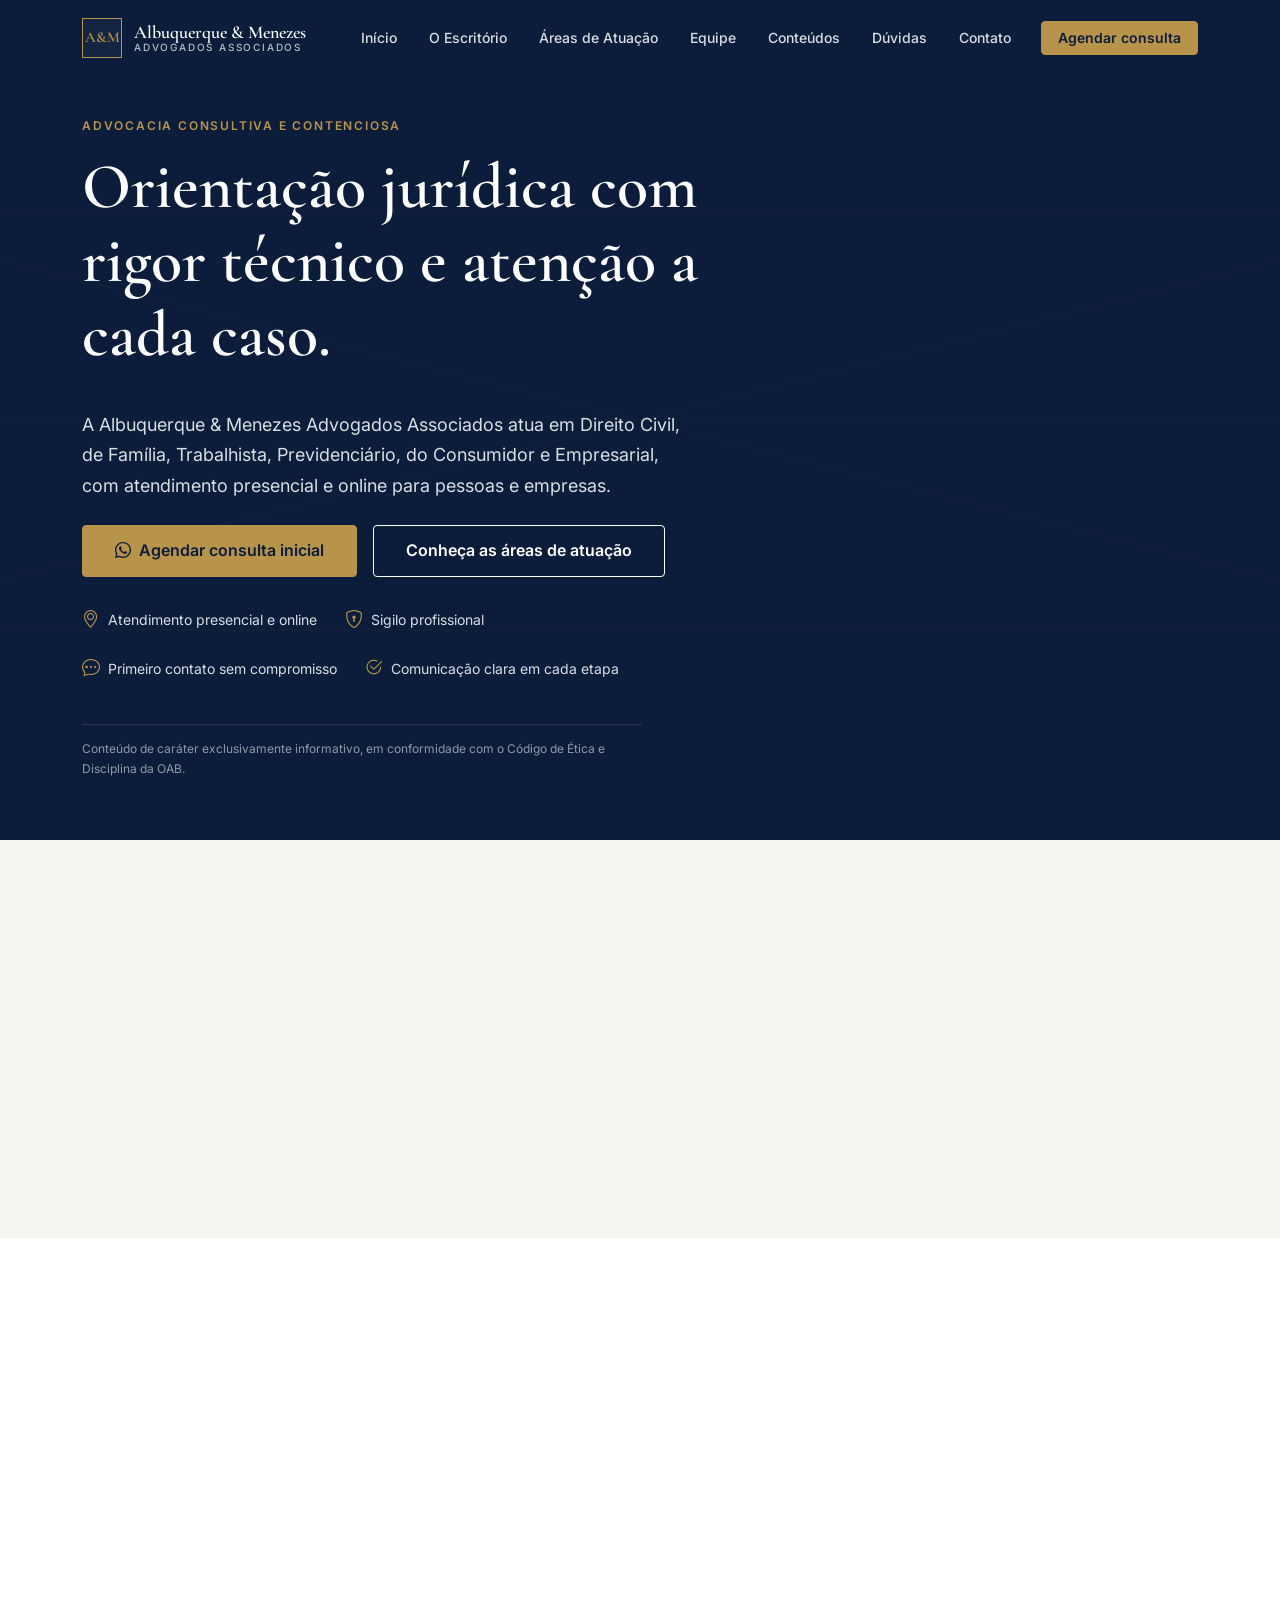
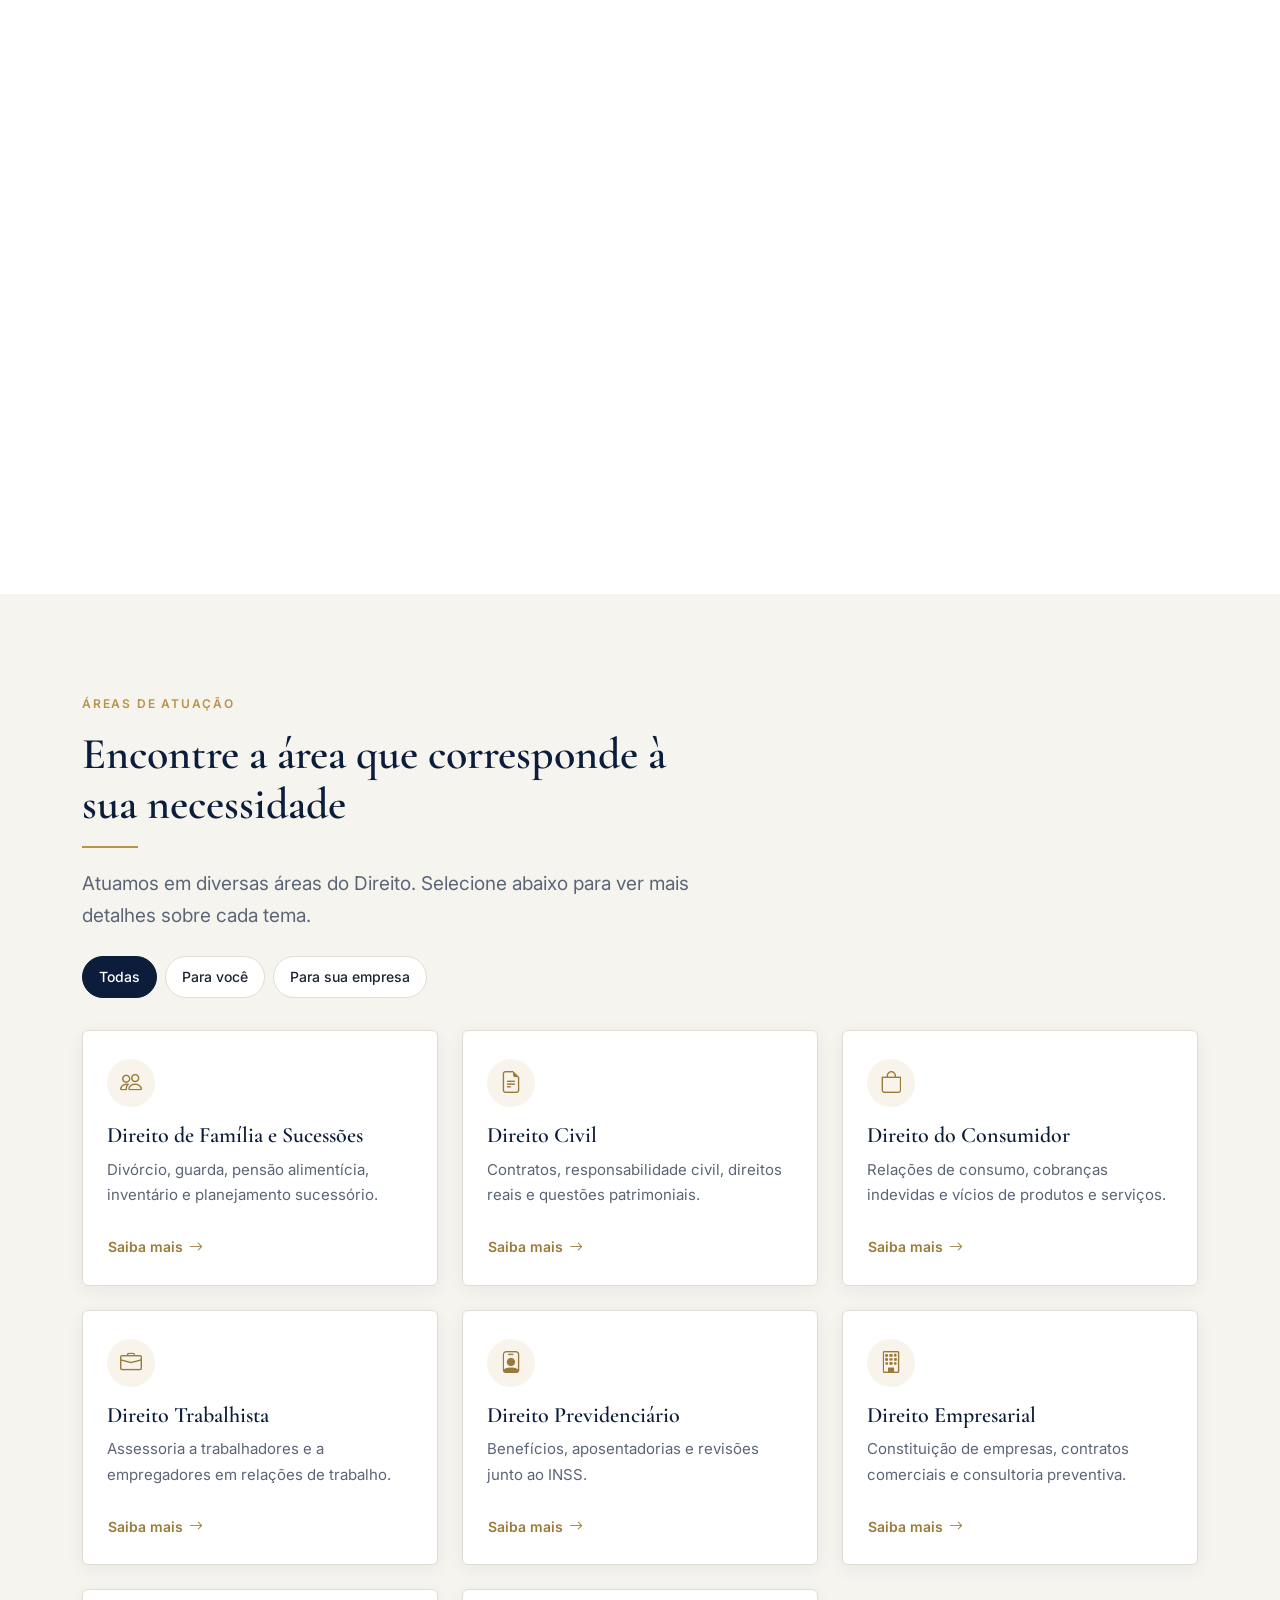
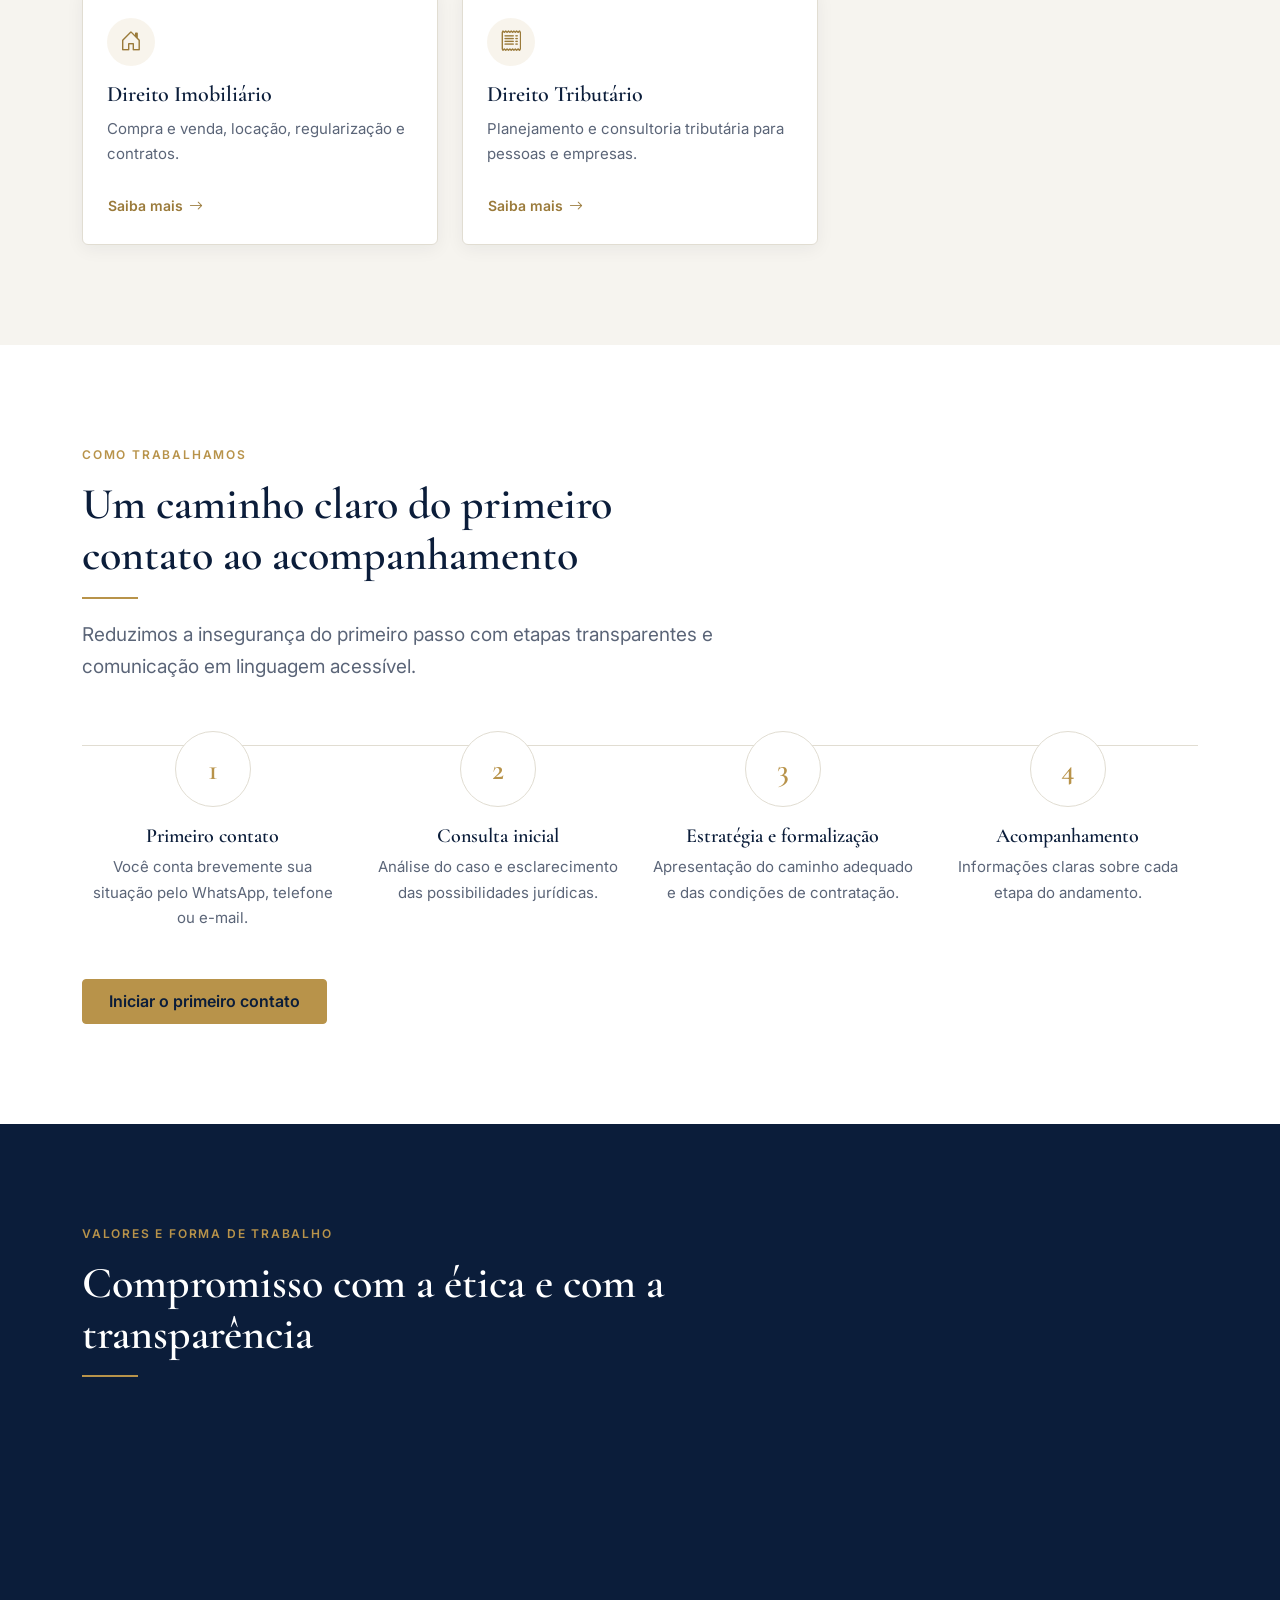
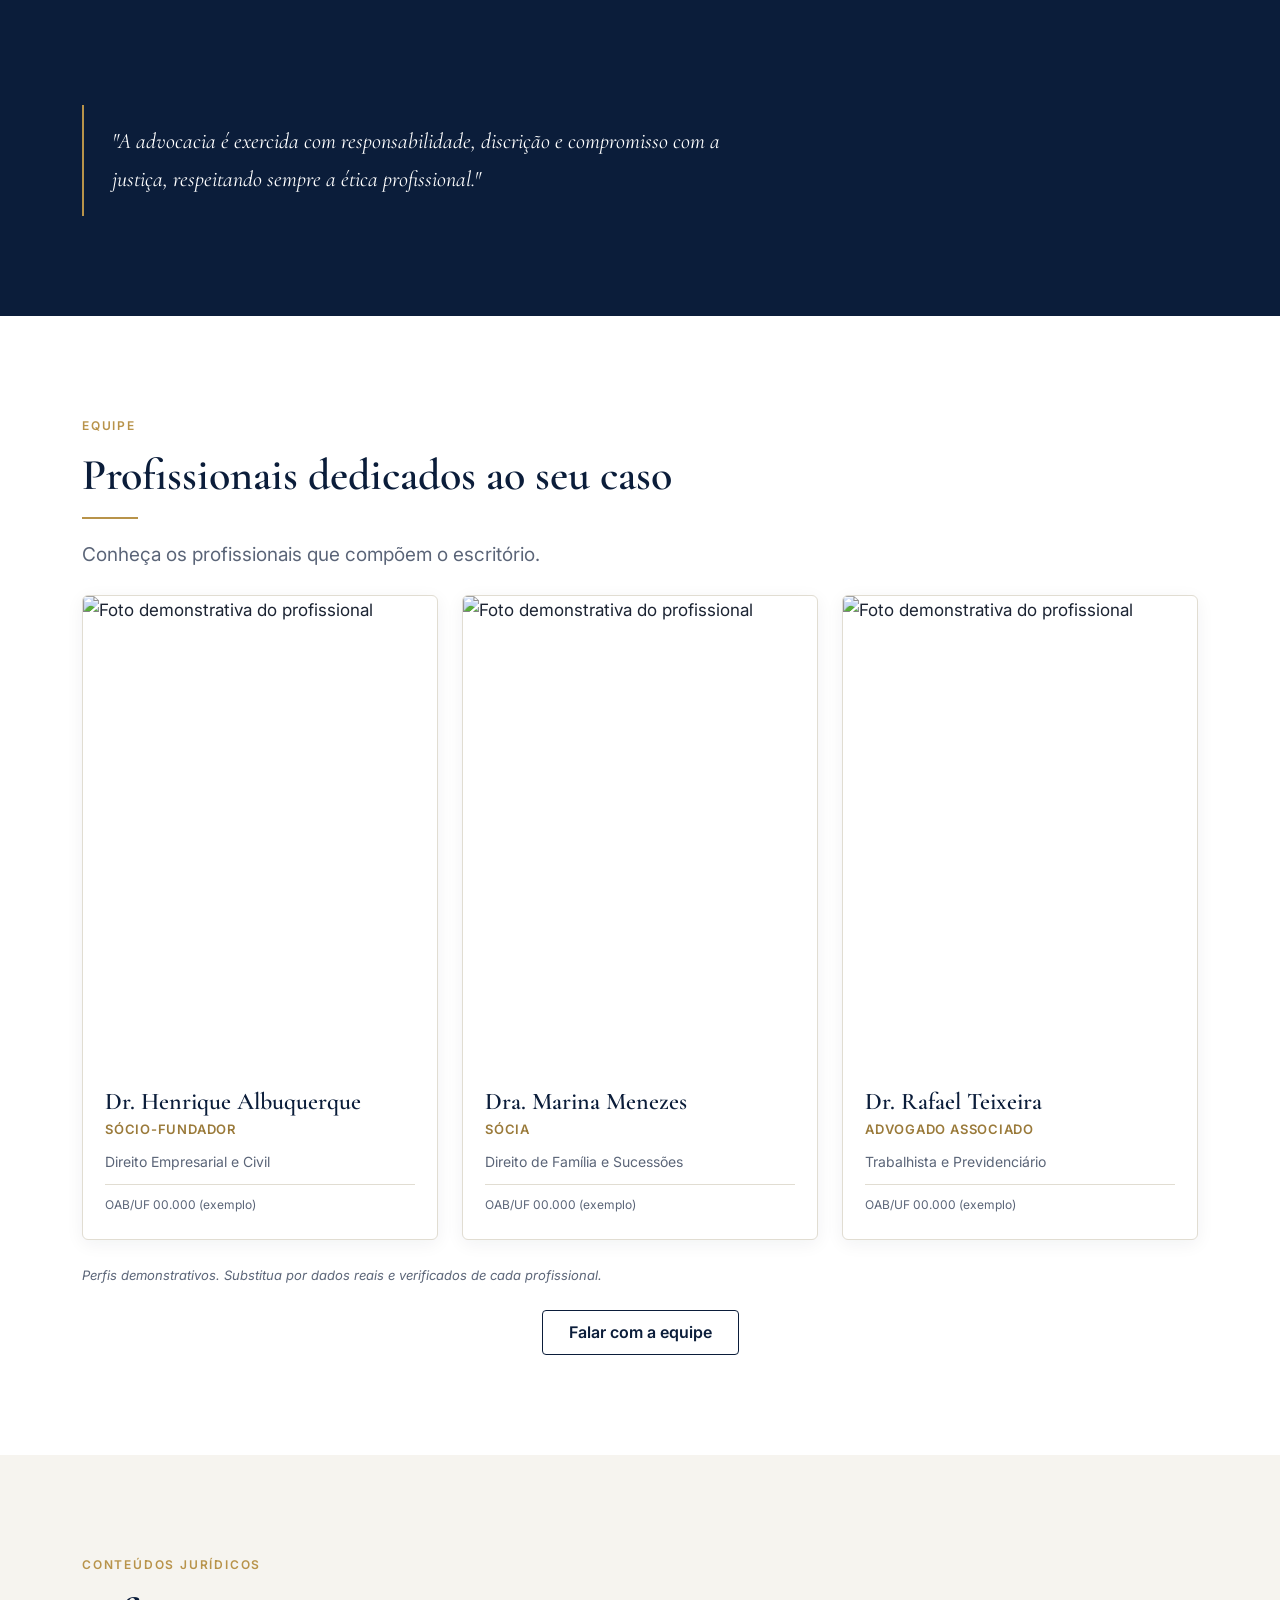
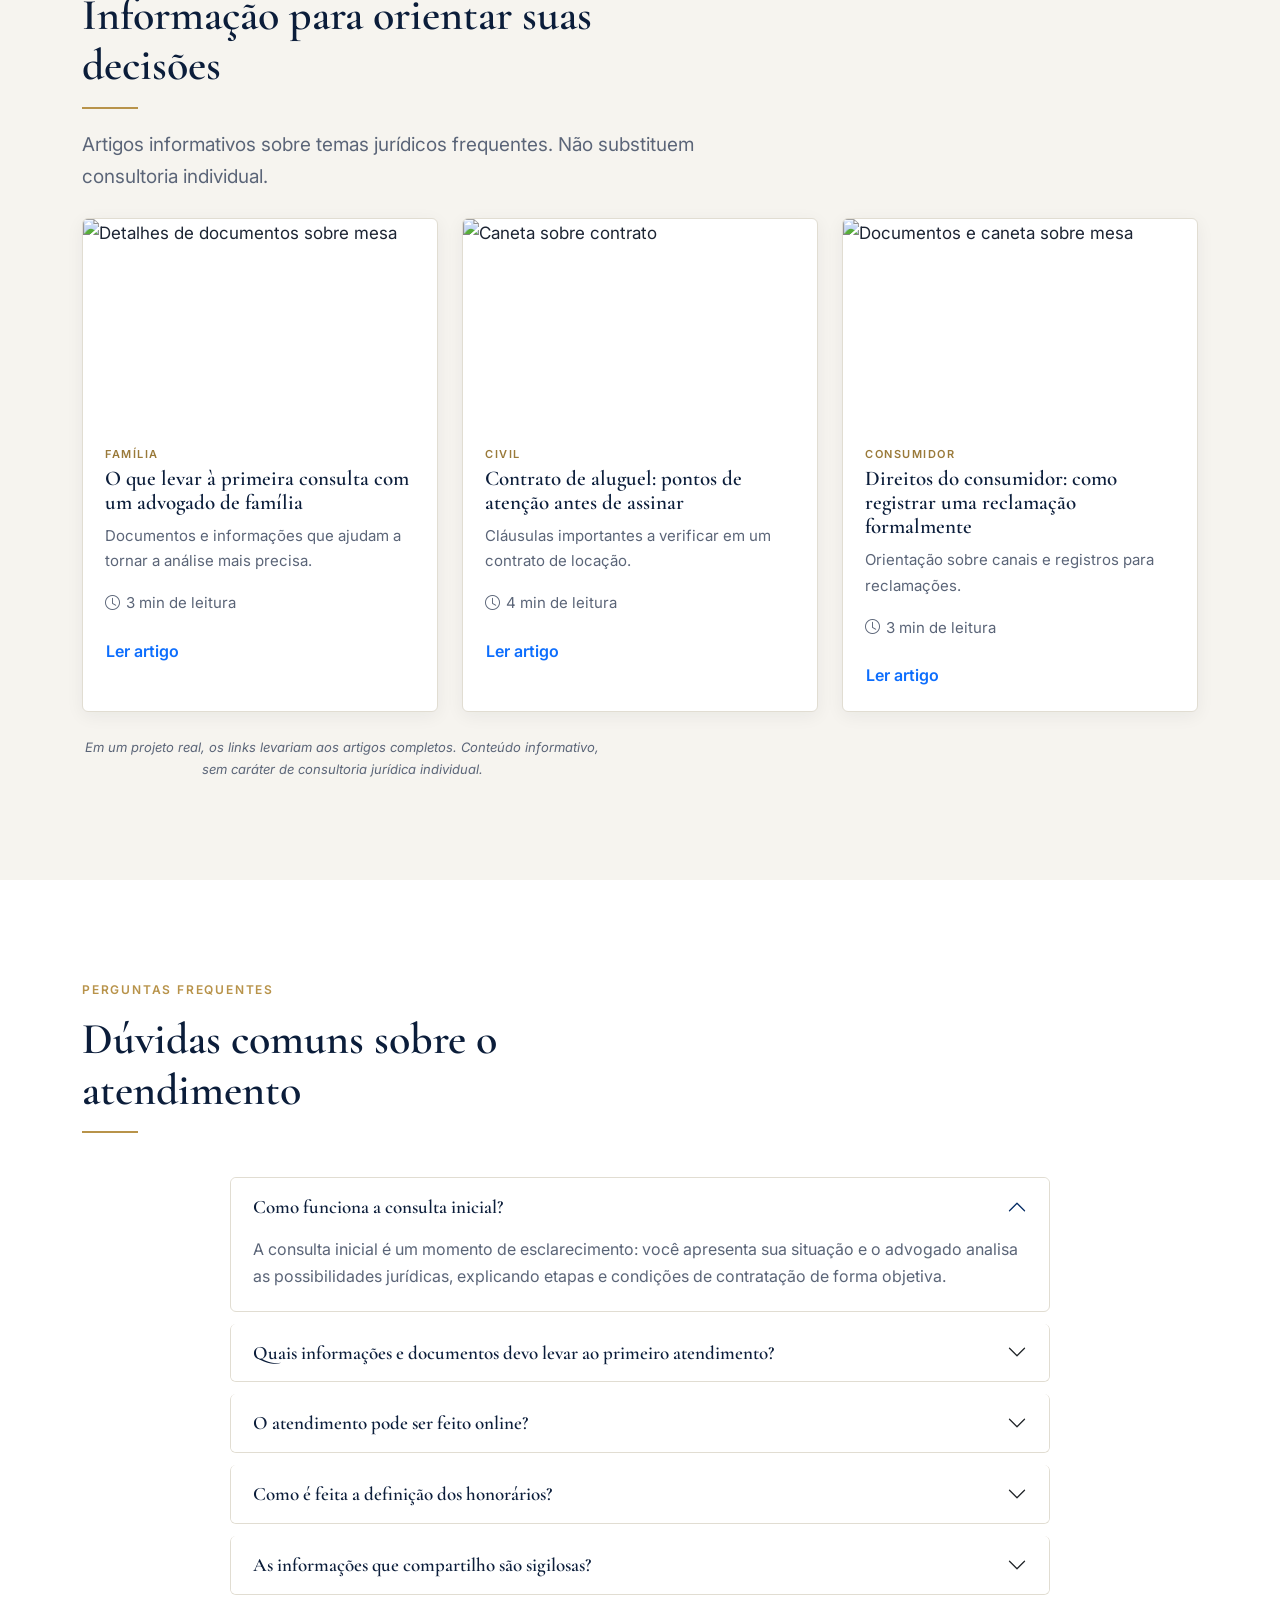
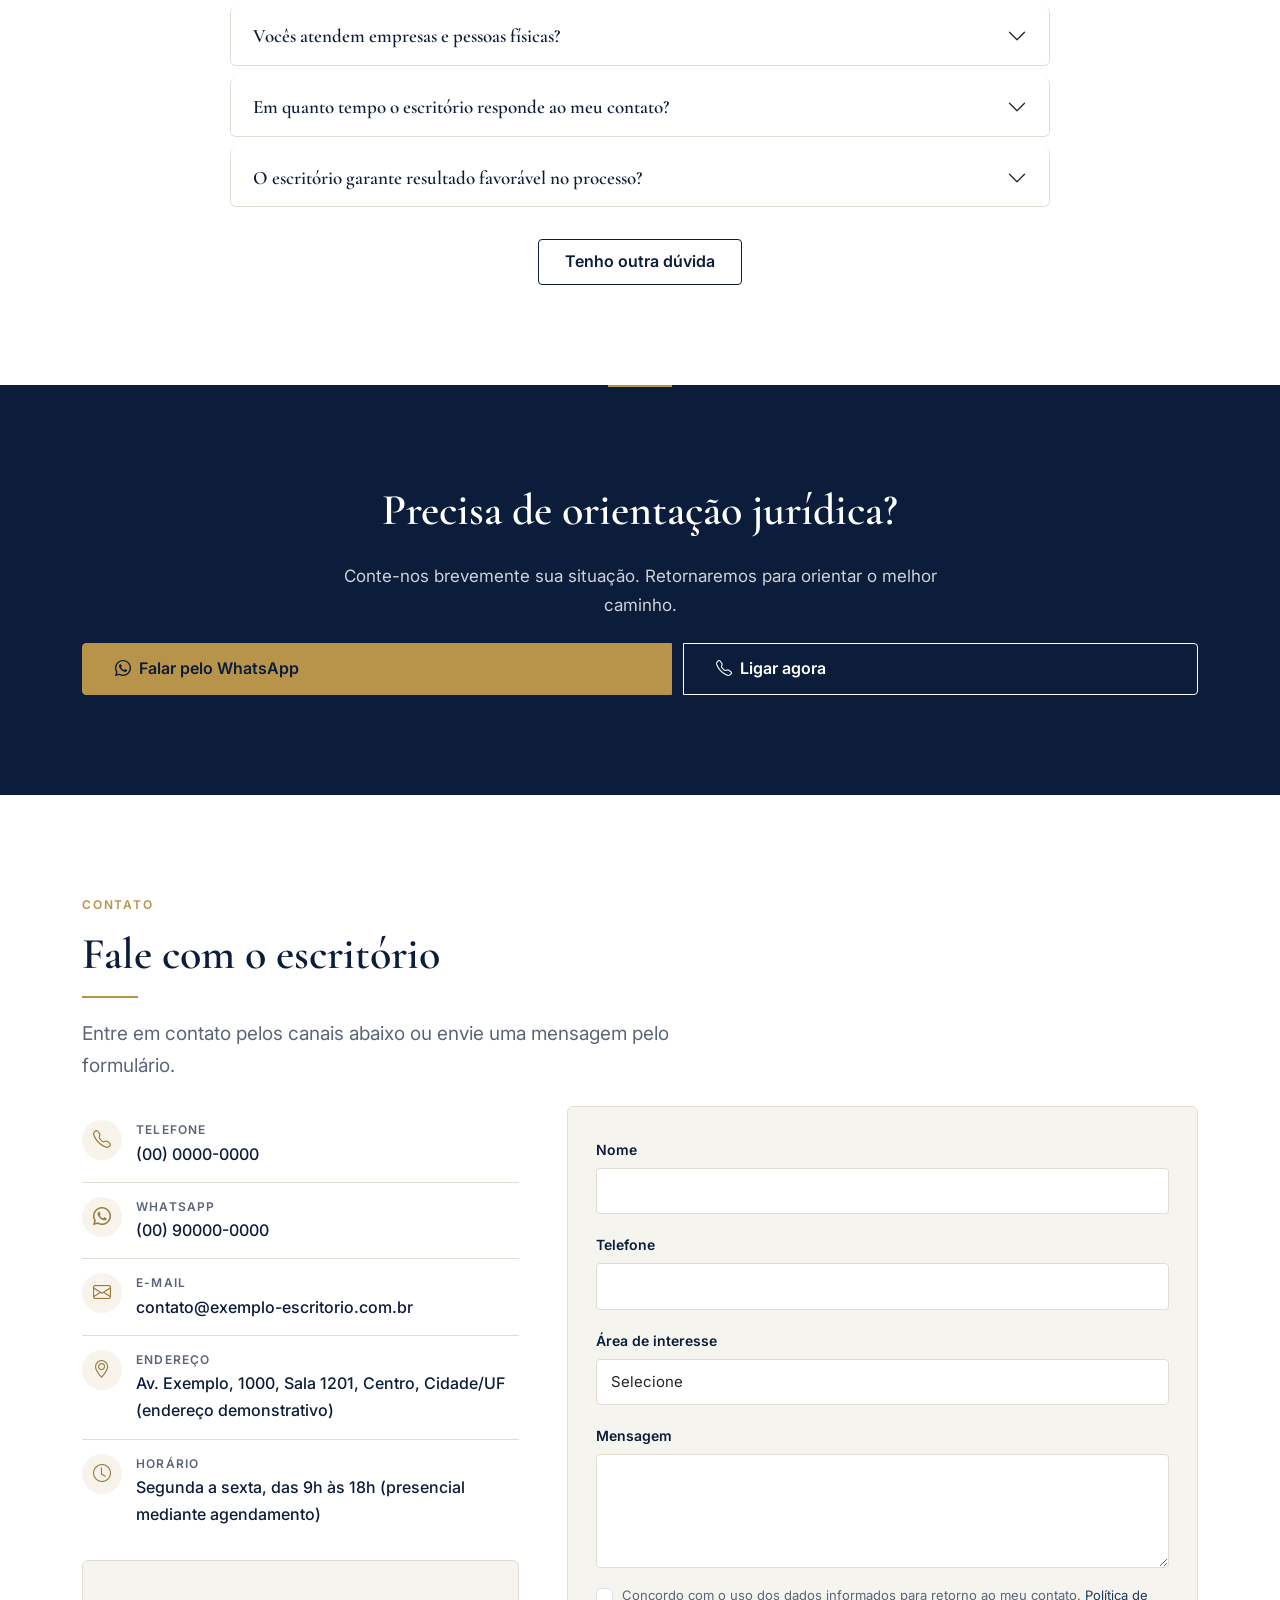
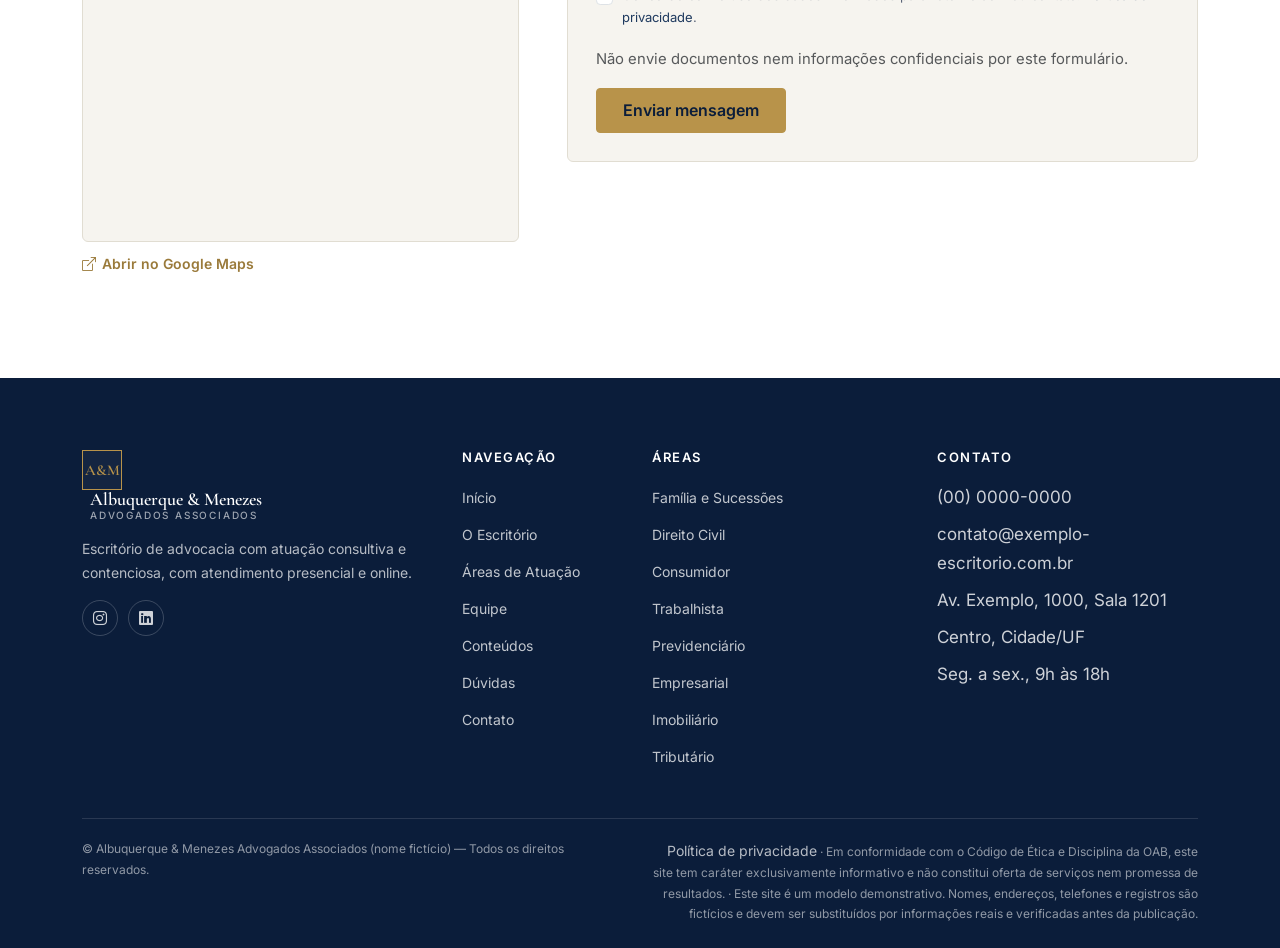
==== index.html @ 7dd11f45 "first commit" ====
<!DOCTYPE html>
<html lang="pt-BR">
<head>
  <meta charset="UTF-8">
  <meta name="viewport" content="width=device-width, initial-scale=1.0">
  <title>Albuquerque &amp; Menezes Advogados Associados | Escritório de Advocacia</title>
  <meta name="description" content="Escritório de advocacia com atuação em Direito Civil, de Família, Trabalhista, Previdenciário, do Consumidor e Empresarial. Atendimento presencial e online.">
  <link rel="canonical" href="https://www.seudominio.com.br/">
  <meta property="og:title" content="Albuquerque &amp; Menezes Advogados Associados">
  <meta property="og:description" content="Advocacia consultiva e contenciosa com rigor técnico e atendimento humano.">
  <meta property="og:type" content="website">
  <meta property="og:url" content="https://www.seudominio.com.br/">
  <meta property="og:image" content="https://www.seudominio.com.br/images/hero/hero-escritorio.jpg">
  <meta property="og:locale" content="pt_BR">
  <meta name="twitter:card" content="summary_large_image">
  <meta name="theme-color" content="#0B1D3A">
  <link rel="icon" type="image/svg+xml" href="favicon/favicon.svg">
  <link rel="preconnect" href="https://fonts.googleapis.com">
  <link rel="preconnect" href="https://fonts.gstatic.com" crossorigin>
  <link href="https://fonts.googleapis.com/css2?family=Cormorant+Garamond:wght@500;600&family=Inter:wght@400;500;600&display=swap" rel="stylesheet">
  <link href="https://cdn.jsdelivr.net/npm/bootstrap@5.3.3/dist/css/bootstrap.min.css" rel="stylesheet" crossorigin="anonymous">
  <link href="https://cdn.jsdelivr.net/npm/bootstrap-icons@1.11.3/font/bootstrap-icons.min.css" rel="stylesheet">
  <link href="css/style.css" rel="stylesheet">
</head>
<body>
  <a class="skip-link" href="#conteudo">Pular para o conteúdo</a>
  <header class="site-header">
    <nav class="navbar navbar-expand-lg" aria-label="Navegação principal">
      <div class="container">
        <a class="navbar-brand" href="#inicio" aria-label="Albuquerque &amp; Menezes — Início">
          <span class="logo-mark" aria-hidden="true">A&amp;M</span>
          <span class="logo-text">
            <span class="logo-text__name">Albuquerque &amp; Menezes</span>
            <span class="logo-text__sub">Advogados Associados</span>
          </span>
        </a>
        <button class="navbar-toggler" type="button" data-bs-toggle="collapse" data-bs-target="#mainNav" aria-controls="mainNav" aria-expanded="false" aria-label="Abrir menu">
          <span class="navbar-toggler-icon" style="filter: invert(1);"></span>
        </button>
        <div class="collapse navbar-collapse" id="mainNav">
          <ul class="navbar-nav ms-auto align-items-lg-center gap-lg-1">
            <li class="nav-item"><a class="nav-link" href="#inicio">Início</a></li>
            <li class="nav-item"><a class="nav-link" href="#escritorio">O Escritório</a></li>
            <li class="nav-item"><a class="nav-link" href="#areas">Áreas de Atuação</a></li>
            <li class="nav-item"><a class="nav-link" href="#equipe">Equipe</a></li>
            <li class="nav-item"><a class="nav-link" href="#conteudos">Conteúdos</a></li>
            <li class="nav-item"><a class="nav-link" href="#faq">Dúvidas</a></li>
            <li class="nav-item"><a class="nav-link" href="#contato">Contato</a></li>
          </ul>
          <a class="btn btn-gold btn-sm ms-lg-3 header-cta" data-wa="default" href="#">Agendar consulta</a>
        </div>
      </div>
    </nav>
  </header>

  <main id="conteudo">
    <section id="inicio" class="hero" aria-labelledby="hero-title">
      <div class="container">
        <div class="row align-items-center g-5 hero-grid">
          <div class="col-lg-7">
            <span class="hero-eyebrow section-eyebrow">Advocacia consultiva e contenciosa</span>
            <h1 id="hero-title">Orientação jurídica com rigor técnico e atenção a cada caso.</h1>
            <p class="hero-sub">A Albuquerque &amp; Menezes Advogados Associados atua em Direito Civil, de Família, Trabalhista, Previdenciário, do Consumidor e Empresarial, com atendimento presencial e online para pessoas e empresas.</p>
            <div class="d-flex flex-wrap gap-3 mt-4">
              <a class="btn btn-gold btn-lg" data-wa="default" href="#"><i class="bi bi-whatsapp" aria-hidden="true"></i> Agendar consulta inicial</a>
              <a class="btn btn-outline-light btn-lg" href="#areas">Conheça as áreas de atuação</a>
            </div>
            <ul class="hero-trust" aria-label="Diferenciais do atendimento">
              <li><i class="bi bi-geo-alt" aria-hidden="true"></i> Atendimento presencial e online</li>
              <li><i class="bi bi-shield-lock" aria-hidden="true"></i> Sigilo profissional</li>
              <li><i class="bi bi-chat-dots" aria-hidden="true"></i> Primeiro contato sem compromisso</li>
              <li><i class="bi bi-check2-circle" aria-hidden="true"></i> Comunicação clara em cada etapa</li>
            </ul>
            <p class="hero-notice">Conteúdo de caráter exclusivamente informativo, em conformidade com o Código de Ética e Disciplina da OAB.</p>
          </div>
          <div class="col-lg-5">
            <div class="hero-image-wrap reveal">
              <div class="hero-image-accent" aria-hidden="true"></div>
              <div class="hero-image-frame">
                <img src="images/hero/hero-escritorio.jpg" alt="Mesa de reunião em escritório de advocacia com estantes ao fundo" width="460" height="575" fetchpriority="high">
              </div>
            </div>
          </div>
        </div>
      </div>
    </section>
    <section class="section principles" aria-labelledby="principles-title">
      <div class="container">
        <h2 class="visually-hidden" id="principles-title">Princípios do escritório</h2>
        <div class="row g-3">
          <div class="col-6 col-md-3"><div class="principle reveal"><div class="principle__icon" aria-hidden="true"><i class="bi bi-shield-check"></i></div><h3>Sigilo</h3><p>Conversas e documentos tratados com confidencialidade.</p></div></div>
          <div class="col-6 col-md-3"><div class="principle reveal reveal-delay-1"><div class="principle__icon" aria-hidden="true"><i class="bi bi-chat-square-text"></i></div><h3>Clareza</h3><p>Explicamos cada etapa em linguagem acessível.</p></div></div>
          <div class="col-6 col-md-3"><div class="principle reveal reveal-delay-2"><div class="principle__icon" aria-hidden="true"><i class="bi bi-balance-scale"></i></div><h3>Ética</h3><p>Atuação pautada pelo Código de Ética da OAB.</p></div></div>
          <div class="col-6 col-md-3"><div class="principle reveal reveal-delay-3"><div class="principle__icon" aria-hidden="true"><i class="bi bi-heart"></i></div><h3>Dedicação</h3><p>Cada caso recebe análise individual.</p></div></div>
        </div>
      </div>
    </section>

    <section id="escritorio" class="section" aria-labelledby="about-title">
      <div class="container">
        <div class="row align-items-center g-5">
          <div class="col-lg-5 reveal">
            <div class="about-image">
              <img src="images/about/escritorio-sobre.jpg" alt="Biblioteca jurídica em ambiente sóbrio de escritório" width="460" height="575" loading="lazy">
              <div class="about-image__accent" aria-hidden="true"></div>
            </div>
          </div>
          <div class="col-lg-7 reveal">
            <span class="section-eyebrow">O Escritório</span>
            <h2 id="about-title" class="section-title">Uma advocacia construída sobre confiança, técnica e proximidade</h2>
            <p>A Albuquerque &amp; Menezes Advogados Associados é um escritório de advocacia que atua de forma consultiva e contenciosa, com foco na análise individualizada de cada situação e na comunicação clara com o cliente.</p>
            <p>Combinamos rigor técnico com proximidade no atendimento, orientando pessoas e empresas em decisões jurídicas relevantes, tanto na prevenção de conflitos quanto na condução de processos.</p>
            <p>Acreditamos que a advocacia deve ser acessível e transparente: explicamos cada etapa, apresentamos as possibilidades e as condições de contratação de forma objetiva, sem promessas de resultado.</p>
            <ul class="check-list">
              <li><i class="bi bi-check2" aria-hidden="true"></i> Análise individual de cada situação</li>
              <li><i class="bi bi-check2" aria-hidden="true"></i> Atuação preventiva e contenciosa</li>
              <li><i class="bi bi-check2" aria-hidden="true"></i> Acompanhamento claro do andamento do caso</li>
              <li><i class="bi bi-check2" aria-hidden="true"></i> Atendimento presencial e por videochamada</li>
            </ul>
            <a class="btn btn-outline" data-wa="default" href="#">Falar com o escritório</a>
          </div>
        </div>
      </div>
    </section>

    <section id="areas" class="section areas" aria-labelledby="areas-title">
      <div class="container">
        <div class="row mb-4">
          <div class="col-lg-7">
            <span class="section-eyebrow">Áreas de Atuação</span>
            <h2 id="areas-title" class="section-title">Encontre a área que corresponde à sua necessidade</h2>
            <p class="lede">Atuamos em diversas áreas do Direito. Selecione abaixo para ver mais detalhes sobre cada tema.</p>
          </div>
        </div>
        <div class="area-filters" role="tablist" aria-label="Filtrar áreas">
          <button class="filter-chip is-active" data-filter="all" type="button">Todas</button>
          <button class="filter-chip" data-filter="pessoa" type="button">Para você</button>
          <button class="filter-chip" data-filter="empresa" type="button">Para sua empresa</button>
        </div>
        <div class="row g-4">
          <div class="col-md-6 col-lg-4 area-card-wrap" data-cats="pessoa"><article class="card-area"><div class="card-area__icon" aria-hidden="true"><i class="bi bi-people"></i></div><h3>Direito de Família e Sucessões</h3><p>Divórcio, guarda, pensão alimentícia, inventário e planejamento sucessório.</p><button type="button" class="card-area__link btn btn-link p-0" data-bs-toggle="modal" data-bs-target="#areaModal" data-area-modal data-area="familia">Saiba mais <i class="bi bi-arrow-right" aria-hidden="true"></i></button></article></div>
          <div class="col-md-6 col-lg-4 area-card-wrap" data-cats="pessoa,empresa"><article class="card-area"><div class="card-area__icon" aria-hidden="true"><i class="bi bi-file-earmark-text"></i></div><h3>Direito Civil</h3><p>Contratos, responsabilidade civil, direitos reais e questões patrimoniais.</p><button type="button" class="card-area__link btn btn-link p-0" data-bs-toggle="modal" data-bs-target="#areaModal" data-area-modal data-area="civil">Saiba mais <i class="bi bi-arrow-right" aria-hidden="true"></i></button></article></div>
          <div class="col-md-6 col-lg-4 area-card-wrap" data-cats="pessoa"><article class="card-area"><div class="card-area__icon" aria-hidden="true"><i class="bi bi-bag"></i></div><h3>Direito do Consumidor</h3><p>Relações de consumo, cobranças indevidas e vícios de produtos e serviços.</p><button type="button" class="card-area__link btn btn-link p-0" data-bs-toggle="modal" data-bs-target="#areaModal" data-area-modal data-area="consumidor">Saiba mais <i class="bi bi-arrow-right" aria-hidden="true"></i></button></article></div>
          <div class="col-md-6 col-lg-4 area-card-wrap" data-cats="pessoa,empresa"><article class="card-area"><div class="card-area__icon" aria-hidden="true"><i class="bi bi-briefcase"></i></div><h3>Direito Trabalhista</h3><p>Assessoria a trabalhadores e a empregadores em relações de trabalho.</p><button type="button" class="card-area__link btn btn-link p-0" data-bs-toggle="modal" data-bs-target="#areaModal" data-area-modal data-area="trabalhista">Saiba mais <i class="bi bi-arrow-right" aria-hidden="true"></i></button></article></div>

          <div class="col-md-6 col-lg-4 area-card-wrap" data-cats="pessoa"><article class="card-area"><div class="card-area__icon" aria-hidden="true"><i class="bi bi-person-badge"></i></div><h3>Direito Previdenciário</h3><p>Benefícios, aposentadorias e revisões junto ao INSS.</p><button type="button" class="card-area__link btn btn-link p-0" data-bs-toggle="modal" data-bs-target="#areaModal" data-area-modal data-area="previdenciario">Saiba mais <i class="bi bi-arrow-right" aria-hidden="true"></i></button></article></div>
          <div class="col-md-6 col-lg-4 area-card-wrap" data-cats="empresa"><article class="card-area"><div class="card-area__icon" aria-hidden="true"><i class="bi bi-building"></i></div><h3>Direito Empresarial</h3><p>Constituição de empresas, contratos comerciais e consultoria preventiva.</p><button type="button" class="card-area__link btn btn-link p-0" data-bs-toggle="modal" data-bs-target="#areaModal" data-area-modal data-area="empresarial">Saiba mais <i class="bi bi-arrow-right" aria-hidden="true"></i></button></article></div>
          <div class="col-md-6 col-lg-4 area-card-wrap" data-cats="pessoa"><article class="card-area"><div class="card-area__icon" aria-hidden="true"><i class="bi bi-house-door"></i></div><h3>Direito Imobiliário</h3><p>Compra e venda, locação, regularização e contratos.</p><button type="button" class="card-area__link btn btn-link p-0" data-bs-toggle="modal" data-bs-target="#areaModal" data-area-modal data-area="imobiliario">Saiba mais <i class="bi bi-arrow-right" aria-hidden="true"></i></button></article></div>
          <div class="col-md-6 col-lg-4 area-card-wrap" data-cats="pessoa,empresa"><article class="card-area"><div class="card-area__icon" aria-hidden="true"><i class="bi bi-receipt"></i></div><h3>Direito Tributário</h3><p>Planejamento e consultoria tributária para pessoas e empresas.</p><button type="button" class="card-area__link btn btn-link p-0" data-bs-toggle="modal" data-bs-target="#areaModal" data-area-modal data-area="tributario">Saiba mais <i class="bi bi-arrow-right" aria-hidden="true"></i></button></article></div>
        </div>
      </div>
    </section>

    <section id="como-trabalhamos" class="section" aria-labelledby="process-title">
      <div class="container">
        <div class="row mb-5">
          <div class="col-lg-7">
            <span class="section-eyebrow">Como Trabalhamos</span>
            <h2 id="process-title" class="section-title">Um caminho claro do primeiro contato ao acompanhamento</h2>
            <p class="lede">Reduzimos a insegurança do primeiro passo com etapas transparentes e comunicação em linguagem acessível.</p>
          </div>
        </div>
        <div class="timeline">
          <div class="timeline__track" aria-hidden="true"></div>
          <div class="row g-4">
            <div class="col-md-3 timeline__step">
              <div class="timeline__num">1</div>
              <div class="timeline__body"><h3>Primeiro contato</h3><p>Você conta brevemente sua situação pelo WhatsApp, telefone ou e-mail.</p></div>
            </div>
            <div class="col-md-3 timeline__step">
              <div class="timeline__num">2</div>
              <div class="timeline__body"><h3>Consulta inicial</h3><p>Análise do caso e esclarecimento das possibilidades jurídicas.</p></div>
            </div>
            <div class="col-md-3 timeline__step">
              <div class="timeline__num">3</div>
              <div class="timeline__body"><h3>Estratégia e formalização</h3><p>Apresentação do caminho adequado e das condições de contratação.</p></div>
            </div>
            <div class="col-md-3 timeline__step">
              <div class="timeline__num">4</div>
              <div class="timeline__body"><h3>Acompanhamento</h3><p>Informações claras sobre cada etapa do andamento.</p></div>
            </div>
          </div>
        </div>
        <div class="mt-5"><a class="btn btn-gold" data-wa="default" href="#">Iniciar o primeiro contato</a></div>
      </div>
    </section>

    <section id="valores" class="section section--dark" aria-labelledby="values-title">
      <div class="container">
        <div class="row mb-4">
          <div class="col-lg-7">
            <span class="section-eyebrow">Valores e Forma de Trabalho</span>
            <h2 id="values-title" class="section-title">Compromisso com a ética e com a transparência</h2>
          </div>
        </div>
        <div class="row g-4">
          <div class="col-md-6 col-lg-3"><div class="value-card reveal"><div class="value-card__icon" aria-hidden="true"><i class="bi bi-shield-check"></i></div><h3>Ética e sigilo</h3><p>Atuação pautada pelo Código de Ética da OAB e tratamento confidencial das informações.</p></div></div>
          <div class="col-md-6 col-lg-3"><div class="value-card reveal reveal-delay-1"><div class="value-card__icon" aria-hidden="true"><i class="bi bi-eye"></i></div><h3>Transparência</h3><p>Comunicação clara sobre etapas e custos, sem promessas de resultado.</p></div></div>
          <div class="col-md-6 col-lg-3"><div class="value-card reveal reveal-delay-2"><div class="value-card__icon" aria-hidden="true"><i class="bi bi-person-check"></i></div><h3>Atenção individual</h3><p>Cada caso recebe análise própria, considerando seu contexto e objetivos.</p></div></div>
          <div class="col-md-6 col-lg-3"><div class="value-card reveal reveal-delay-3"><div class="value-card__icon" aria-hidden="true"><i class="bi bi-book"></i></div><h3>Atualização constante</h3><p>Acompanhamos mudanças na legislação e na jurisprudência.</p></div></div>
        </div>
        <blockquote class="quote-block">"A advocacia é exercida com responsabilidade, discrição e compromisso com a justiça, respeitando sempre a ética profissional."</blockquote>
      </div>
    </section>

    <section id="equipe" class="section" aria-labelledby="team-title">
      <div class="container">
        <div class="row mb-4">
          <div class="col-lg-7">
            <span class="section-eyebrow">Equipe</span>
            <h2 id="team-title" class="section-title">Profissionais dedicados ao seu caso</h2>
            <p class="lede">Conheça os profissionais que compõem o escritório.</p>
          </div>
        </div>
        <div class="row g-4">
          <div class="col-md-4">
            <article class="team-card">
              <div class="team-card__photo"><img src="images/about/equipe-01.jpg" alt="Foto demonstrativa do profissional" width="300" height="400" loading="lazy"></div>
              <div class="team-card__body">
                <h3 class="team-card__name">Dr. Henrique Albuquerque</h3>
                <p class="team-card__role">Sócio-fundador</p>
                <p class="team-card__areas">Direito Empresarial e Civil</p>
                <p class="team-card__oab">OAB/UF 00.000 (exemplo)</p>
              </div>
            </article>
          </div>
          <div class="col-md-4">
            <article class="team-card">
              <div class="team-card__photo"><img src="images/about/equipe-02.jpg" alt="Foto demonstrativa do profissional" width="300" height="400" loading="lazy"></div>
              <div class="team-card__body">
                <h3 class="team-card__name">Dra. Marina Menezes</h3>
                <p class="team-card__role">Sócia</p>
                <p class="team-card__areas">Direito de Família e Sucessões</p>
                <p class="team-card__oab">OAB/UF 00.000 (exemplo)</p>
              </div>
            </article>
          </div>
          <div class="col-md-4">
            <article class="team-card">
              <div class="team-card__photo"><img src="images/about/equipe-03.jpg" alt="Foto demonstrativa do profissional" width="300" height="400" loading="lazy"></div>
              <div class="team-card__body">
                <h3 class="team-card__name">Dr. Rafael Teixeira</h3>
                <p class="team-card__role">Advogado associado</p>
                <p class="team-card__areas">Trabalhista e Previdenciário</p>
                <p class="team-card__oab">OAB/UF 00.000 (exemplo)</p>
              </div>
            </article>
          </div>
        </div>
        <p class="team-note">Perfis demonstrativos. Substitua por dados reais e verificados de cada profissional.</p>
        <div class="mt-4 text-center"><a class="btn btn-outline" data-wa="team" href="#">Falar com a equipe</a></div>
      </div>
    </section>

    <section id="conteudos" class="section section--surface" aria-labelledby="content-title">
      <div class="container">
        <div class="row mb-4">
          <div class="col-lg-7">
            <span class="section-eyebrow">Conteúdos Jurídicos</span>
            <h2 id="content-title" class="section-title">Informação para orientar suas decisões</h2>
            <p class="lede">Artigos informativos sobre temas jurídicos frequentes. Não substituem consultoria individual.</p>
          </div>
        </div>
        <div class="row g-4">
          <div class="col-md-4">
            <article class="article-card">
              <div class="article-card__img"><img src="images/gallery/artigo-01.jpg" alt="Detalhes de documentos sobre mesa" width="400" height="225" loading="lazy"></div>
              <div class="article-card__body">
                <span class="article-card__cat">Família</span>
                <h3>O que levar à primeira consulta com um advogado de família</h3>
                <p>Documentos e informações que ajudam a tornar a análise mais precisa.</p>
                <p class="article-card__meta"><i class="bi bi-clock" aria-hidden="true"></i> 3 min de leitura</p>
                <button type="button" class="btn btn-link p-0 mt-2" data-bs-toggle="modal" data-bs-target="#articleModal" data-article-modal data-article="consulta">Ler artigo</button>
              </div>
            </article>
          </div>
          <div class="col-md-4">
            <article class="article-card">
              <div class="article-card__img"><img src="images/gallery/artigo-02.jpg" alt="Caneta sobre contrato" width="400" height="225" loading="lazy"></div>
              <div class="article-card__body">
                <span class="article-card__cat">Civil</span>
                <h3>Contrato de aluguel: pontos de atenção antes de assinar</h3>
                <p>Cláusulas importantes a verificar em um contrato de locação.</p>
                <p class="article-card__meta"><i class="bi bi-clock" aria-hidden="true"></i> 4 min de leitura</p>
                <button type="button" class="btn btn-link p-0 mt-2" data-bs-toggle="modal" data-bs-target="#articleModal" data-article-modal data-article="aluguel">Ler artigo</button>
              </div>
            </article>
          </div>
          <div class="col-md-4">
            <article class="article-card">
              <div class="article-card__img"><img src="images/gallery/artigo-03.jpg" alt="Documentos e caneta sobre mesa" width="400" height="225" loading="lazy"></div>
              <div class="article-card__body">
                <span class="article-card__cat">Consumidor</span>
                <h3>Direitos do consumidor: como registrar uma reclamação formalmente</h3>
                <p>Orientação sobre canais e registros para reclamações.</p>
                <p class="article-card__meta"><i class="bi bi-clock" aria-hidden="true"></i> 3 min de leitura</p>
                <button type="button" class="btn btn-link p-0 mt-2" data-bs-toggle="modal" data-bs-target="#articleModal" data-article-modal data-article="consumidor">Ler artigo</button>
              </div>
            </article>
          </div>
        </div>
        <p class="article-notice">Em um projeto real, os links levariam aos artigos completos. Conteúdo informativo, sem caráter de consultoria jurídica individual.</p>
      </div>
    </section>

    <section id="faq" class="section" aria-labelledby="faq-title">
      <div class="container">
        <div class="row mb-4">
          <div class="col-lg-7">
            <span class="section-eyebrow">Perguntas Frequentes</span>
            <h2 id="faq-title" class="section-title">Dúvidas comuns sobre o atendimento</h2>
          </div>
        </div>
        <div class="faq-wrap">
          <div class="accordion" id="faqAccordion">
            <div class="accordion-item"><h3 class="accordion-header"><button class="accordion-button" type="button" data-bs-toggle="collapse" data-bs-target="#f1" aria-expanded="true" aria-controls="f1">Como funciona a consulta inicial?</button></h3><div id="f1" class="accordion-collapse collapse show" data-bs-parent="#faqAccordion"><div class="accordion-body">A consulta inicial é um momento de esclarecimento: você apresenta sua situação e o advogado analisa as possibilidades jurídicas, explicando etapas e condições de contratação de forma objetiva.</div></div></div>
            <div class="accordion-item"><h3 class="accordion-header"><button class="accordion-button collapsed" type="button" data-bs-toggle="collapse" data-bs-target="#f2" aria-expanded="false" aria-controls="f2">Quais informações e documentos devo levar ao primeiro atendimento?</button></h3><div id="f2" class="accordion-collapse collapse" data-bs-parent="#faqAccordion"><div class="accordion-body">Documentos pessoais, certidões, comprovantes, contratos, notificações e qualquer material relacionado à situação ajudam a tornar a análise mais precisa. Leve também uma lista de dúvidas.</div></div></div>
            <div class="accordion-item"><h3 class="accordion-header"><button class="accordion-button collapsed" type="button" data-bs-toggle="collapse" data-bs-target="#f3" aria-expanded="false" aria-controls="f3">O atendimento pode ser feito online?</button></h3><div id="f3" class="accordion-collapse collapse" data-bs-parent="#faqAccordion"><div class="accordion-body">Sim. O atendimento pode ser realizado presencialmente ou por videochamada, conforme a preferência e a disponibilidade do cliente.</div></div></div>
            <div class="accordion-item"><h3 class="accordion-header"><button class="accordion-button collapsed" type="button" data-bs-toggle="collapse" data-bs-target="#f4" aria-expanded="false" aria-controls="f4">Como é feita a definição dos honorários?</button></h3><div id="f4" class="accordion-collapse collapse" data-bs-parent="#faqAccordion"><div class="accordion-body">Os honorários são definidos conforme a natureza e a complexidade do caso, formalizados em contrato. Não exibimos valores como chamariz, pois cada situação é única.</div></div></div>
            <div class="accordion-item"><h3 class="accordion-header"><button class="accordion-button collapsed" type="button" data-bs-toggle="collapse" data-bs-target="#f5" aria-expanded="false" aria-controls="f5">As informações que compartilho são sigilosas?</button></h3><div id="f5" class="accordion-collapse collapse" data-bs-parent="#faqAccordion"><div class="accordion-body">Sim. As comunicações e documentos são tratados com confidencialidade, em observância ao sigilo profissional.</div></div></div>
            <div class="accordion-item"><h3 class="accordion-header"><button class="accordion-button collapsed" type="button" data-bs-toggle="collapse" data-bs-target="#f6" aria-expanded="false" aria-controls="f6">Vocês atendem empresas e pessoas físicas?</button></h3><div id="f6" class="accordion-collapse collapse" data-bs-parent="#faqAccordion"><div class="accordion-body">Sim. Atendemos tanto pessoas físicas quanto empresas, com soluções adaptadas à realidade de cada cliente.</div></div></div>
            <div class="accordion-item"><h3 class="accordion-header"><button class="accordion-button collapsed" type="button" data-bs-toggle="collapse" data-bs-target="#f7" aria-expanded="false" aria-controls="f7">Em quanto tempo o escritório responde ao meu contato?</button></h3><div id="f7" class="accordion-collapse collapse" data-bs-parent="#faqAccordion"><div class="accordion-body">Buscamos retornar aos contatos em horário comercial, de segunda a sexta-feira, das 9h às 18h. Em situações urgentes, informe no primeiro contato.</div></div></div>
            <div class="accordion-item"><h3 class="accordion-header"><button class="accordion-button collapsed" type="button" data-bs-toggle="collapse" data-bs-target="#f8" aria-expanded="false" aria-controls="f8">O escritório garante resultado favorável no processo?</button></h3><div id="f8" class="accordion-collapse collapse" data-bs-parent="#faqAccordion"><div class="accordion-body">Não. Nenhum advogado pode garantir resultados. A atuação jurídica é de meio, não de resultado: trabalhamos com técnica, dedicação e transparência em cada etapa.</div></div></div>
          </div>
          <div class="faq-cta"><a class="btn btn-outline" data-wa="faq" href="#">Tenho outra dúvida</a></div>
        </div>
      </div>
    </section>

    <section class="section cta-final" aria-labelledby="cta-title">
      <div class="container text-center">
        <h2 id="cta-title">Precisa de orientação jurídica?</h2>
        <p class="mt-3">Conte-nos brevemente sua situação. Retornaremos para orientar o melhor caminho.</p>
        <div class="btn-group mt-4">
          <a class="btn btn-gold btn-lg" data-wa="ctaFinal" href="#"><i class="bi bi-whatsapp" aria-hidden="true"></i> Falar pelo WhatsApp</a>
          <a class="btn btn-outline-light btn-lg" href="tel:0000000000"><i class="bi bi-telephone" aria-hidden="true"></i> Ligar agora</a>
        </div>
      </div>
    </section>

    <section id="contato" class="section" aria-labelledby="contact-title">
      <div class="container">
        <div class="row mb-4">
          <div class="col-lg-7">
            <span class="section-eyebrow">Contato</span>
            <h2 id="contact-title" class="section-title">Fale com o escritório</h2>
            <p class="lede">Entre em contato pelos canais abaixo ou envie uma mensagem pelo formulário.</p>
          </div>
        </div>
        <div class="row g-5">
          <div class="col-lg-5">
            <div class="contact-info">
              <div class="contact-item">
                <div class="contact-item__icon" aria-hidden="true"><i class="bi bi-telephone"></i></div>
                <div><div class="contact-item__label">Telefone</div><div class="contact-item__value"><a href="tel:0000000000">(00) 0000-0000</a></div></div>
              </div>
              <div class="contact-item">
                <div class="contact-item__icon" aria-hidden="true"><i class="bi bi-whatsapp"></i></div>
                <div><div class="contact-item__label">WhatsApp</div><div class="contact-item__value"><a href="https://wa.me/5500900000000" target="_blank" rel="noopener noreferrer">(00) 90000-0000</a></div></div>
              </div>
              <div class="contact-item">
                <div class="contact-item__icon" aria-hidden="true"><i class="bi bi-envelope"></i></div>
                <div><div class="contact-item__label">E-mail</div><div class="contact-item__value"><a href="mailto:contato@exemplo-escritorio.com.br">contato@exemplo-escritorio.com.br</a></div></div>
              </div>
              <div class="contact-item">
                <div class="contact-item__icon" aria-hidden="true"><i class="bi bi-geo-alt"></i></div>
                <div><div class="contact-item__label">Endereço</div><div class="contact-item__value">Av. Exemplo, 1000, Sala 1201, Centro, Cidade/UF (endereço demonstrativo)</div></div>
              </div>
              <div class="contact-item">
                <div class="contact-item__icon" aria-hidden="true"><i class="bi bi-clock"></i></div>
                <div><div class="contact-item__label">Horário</div><div class="contact-item__value">Segunda a sexta, das 9h às 18h (presencial mediante agendamento)</div></div>
              </div>
            </div>
            <div class="map-wrap">
              <iframe src="https://www.google.com/maps/embed?pb=!1m18!1m12!1m3!1d3657.0!2d-46.6!3d-23.5!2m3!1f0!2f0!3f0!3m2!1i1024!2i768!4f13.1!3m3!1m2!1s0x0%3A0x0!2zMjPCsDMwJzAwLjAiUyA0NsKwMzYnMDAuMCJX!5e0!3m2!1spt-BR!2sbr!4v1" loading="lazy" title="Mapa com localização demonstrativa do escritório" referrerpolicy="no-referrer-when-downgrade"></iframe>
            </div>
            <a class="map-link" href="https://maps.google.com" target="_blank" rel="noopener noreferrer"><i class="bi bi-box-arrow-up-right" aria-hidden="true"></i> Abrir no Google Maps</a>
            <!-- Substitua o iframe acima pela localização real do escritório. -->
          </div>
          <div class="col-lg-7">
            <form id="contactForm" class="contact-form" novalidate>
              <div class="mb-3">
                <label for="cName" class="form-label">Nome</label>
                <input type="text" class="form-control" id="cName" required>
                <div class="invalid-feedback">Informe seu nome.</div>
              </div>
              <div class="mb-3">
                <label for="cPhone" class="form-label">Telefone</label>
                <input type="tel" class="form-control" id="cPhone" required>
                <div class="invalid-feedback">Informe seu telefone.</div>
              </div>
              <div class="mb-3">
                <label for="cArea" class="form-label">Área de interesse</label>
                <select class="form-select" id="cArea" required>
                  <option value="">Selecione</option>
                  <option>Direito de Família e Sucessões</option>
                  <option>Direito Civil</option>
                  <option>Direito do Consumidor</option>
                  <option>Direito Trabalhista</option>
                  <option>Direito Previdenciário</option>
                  <option>Direito Empresarial</option>
                  <option>Direito Imobiliário</option>
                  <option>Direito Tributário</option>
                </select>
                <div class="invalid-feedback">Selecione uma área.</div>
              </div>
              <div class="mb-3">
                <label for="cMessage" class="form-label">Mensagem</label>
                <textarea class="form-control" id="cMessage" rows="4" required></textarea>
                <div class="invalid-feedback">Escreva sua mensagem.</div>
              </div>
              <div class="mb-3 form-check">
                <input type="checkbox" class="form-check-input" id="cConsent" required>
                <label class="form-check-label" for="cConsent">Concordo com o uso dos dados informados para retorno ao meu contato. <a href="politica-de-privacidade.html" target="_blank" rel="noopener">Política de privacidade</a>.</label>
                <div class="invalid-feedback">É necessário concordar para enviar.</div>
              </div>
              <p class="small text-muted mb-3">Não envie documentos nem informações confidenciais por este formulário.</p>
              <div id="formFeedback" class="alert alert-danger d-none" role="alert" aria-live="polite"></div>
              <button type="submit" class="btn btn-gold">Enviar mensagem</button>
            </form>
          </div>
        </div>
      </div>
    </section>

  </main>

  <footer class="site-footer">
    <div class="container">
      <div class="row g-4">
        <div class="col-md-4 footer-col">
          <div class="footer-logo mb-3">
            <span class="logo-mark" aria-hidden="true">A&amp;M</span>
            <span class="logo-text d-inline-flex flex-column ms-2 align-middle">
              <span class="logo-text__name">Albuquerque &amp; Menezes</span>
              <span class="logo-text__sub">Advogados Associados</span>
            </span>
          </div>
          <p>Escritório de advocacia com atuação consultiva e contenciosa, com atendimento presencial e online.</p>
          <div class="social-links">
            <a href="#" aria-label="Instagram" rel="noopener noreferrer"><i class="bi bi-instagram" aria-hidden="true"></i></a>
            <a href="#" aria-label="LinkedIn" rel="noopener noreferrer"><i class="bi bi-linkedin" aria-hidden="true"></i></a>
          </div>
        </div>
        <div class="col-md-2 footer-col">
          <h4>Navegação</h4>
          <ul>
            <li><a href="#inicio">Início</a></li>
            <li><a href="#escritorio">O Escritório</a></li>
            <li><a href="#areas">Áreas de Atuação</a></li>
            <li><a href="#equipe">Equipe</a></li>
            <li><a href="#conteudos">Conteúdos</a></li>
            <li><a href="#faq">Dúvidas</a></li>
            <li><a href="#contato">Contato</a></li>
          </ul>
        </div>
        <div class="col-md-3 footer-col">
          <h4>Áreas</h4>
          <ul>
            <li><a href="#areas">Família e Sucessões</a></li>
            <li><a href="#areas">Direito Civil</a></li>
            <li><a href="#areas">Consumidor</a></li>
            <li><a href="#areas">Trabalhista</a></li>
            <li><a href="#areas">Previdenciário</a></li>
            <li><a href="#areas">Empresarial</a></li>
            <li><a href="#areas">Imobiliário</a></li>
            <li><a href="#areas">Tributário</a></li>
          </ul>
        </div>
        <div class="col-md-3 footer-col">
          <h4>Contato</h4>
          <ul>
            <li>(00) 0000-0000</li>
            <li>contato@exemplo-escritorio.com.br</li>
            <li>Av. Exemplo, 1000, Sala 1201</li>
            <li>Centro, Cidade/UF</li>
            <li>Seg. a sex., 9h às 18h</li>
          </ul>
        </div>
      </div>
      <div class="footer-bottom">
        <div class="row">
          <div class="col-md-6">© <span id="year"></span> Albuquerque &amp; Menezes Advogados Associados (nome fictício) — Todos os direitos reservados.</div>
          <div class="col-md-6 text-md-end mt-2 mt-md-0">
            <a href="politica-de-privacidade.html">Política de privacidade</a> ·
            Em conformidade com o Código de Ética e Disciplina da OAB, este site tem caráter exclusivamente informativo e não constitui oferta de serviços nem promessa de resultados. ·
            Este site é um modelo demonstrativo. Nomes, endereços, telefones e registros são fictícios e devem ser substituídos por informações reais e verificadas antes da publicação.
          </div>
        </div>
      </div>
    </div>
  </footer>

  <a class="fab-whatsapp" href="#" data-wa="default" aria-label="Falar pelo WhatsApp"><i class="bi bi-whatsapp" aria-hidden="true"></i></a>
  <button class="back-to-top" type="button" aria-label="Voltar ao topo"><i class="bi bi-arrow-up" aria-hidden="true"></i></button>

  <!-- Modal Área -->
  <div class="modal fade" id="areaModal" tabindex="-1" aria-labelledby="areaModalTitle" aria-hidden="true">
    <div class="modal-dialog modal-dialog-centered">
      <div class="modal-content">
        <div class="modal-header">
          <h2 class="modal-title h5" id="areaModalTitle">Área</h2>
          <button type="button" class="btn-close" data-bs-dismiss="modal" aria-label="Fechar"></button>
        </div>
        <div class="modal-body"></div>
        <div class="modal-footer">
          <a class="btn btn-gold modal-whatsapp" href="#" data-wa="default"><i class="bi bi-whatsapp" aria-hidden="true"></i> Conversar sobre este tema</a>
        </div>
      </div>
    </div>
  </div>

  <!-- Modal Artigo -->
  <div class="modal fade" id="articleModal" tabindex="-1" aria-labelledby="articleModalTitle" aria-hidden="true">
    <div class="modal-dialog modal-lg modal-dialog-scrollable">
      <div class="modal-content">
        <div class="modal-header">
          <h2 class="modal-title h5" id="articleModalTitle">Artigo</h2>
          <button type="button" class="btn-close" data-bs-dismiss="modal" aria-label="Fechar"></button>
        </div>
        <div class="modal-body"></div>
      </div>
    </div>
  </div>

  <script src="https://cdn.jsdelivr.net/npm/bootstrap@5.3.3/dist/js/bootstrap.bundle.min.js" integrity="sha384-YvpcrYf0tY3lHB60NNkmXc5s9fDVZLESaAA55NDzOxhy9GkcIdslK1eN7N6jIeHz" crossorigin="anonymous"></script>
  <script src="js/script.js"></script>
</body>
</html>
---- css/style.css ----
/* ============================================================
   Albuquerque & Menezes Advogados Associados — style.css
   Organizado por blocos comentados.
   ============================================================ */

/* ---------- 1. Variáveis ---------- */
:root {
  --color-primary: #0B1D3A;
  --color-primary-light: #14305C;
  --color-secondary: #1F3A5F;
  --color-accent: #B8934A;
  --color-accent-dark: #9A7A3A;
  --color-bg: #FFFFFF;
  --color-surface: #F6F4EF;
  --color-text: #1C2433;
  --color-muted: #5B6578;
  --color-border: #E1DDD2;
  --color-cta: #B8934A;
  --color-whatsapp: #1FA855;

  --font-serif: "Cormorant Garamond", "Playfair Display", Georgia, serif;
  --font-sans: "Inter", "Source Sans 3", system-ui, -apple-system, "Segoe UI", sans-serif;

  --container-max: 1200px;
  --radius-sm: 4px;
  --radius-md: 6px;
  --shadow-soft: 0 8px 30px rgba(11, 29, 58, 0.08);
  --shadow-card: 0 4px 18px rgba(11, 29, 58, 0.06);

  --header-h: 76px;
  --header-h-scrolled: 62px;

  --section-py: 100px;
  --section-py-mobile: 64px;
}

/* ---------- 2. Reset / Base ---------- */
*,
*::before,
*::after { box-sizing: border-box; }

html {
  scroll-behavior: smooth;
  scroll-padding-top: var(--header-h);
  -webkit-text-size-adjust: 100%;
}

body {
  font-family: var(--font-sans);
  font-size: 17px;
  line-height: 1.7;
  color: var(--color-text);
  background-color: var(--color-bg);
  margin: 0;
  -webkit-font-smoothing: antialiased;
  -moz-osx-font-smoothing: grayscale;
}

img { max-width: 100%; height: auto; display: block; }
a { color: var(--color-secondary); text-decoration: none; transition: color 0.25s ease; }
a:hover { color: var(--color-accent-dark); }
:focus-visible { outline: 3px solid var(--color-accent); outline-offset: 2px; border-radius: 2px; }

h1, h2, h3, h4 { font-family: var(--font-serif); color: var(--color-primary); font-weight: 600; line-height: 1.15; margin: 0 0 0.6em; }
h1 { font-size: clamp(36px, 5vw, 64px); }
h2 { font-size: clamp(30px, 3.5vw, 44px); }
h3 { font-size: clamp(22px, 2vw, 28px); }
p { margin: 0 0 1.1em; max-width: 65ch; }
p:last-child { margin-bottom: 0; }

.container-narrow { max-width: 820px; margin-left: auto; margin-right: auto; }

.section { padding: var(--section-py) 0; }
.section--surface { background-color: var(--color-surface); }
.section--dark { background-color: var(--color-primary); color: #fff; }
.section--dark h1, .section--dark h2, .section--dark h3 { color: #fff; }
.section--dark p { color: rgba(255,255,255,0.85); }
.section--dark .section-eyebrow { color: var(--color-accent); }

@media (max-width: 767.98px) {
  .section { padding: var(--section-py-mobile) 0; }
  html { scroll-padding-top: var(--header-h-scrolled); }
}

/* ---------- 3. Tipografia / utilitários ---------- */
.section-eyebrow {
  display: block;
  font-family: var(--font-sans);
  font-size: 12px;
  font-weight: 600;
  letter-spacing: 0.15em;
  text-transform: uppercase;
  color: var(--color-accent);
  margin-bottom: 14px;
}

.section-title {
  position: relative;
  padding-bottom: 18px;
  margin-bottom: 20px;
}
.section-title::after {
  content: "";
  position: absolute;
  left: 0;
  bottom: 0;
  width: 56px;
  height: 2px;
  background: var(--color-accent);
  transition: width 0.6s ease;
}
.section-title--center::after { left: 50%; transform: translateX(-50%); }

.lede { font-size: 19px; color: var(--color-muted); max-width: 60ch; }
.section--dark .lede { color: rgba(255,255,255,0.75); }

/* ---------- 4. Botões ---------- */
.btn {
  font-family: var(--font-sans);
  font-weight: 600;
  border-radius: var(--radius-sm);
  padding: 12px 26px;
  transition: all 0.25s ease;
  display: inline-flex;
  align-items: center;
  gap: 8px;
  border: 1px solid transparent;
  text-decoration: none;
  cursor: pointer;
  line-height: 1.2;
}

.btn-gold {
  background-color: var(--color-cta);
  color: var(--color-primary);
  border-color: var(--color-cta);
}
.btn-gold:hover {
  background-color: var(--color-accent-dark);
  border-color: var(--color-accent-dark);
  color: var(--color-primary);
  transform: translateY(-1px);
}

.btn-outline {
  background: transparent;
  color: var(--color-primary);
  border-color: var(--color-primary);
}
.btn-outline:hover {
  background: var(--color-primary);
  color: #fff;
}

.btn-outline-light {
  background: transparent;
  color: #fff;
  border-color: #fff;
}
.btn-outline-light:hover {
  background: #fff;
  color: var(--color-primary);
}

.btn-whatsapp {
  background-color: var(--color-whatsapp);
  color: #fff;
  border-color: var(--color-whatsapp);
}
.btn-whatsapp:hover {
  background-color: #188a46;
  border-color: #188a46;
  color: #fff;
}

.btn-lg { padding: 15px 32px; font-size: 16px; }
.btn-sm { padding: 8px 16px; font-size: 14px; }

/* ---------- 5. Header / Navbar ---------- */
.site-header {
  position: fixed;
  top: 0; left: 0; right: 0;
  z-index: 1030;
  height: var(--header-h);
  display: flex;
  align-items: center;
  transition: background-color 0.3s ease, box-shadow 0.3s ease, height 0.3s ease;
  background: transparent;
}
.site-header.is-scrolled {
  background-color: var(--color-primary);
  box-shadow: 0 4px 18px rgba(11,29,58,0.18);
  height: var(--header-h-scrolled);
}

.site-header .navbar { width: 100%; padding: 0; }
.site-header .navbar-brand { display: flex; align-items: center; gap: 12px; color: #fff; }
.site-header .navbar-brand:hover { color: #fff; }

.logo-mark {
  width: 40px; height: 40px;
  border: 1px solid var(--color-accent);
  display: flex; align-items: center; justify-content: center;
  font-family: var(--font-serif);
  font-weight: 600;
  font-size: 15px;
  color: var(--color-accent);
  background: rgba(255,255,255,0.04);
  flex-shrink: 0;
}
.logo-text { display: flex; flex-direction: column; line-height: 1.1; }
.logo-text__name { font-family: var(--font-serif); font-size: 18px; color: #fff; font-weight: 600; }
.logo-text__sub { font-size: 10px; letter-spacing: 0.18em; color: rgba(255,255,255,0.7); text-transform: uppercase; font-weight: 500; }

.nav-link {
  color: rgba(255,255,255,0.85) !important;
  font-size: 14px;
  font-weight: 500;
  padding: 8px 14px !important;
  position: relative;
  transition: color 0.25s ease;
}
.nav-link:hover, .nav-link.active { color: #fff !important; }
.nav-link.active::after {
  content: "";
  position: absolute;
  left: 14px; right: 14px; bottom: 2px;
  height: 1px; background: var(--color-accent);
}

.navbar-toggler {
  border: 1px solid rgba(255,255,255,0.4);
  padding: 6px 10px;
  border-radius: var(--radius-sm);
}
.navbar-toggler:focus { box-shadow: 0 0 0 3px rgba(184,147,74,0.4); }

@media (max-width: 991.98px) {
  .navbar-collapse {
    position: fixed;
    top: var(--header-h-scrolled);
    left: 0; right: 0;
    background: var(--color-primary);
    padding: 16px 20px 24px;
    box-shadow: 0 12px 30px rgba(11,29,58,0.25);
    max-height: calc(100vh - var(--header-h-scrolled));
    overflow-y: auto;
  }
  .site-header:not(.is-scrolled) .navbar-collapse { top: var(--header-h); }
  .nav-link { font-size: 17px; padding: 14px 4px !important; min-height: 44px; display: flex; align-items: center; }
  .nav-link.active::after { display: none; }
  .header-cta { width: 100%; justify-content: center; margin-top: 8px; }
}

.skip-link {
  position: absolute;
  left: -9999px;
  top: 0;
  background: var(--color-accent);
  color: var(--color-primary);
  padding: 10px 16px;
  z-index: 10000;
  font-weight: 600;
}
.skip-link:focus { left: 12px; top: 12px; }

/* ---------- 6. Hero ---------- */
.hero {
  position: relative;
  min-height: 90vh;
  background-color: var(--color-primary);
  color: #fff;
  overflow: hidden;
  padding-top: calc(var(--header-h) + 40px);
  padding-bottom: 60px;
}
.hero::before {
  content: "";
  position: absolute;
  inset: 0;
  background-image: url("../images/hero/pattern.svg");
  background-size: cover;
  background-position: center;
  opacity: 0.35;
  pointer-events: none;
}
.hero-grid { position: relative; z-index: 1; }

.hero-image-wrap {
  position: relative;
  max-width: 460px;
  margin-left: auto;
}
.hero-image-frame { position: relative; z-index: 2; }
.hero-image-frame img {
  width: 100%;
  aspect-ratio: 4 / 5;
  object-fit: cover;
  border: 1px solid rgba(184,147,74,0.4);
}
.hero-image-accent {
  position: absolute;
  top: 18px; left: 18px;
  width: 100%; height: 100%;
  border: 1px solid var(--color-accent);
  z-index: 1;
  pointer-events: none;
}

.hero h1 { color: #fff; }
.hero .hero-eyebrow { color: var(--color-accent); }
.hero-sub { color: rgba(255,255,255,0.85); font-size: 18px; max-width: 56ch; }
.hero-trust {
  list-style: none;
  padding: 0;
  margin: 28px 0 0;
  display: flex;
  flex-wrap: wrap;
  gap: 18px 28px;
}
.hero-trust li {
  display: flex;
  align-items: center;
  gap: 8px;
  font-size: 14px;
  color: rgba(255,255,255,0.85);
}
.hero-trust i { color: var(--color-accent); font-size: 18px; }

.hero-notice {
  margin-top: 40px;
  font-size: 12px;
  color: rgba(255,255,255,0.55);
  border-top: 1px solid rgba(255,255,255,0.12);
  padding-top: 14px;
  max-width: 70ch;
}

@media (max-width: 991.98px) {
  .hero { min-height: auto; padding-top: calc(var(--header-h) + 24px); }
  .hero-image-wrap { max-width: 100%; margin: 24px 0 0; }
  .hero-image-frame img { aspect-ratio: 4 / 3; }
  .hero-image-accent { display: none; }
  .hero .btn { width: 100%; justify-content: center; }
}

/* ---------- 7. Princípios strip ---------- */
.principles { background: var(--color-surface); }
.principle { text-align: center; padding: 28px 16px; }
.principle__icon {
  width: 52px; height: 52px;
  margin: 0 auto 14px;
  border-radius: 50%;
  border: 1px solid var(--color-accent);
  display: flex; align-items: center; justify-content: center;
  color: var(--color-accent);
  font-size: 22px;
}
.principle h3 { font-size: 20px; margin-bottom: 6px; }
/* ---------- 8. Sobre ---------- */
.about-image { position: relative; }
.about-image img {
  width: 100%;
  aspect-ratio: 4 / 5;
  object-fit: cover;
  border: 1px solid var(--color-border);
}
.about-image__accent {
  position: absolute;
  bottom: -16px; right: -16px;
  width: 120px; height: 120px;
  border-right: 2px solid var(--color-accent);
  border-bottom: 2px solid var(--color-accent);
  pointer-events: none;
}
.check-list { list-style: none; padding: 0; margin: 24px 0; }
.check-list li {
  display: flex; align-items: flex-start; gap: 12px;
  padding: 6px 0;
  font-size: 16px;
}
.check-list i { color: var(--color-accent); font-size: 20px; margin-top: 2px; flex-shrink: 0; }

/* ---------- 9. Áreas ---------- */
.areas { background: var(--color-surface); }
.area-filters {
  display: flex;
  flex-wrap: wrap;
  gap: 8px;
  margin-bottom: 32px;
}
.filter-chip {
  border: 1px solid var(--color-border);
  background: #fff;
  color: var(--color-text);
  padding: 8px 16px;
  border-radius: 999px;
  font-size: 14px;
  font-weight: 500;
  cursor: pointer;
  transition: all 0.25s ease;
}
.filter-chip:hover { border-color: var(--color-accent); color: var(--color-accent-dark); }
.filter-chip.is-active {
  background: var(--color-primary);
  color: #fff;
  border-color: var(--color-primary);
}

.card-area {
  background: #fff;
  border: 1px solid var(--color-border);
  border-radius: var(--radius-md);
  padding: 28px 24px;
  height: 100%;
  position: relative;
  overflow: hidden;
  transition: transform 0.3s ease, box-shadow 0.3s ease;
  box-shadow: var(--shadow-card);
}
.card-area::before {
  content: "";
  position: absolute;
  top: 0; left: 0; right: 0;
  height: 2px;
  background: var(--color-accent);
  opacity: 0;
  transition: opacity 0.3s ease;
}
.card-area:hover { transform: translateY(-5px); box-shadow: var(--shadow-soft); }
.card-area:hover::before { opacity: 1; }

.card-area__icon {
  width: 48px; height: 48px;
  border-radius: 50%;
  background: rgba(184,147,74,0.1);
  color: var(--color-accent-dark);
  display: flex; align-items: center; justify-content: center;
  font-size: 22px;
  margin-bottom: 16px;
}
.card-area h3 { font-size: 22px; margin-bottom: 8px; }
.card-area p { font-size: 15px; color: var(--color-muted); max-width: none; }
.card-area__link {
  margin-top: 14px;
  font-size: 14px;
  font-weight: 600;
  color: var(--color-accent-dark);
  display: inline-flex; align-items: center; gap: 6px;
}
.card-area__link:hover { color: var(--color-accent); }

/* ---------- 10. Como trabalhamos (timeline) ---------- */
.timeline { position: relative; }
.timeline__track {
  position: absolute;
  top: 38px; left: 0; right: 0;
  height: 1px;
  background: var(--color-border);
}
.timeline__step { position: relative; text-align: center; padding: 0 12px; }
.timeline__num {
  width: 76px; height: 76px;
  margin: 0 auto 18px;
  border-radius: 50%;
  background: #fff;
  border: 1px solid var(--color-border);
  display: flex; align-items: center; justify-content: center;
  font-family: var(--font-serif);
  font-size: 30px;
  color: var(--color-accent);
  font-weight: 600;
  position: relative;
  z-index: 2;
}
.timeline__step h3 { font-size: 20px; margin-bottom: 6px; }
.timeline__step p { font-size: 15px; color: var(--color-muted); max-width: none; }

@media (max-width: 767.98px) {
  .timeline__track { display: none; }
  .timeline__step { text-align: left; display: flex; gap: 18px; align-items: flex-start; padding: 0 0 24px; }
  .timeline__num { margin: 0; flex-shrink: 0; width: 56px; height: 56px; font-size: 24px; }
  .timeline__body { flex: 1; }
}

/* ---------- 11. Valores ---------- */
.value-card { text-align: center; padding: 32px 20px; }
.value-card__icon {
  width: 60px; height: 60px;
  margin: 0 auto 18px;
  border-radius: 50%;
  border: 1px solid var(--color-accent);
  display: flex; align-items: center; justify-content: center;
  color: var(--color-accent);
  font-size: 26px;
}
.value-card h3 { color: #fff; font-size: 22px; margin-bottom: 8px; }
.value-card p { color: rgba(255,255,255,0.78); font-size: 15px; max-width: none; }

.quote-block {
  border-left: 2px solid var(--color-accent);
  padding: 18px 28px;
  margin: 32px 0 0;
  font-family: var(--font-serif);
  font-size: 22px;
  font-style: italic;
  color: #fff;
  max-width: 70ch;
}

/* ---------- 12. Equipe ---------- */
.team-card {
  background: #fff;
  border: 1px solid var(--color-border);
  border-radius: var(--radius-md);
  overflow: hidden;
  height: 100%;
  box-shadow: var(--shadow-card);
  transition: transform 0.3s ease, box-shadow 0.3s ease;
}
.team-card:hover { transform: translateY(-5px); box-shadow: var(--shadow-soft); }
.team-card__photo img {
  width: 100%;
  aspect-ratio: 3 / 4;
  object-fit: cover;
}
.team-card__body { padding: 20px 22px 24px; }
.team-card__name { font-family: var(--font-serif); font-size: 24px; margin-bottom: 2px; }
.team-card__role { font-size: 13px; color: var(--color-accent-dark); font-weight: 600; letter-spacing: 0.06em; text-transform: uppercase; margin-bottom: 10px; }
.team-card__areas { font-size: 14px; color: var(--color-muted); margin-bottom: 10px; }
.team-card__oab {
  font-size: 12px;
  color: var(--color-muted);
  border-top: 1px solid var(--color-border);
  padding-top: 10px;
  margin-top: 10px;
}
.team-note {
  font-size: 13px;
  color: var(--color-muted);
  font-style: italic;
  margin-top: 24px;
  text-align: center;
}

/* ---------- 13. Conteúdos ---------- */
.article-card {
  background: #fff;
  border: 1px solid var(--color-border);
  border-radius: var(--radius-md);
  overflow: hidden;
  height: 100%;
  box-shadow: var(--shadow-card);
  transition: transform 0.3s ease, box-shadow 0.3s ease;
}
.article-card:hover { transform: translateY(-5px); box-shadow: var(--shadow-soft); }
.article-card__img { overflow: hidden; }
.article-card__img img {
  width: 100%;
  aspect-ratio: 16 / 9;
  object-fit: cover;
  transition: transform 0.4s ease;
}
.article-card:hover .article-card__img img { transform: scale(1.03); }
.article-card__body { padding: 20px 22px 24px; }
.article-card__cat {
  font-size: 11px;
  letter-spacing: 0.14em;
  text-transform: uppercase;
  color: var(--color-accent-dark);
  font-weight: 600;
  margin-bottom: 8px;
}
.article-card h3 { font-size: 21px; margin-bottom: 8px; }
.article-card p { font-size: 15px; color: var(--color-muted); max-width: none; }
.article-card__meta {
  font-size: 12px;
  color: var(--color-muted);
  margin-top: 12px;
  display: flex; align-items: center; gap: 6px;
}
.article-notice {
  font-size: 13px;
  color: var(--color-muted);
  font-style: italic;
  margin-top: 24px;
  text-align: center;
}

/* ---------- 14. FAQ ---------- */
.faq-wrap { max-width: 820px; margin: 0 auto; }
.accordion-item {
  border: 1px solid var(--color-border);
  border-radius: var(--radius-md) !important;
  margin-bottom: 12px;
  overflow: hidden;
  background: #fff;
}
.accordion-button {
  font-family: var(--font-serif);
  font-size: 19px;
  font-weight: 600;
  color: var(--color-primary);
  padding: 18px 22px;
  box-shadow: none !important;
  background: #fff;
}
.accordion-button:not(.collapsed) {
  color: var(--color-primary);
  background: #fff;
}
.accordion-button::after { filter: none; }
.accordion-body { font-size: 16px; color: var(--color-muted); padding: 0 22px 20px; }
.faq-cta { text-align: center; margin-top: 32px; }

/* ---------- 15. CTA final ---------- */
.cta-final {
  background: var(--color-primary);
  position: relative;
  overflow: hidden;
}
.cta-final::before {
  content: "";
  position: absolute;
  top: 0; left: 50%; transform: translateX(-50%);
  width: 64px; height: 2px;
  background: var(--color-accent);
}
.cta-final h2 { color: #fff; }
.cta-final p { color: rgba(255,255,255,0.8); max-width: 60ch; margin-left: auto; margin-right: auto; }
.cta-final .btn-group { display: flex; gap: 12px; justify-content: center; flex-wrap: wrap; }

/* ---------- 16. Contato ---------- */
.contact-item {
  display: flex; gap: 14px; align-items: flex-start;
  padding: 14px 0;
  border-bottom: 1px solid var(--color-border);
}
.contact-item:last-child { border-bottom: none; }
.contact-item__icon {
  width: 40px; height: 40px;
  border-radius: 50%;
  background: rgba(184,147,74,0.1);
  color: var(--color-accent-dark);
  display: flex; align-items: center; justify-content: center;
  font-size: 18px;
  flex-shrink: 0;
}
.contact-item__label { font-size: 12px; text-transform: uppercase; letter-spacing: 0.1em; color: var(--color-muted); font-weight: 600; }
.contact-item__value { font-size: 16px; color: var(--color-primary); font-weight: 500; }
.contact-item__value a { color: var(--color-primary); }
.contact-item__value a:hover { color: var(--color-accent-dark); }

.contact-form {
  background: var(--color-surface);
  border: 1px solid var(--color-border);
  border-radius: var(--radius-md);
  padding: 28px;
}
.form-label { font-size: 14px; font-weight: 600; color: var(--color-primary); margin-bottom: 6px; }
.form-control, .form-select {
  border: 1px solid var(--color-border);
  border-radius: var(--radius-sm);
  padding: 11px 14px;
  font-size: 15px;
  background: #fff;
}
.form-control:focus, .form-select:focus {
  border-color: var(--color-accent);
  box-shadow: 0 0 0 3px rgba(184,147,74,0.18);
}
.invalid-feedback { font-size: 13px; }
.form-check-label { font-size: 13px; color: var(--color-muted); }
.map-wrap {
  margin-top: 18px;
  border: 1px solid var(--color-border);
  border-radius: var(--radius-md);
  overflow: hidden;
  background: var(--color-surface);
}
.map-wrap iframe { width: 100%; height: 280px; border: 0; display: block; }
.map-link { display: inline-flex; align-items: center; gap: 6px; margin-top: 10px; font-size: 14px; font-weight: 600; color: var(--color-accent-dark); }

/* ---------- 17. Footer ---------- */
.site-footer {
  background: var(--color-primary);
  color: rgba(255,255,255,0.8);
  padding: 72px 0 24px;
}
.site-footer h4 {
  color: #fff;
  font-family: var(--font-sans);
  font-size: 13px;
  letter-spacing: 0.12em;
  text-transform: uppercase;
  font-weight: 600;
  margin-bottom: 18px;
}
.site-footer a { color: rgba(255,255,255,0.75); font-size: 14px; }
.site-footer a:hover { color: var(--color-accent); }
.site-footer p { font-size: 14px; color: rgba(255,255,255,0.7); max-width: none; }
.footer-logo .logo-text__name { color: #fff; }
.footer-logo .logo-text__sub { color: rgba(255,255,255,0.6); }
.footer-col ul { list-style: none; padding: 0; margin: 0; }
.footer-col li { margin-bottom: 8px; }
.footer-bottom {
  border-top: 1px solid rgba(255,255,255,0.12);
  margin-top: 40px;
  padding-top: 20px;
  font-size: 12px;
  color: rgba(255,255,255,0.55);
}
.footer-bottom a { color: rgba(255,255,255,0.7); }
.social-links { display: flex; gap: 10px; margin-top: 14px; }
.social-links a {
  width: 36px; height: 36px;
  border: 1px solid rgba(255,255,255,0.2);
  border-radius: 50%;
  display: flex; align-items: center; justify-content: center;
  color: rgba(255,255,255,0.8);
  transition: all 0.25s ease;
}
.social-links a:hover { border-color: var(--color-accent); color: var(--color-accent); }

/* ---------- 18. Floating buttons ---------- */
.fab-whatsapp {
  position: fixed;
  right: 20px;
  bottom: 20px;
  width: 56px; height: 56px;
  border-radius: 50%;
  background: var(--color-whatsapp);
  color: #fff;
  display: flex; align-items: center; justify-content: center;
  font-size: 26px;
  box-shadow: 0 8px 24px rgba(31,168,85,0.35);
  z-index: 1040;
  transition: transform 0.25s ease, opacity 0.25s ease;
  opacity: 0;
  pointer-events: none;
  text-decoration: none;
}
.fab-whatsapp.is-visible { opacity: 1; pointer-events: auto; }
.fab-whatsapp:hover { transform: scale(1.06); color: #fff; }

.back-to-top {
  position: fixed;
  right: 20px;
  bottom: 88px;
  width: 44px; height: 44px;
  border-radius: 50%;
  background: var(--color-primary);
  color: #fff;
  border: 1px solid var(--color-accent);
  display: flex; align-items: center; justify-content: center;
  font-size: 18px;
  z-index: 1039;
  transition: opacity 0.25s ease, transform 0.25s ease;
  opacity: 0;
  pointer-events: none;
  cursor: pointer;
}
.back-to-top.is-visible { opacity: 1; pointer-events: auto; }

@media (max-width: 575.98px) {
  .fab-whatsapp { right: 16px; bottom: 16px; }
  .back-to-top { right: 16px; bottom: 80px; }
}

/* ---------- 19. Reveal animations ---------- */
.reveal {
  opacity: 0;
  transform: translateY(20px);
  transition: opacity 0.7s ease, transform 0.7s ease;
}
.reveal.is-visible {
  opacity: 1;
  transform: translateY(0);
}
.reveal-delay-1 { transition-delay: 0.1s; }
.reveal-delay-2 { transition-delay: 0.2s; }
.reveal-delay-3 { transition-delay: 0.3s; }

/* ---------- 20. Modals ---------- */
.modal-content {
  border: 1px solid var(--color-border);
  border-radius: var(--radius-md);
}
.modal-header { border-bottom: 1px solid var(--color-border); }
.modal-title { font-family: var(--font-serif); color: var(--color-primary); }
.modal-footer { border-top: 1px solid var(--color-border); }
.modal-body { color: var(--color-muted); font-size: 16px; }
.modal-body h4 { font-size: 18px; color: var(--color-primary); margin-top: 16px; }
.modal-body ul { padding-left: 20px; }
.modal-body li { margin-bottom: 6px; }

/* ---------- 21. Reduced motion ---------- */
@media (prefers-reduced-motion: reduce) {
  html { scroll-behavior: auto; }
  *, *::before, *::after {
    animation-duration: 0.01ms !important;
    animation-iteration-count: 1 !important;
    transition-duration: 0.01ms !important;
    scroll-behavior: auto !important;
  }
  .reveal { opacity: 1; transform: none; }
}

/* ---------- 22. Misc ---------- */
.text-accent { color: var(--color-accent-dark); }
.bg-surface { background: var(--color-surface); }
hr.gold { border: 0; height: 1px; background: var(--color-border); margin: 0; }
.no-overflow { overflow: hidden; }

.principle p { font-size: 14px; color: var(--color-muted); max-width: none; }
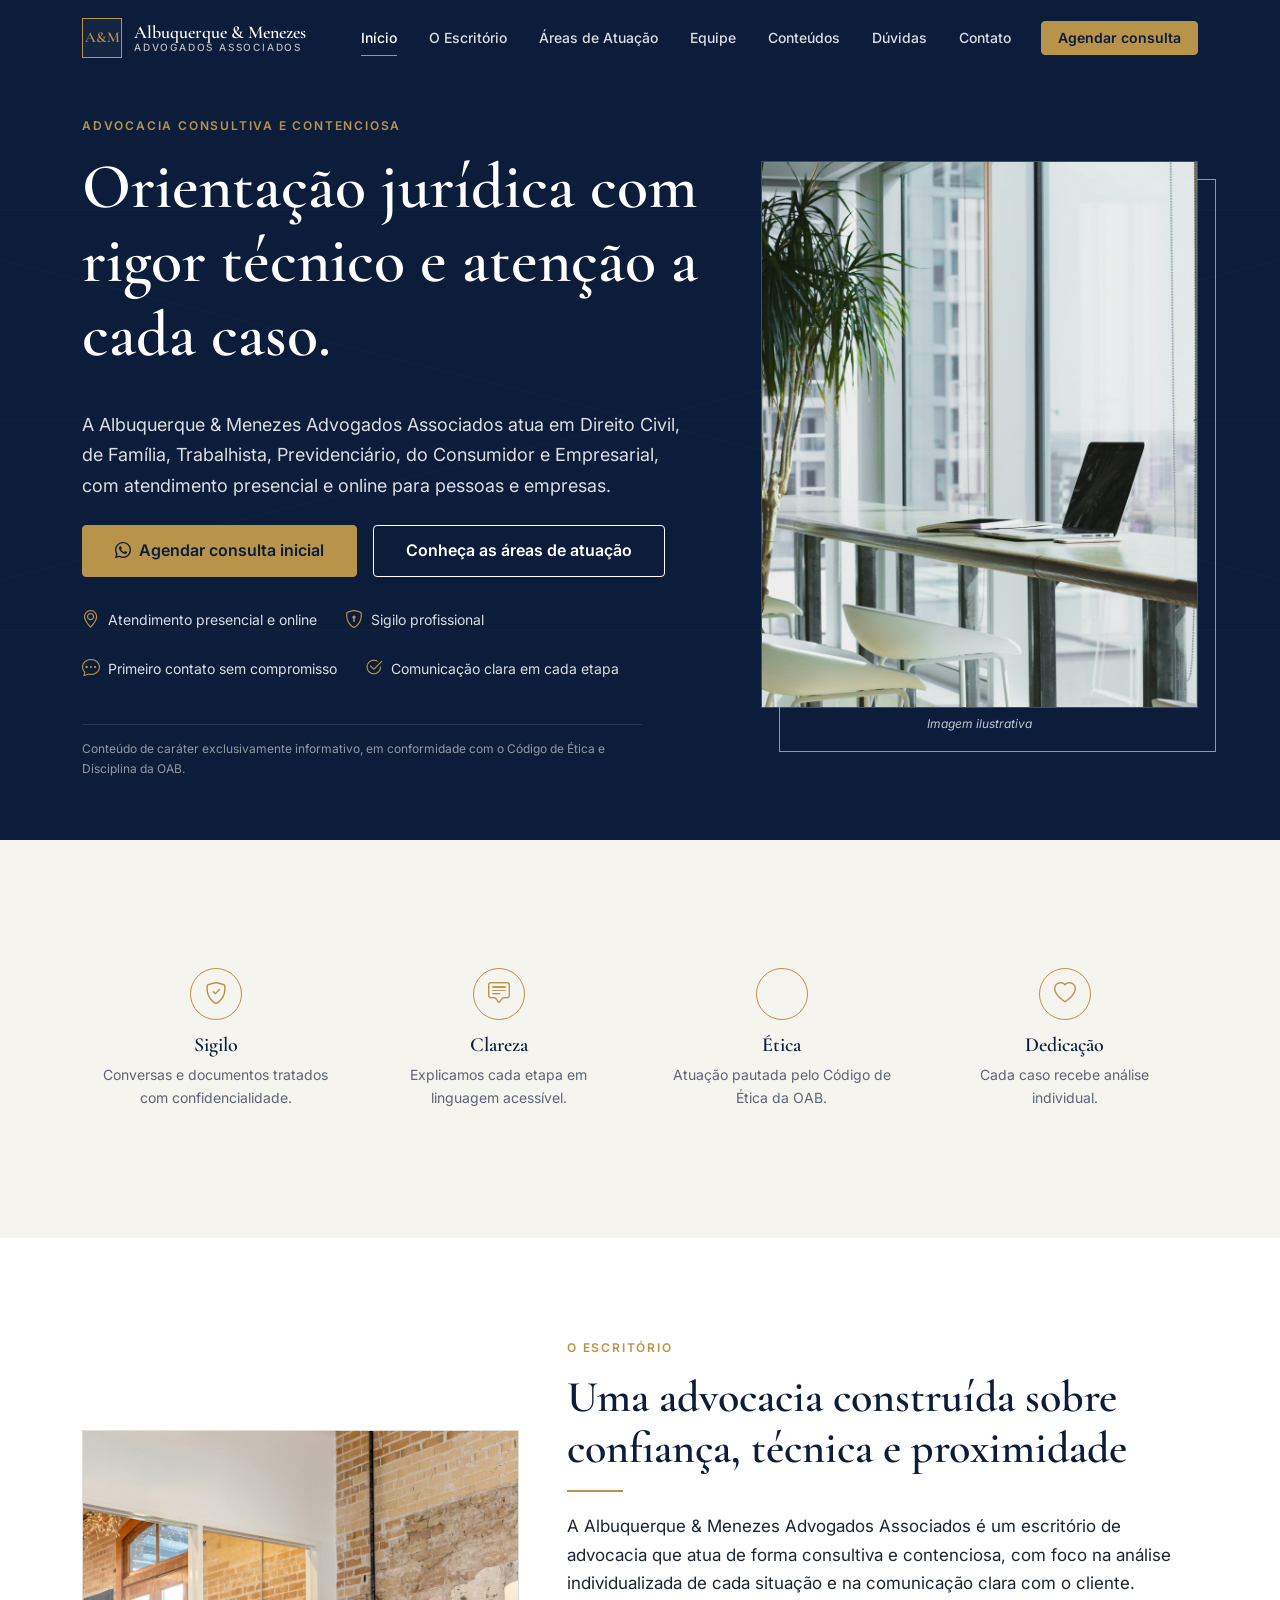
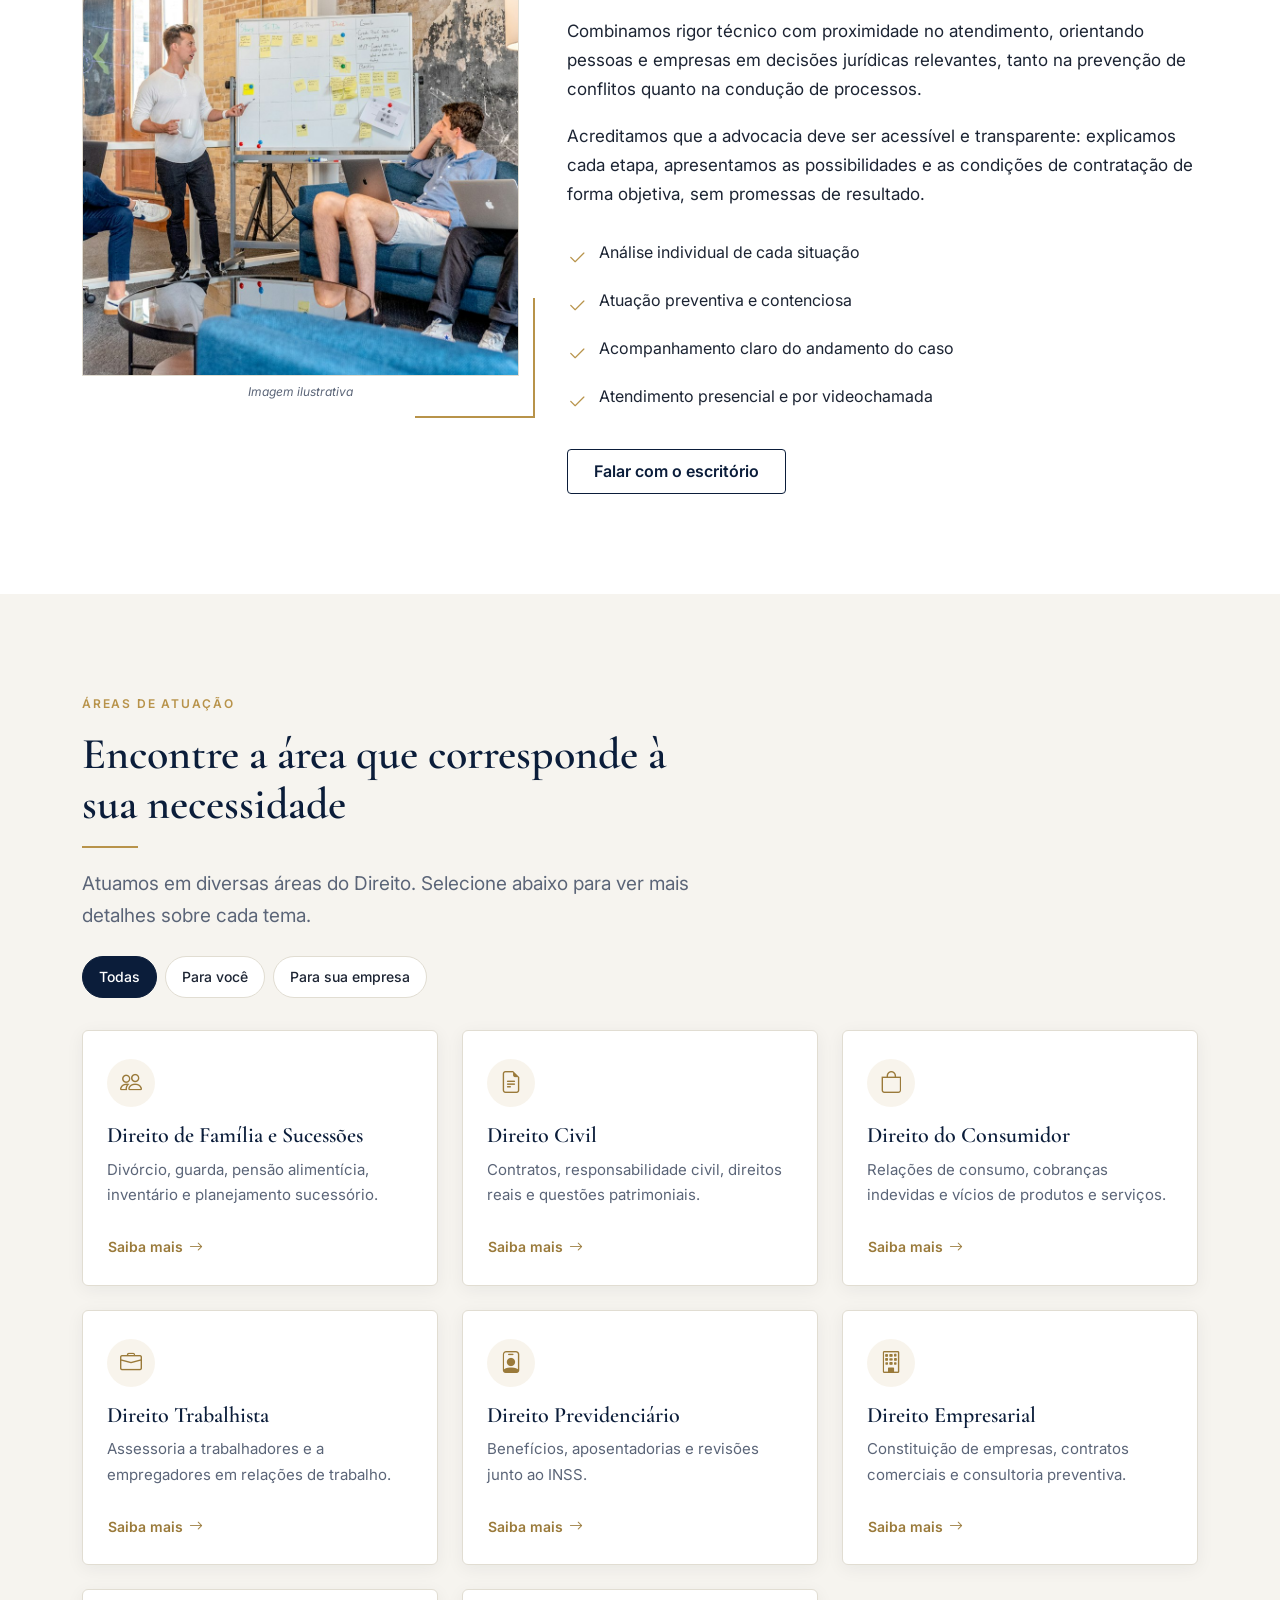
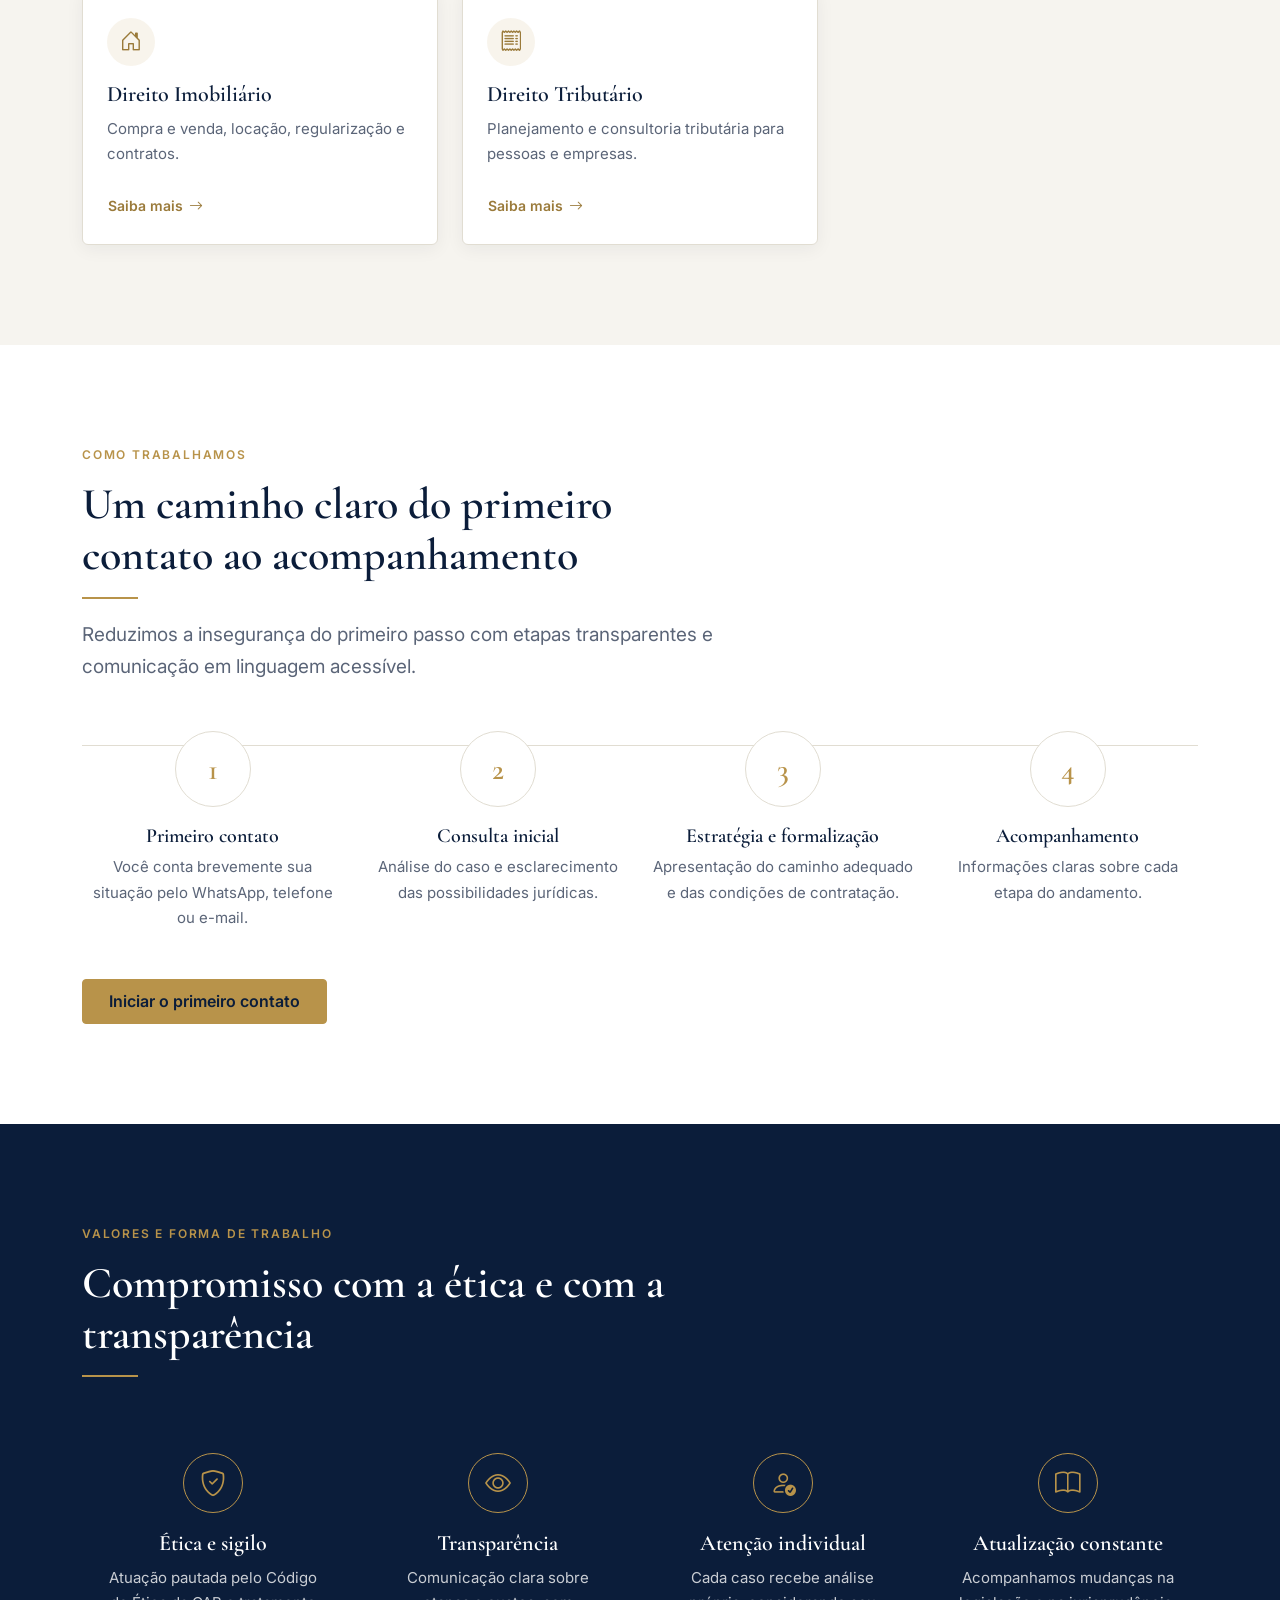
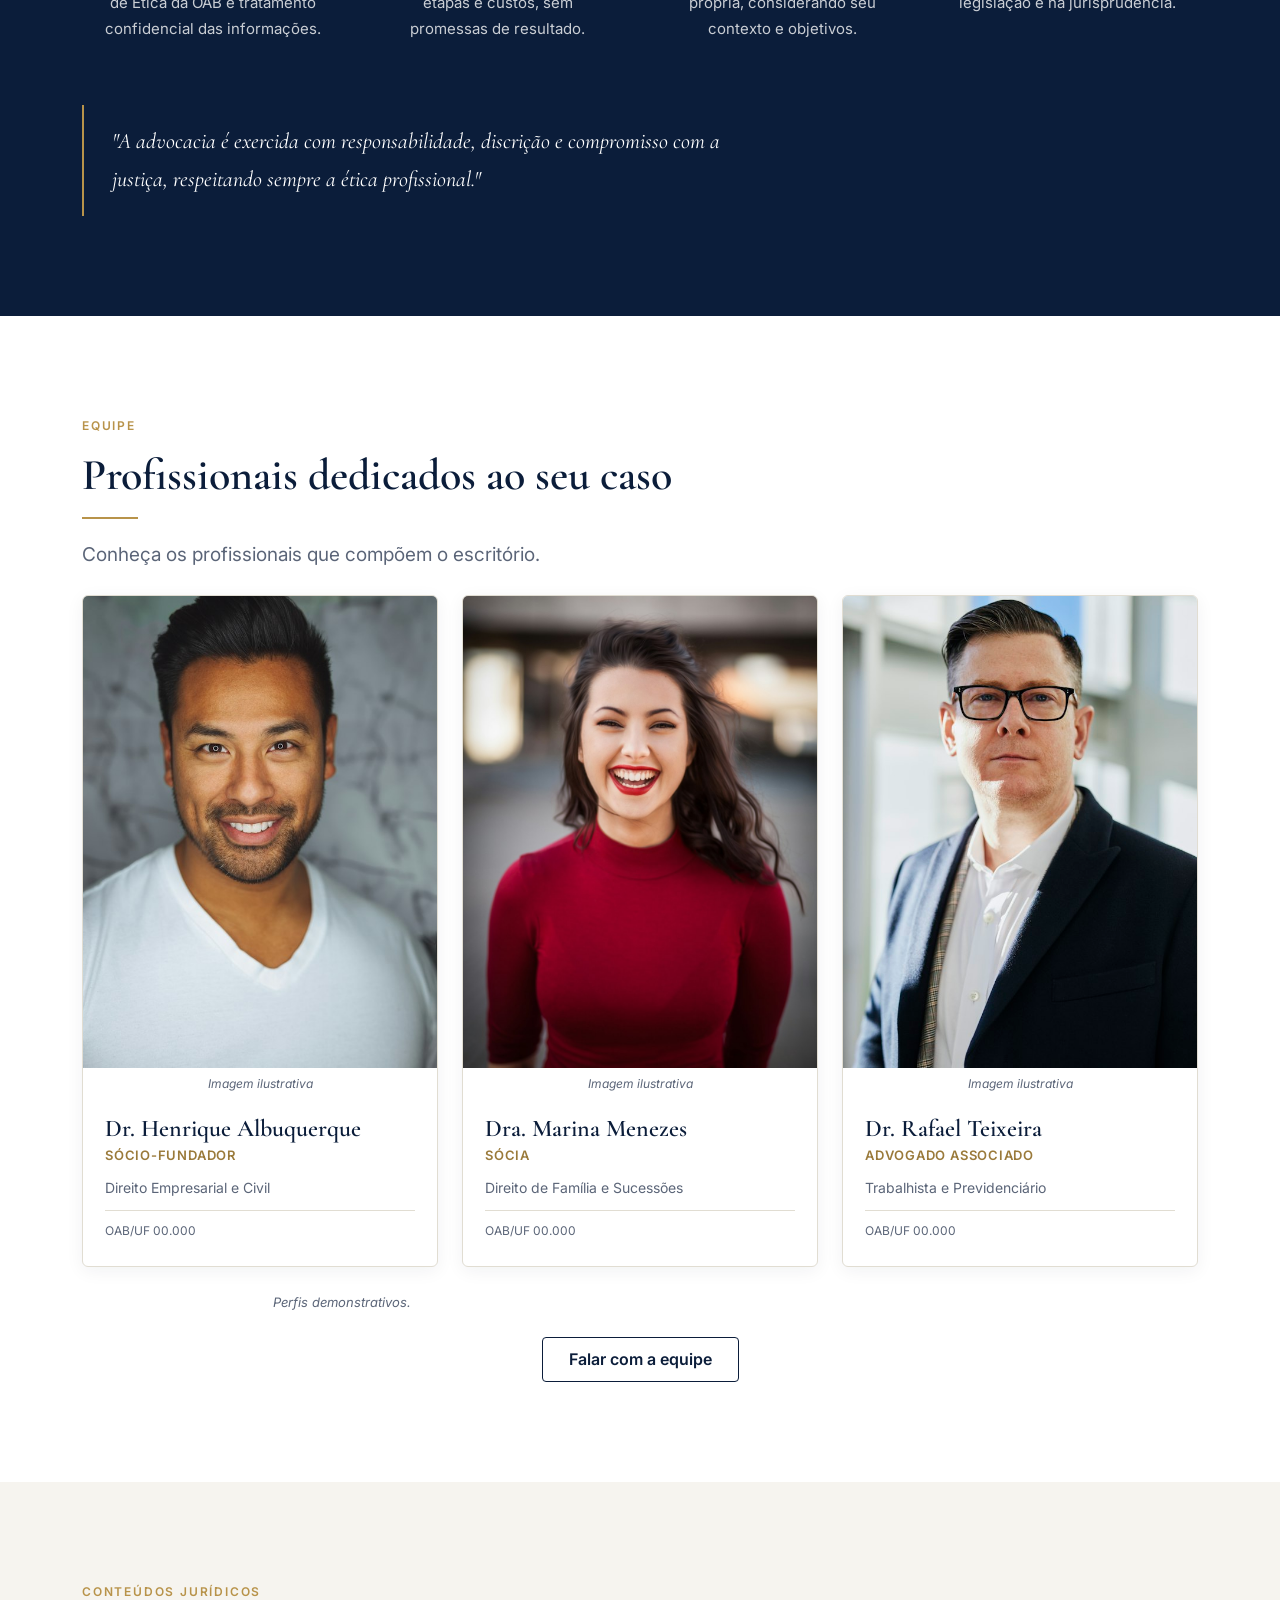
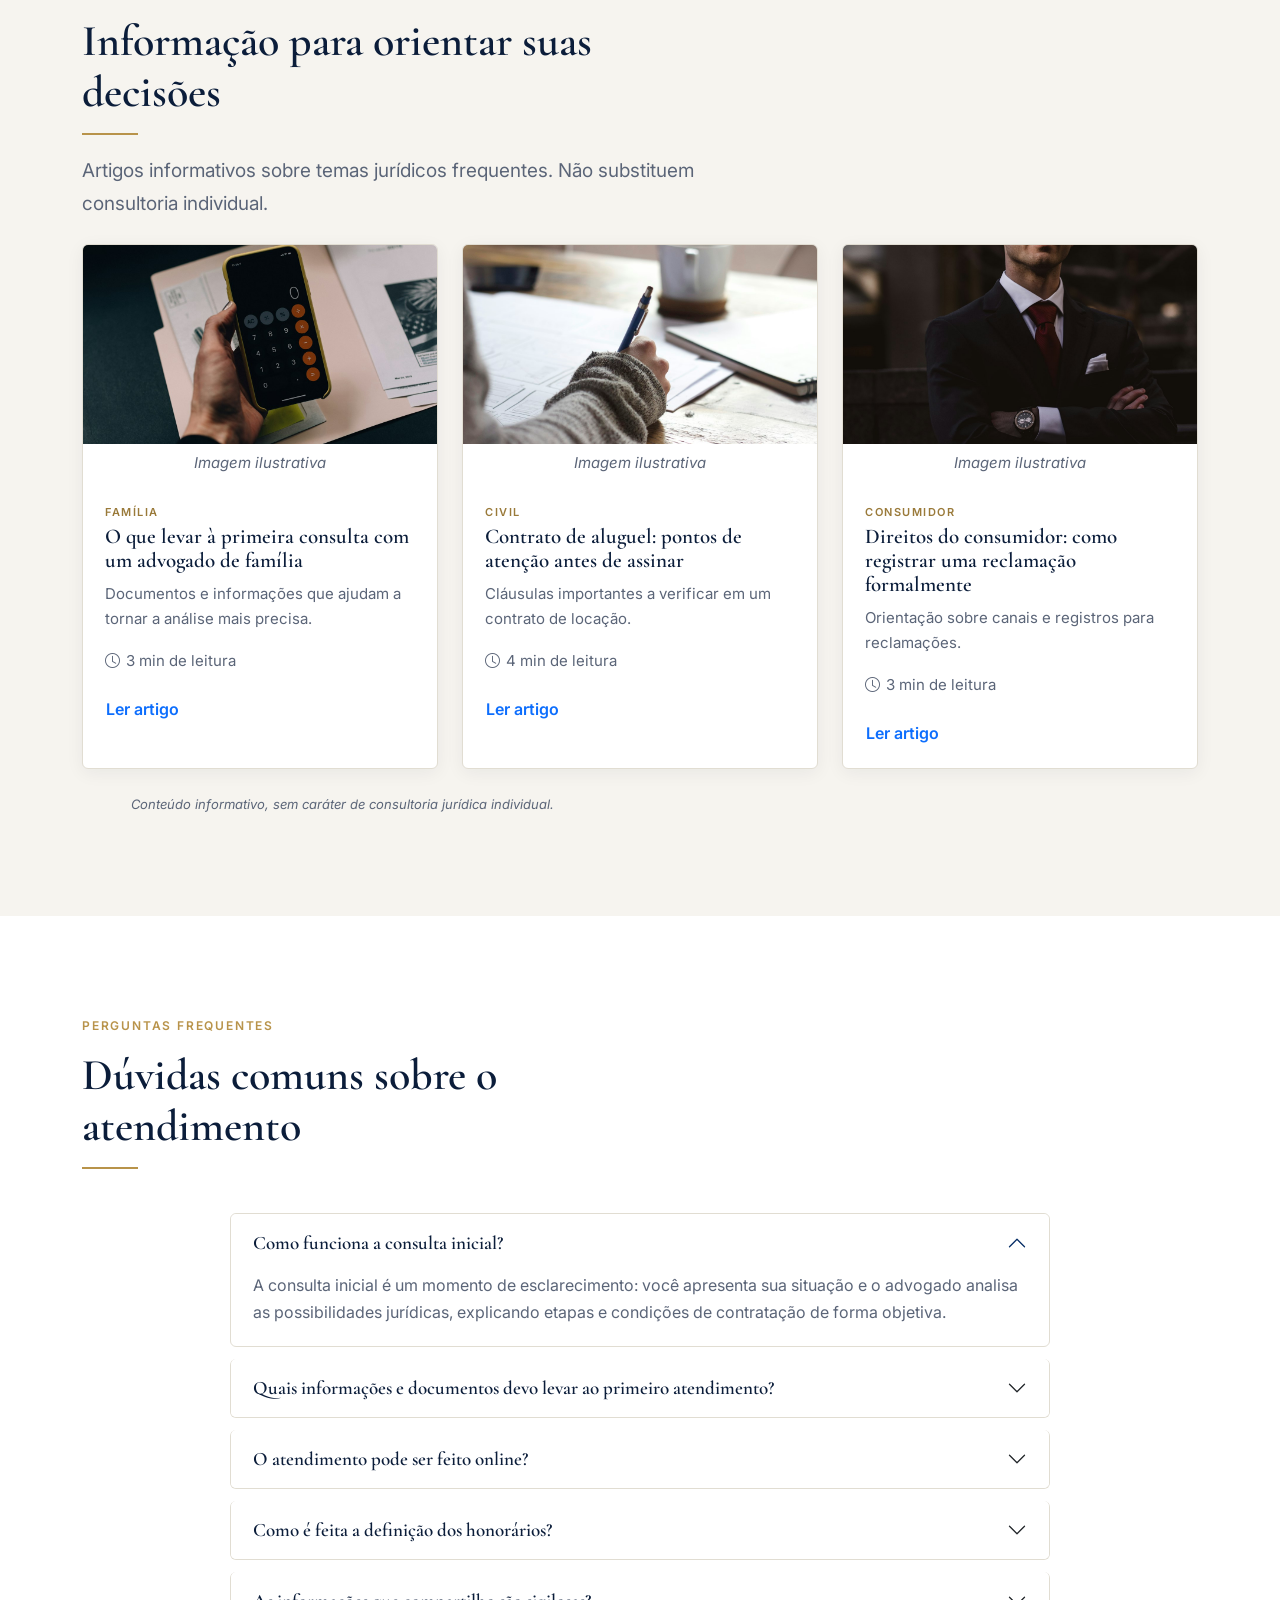
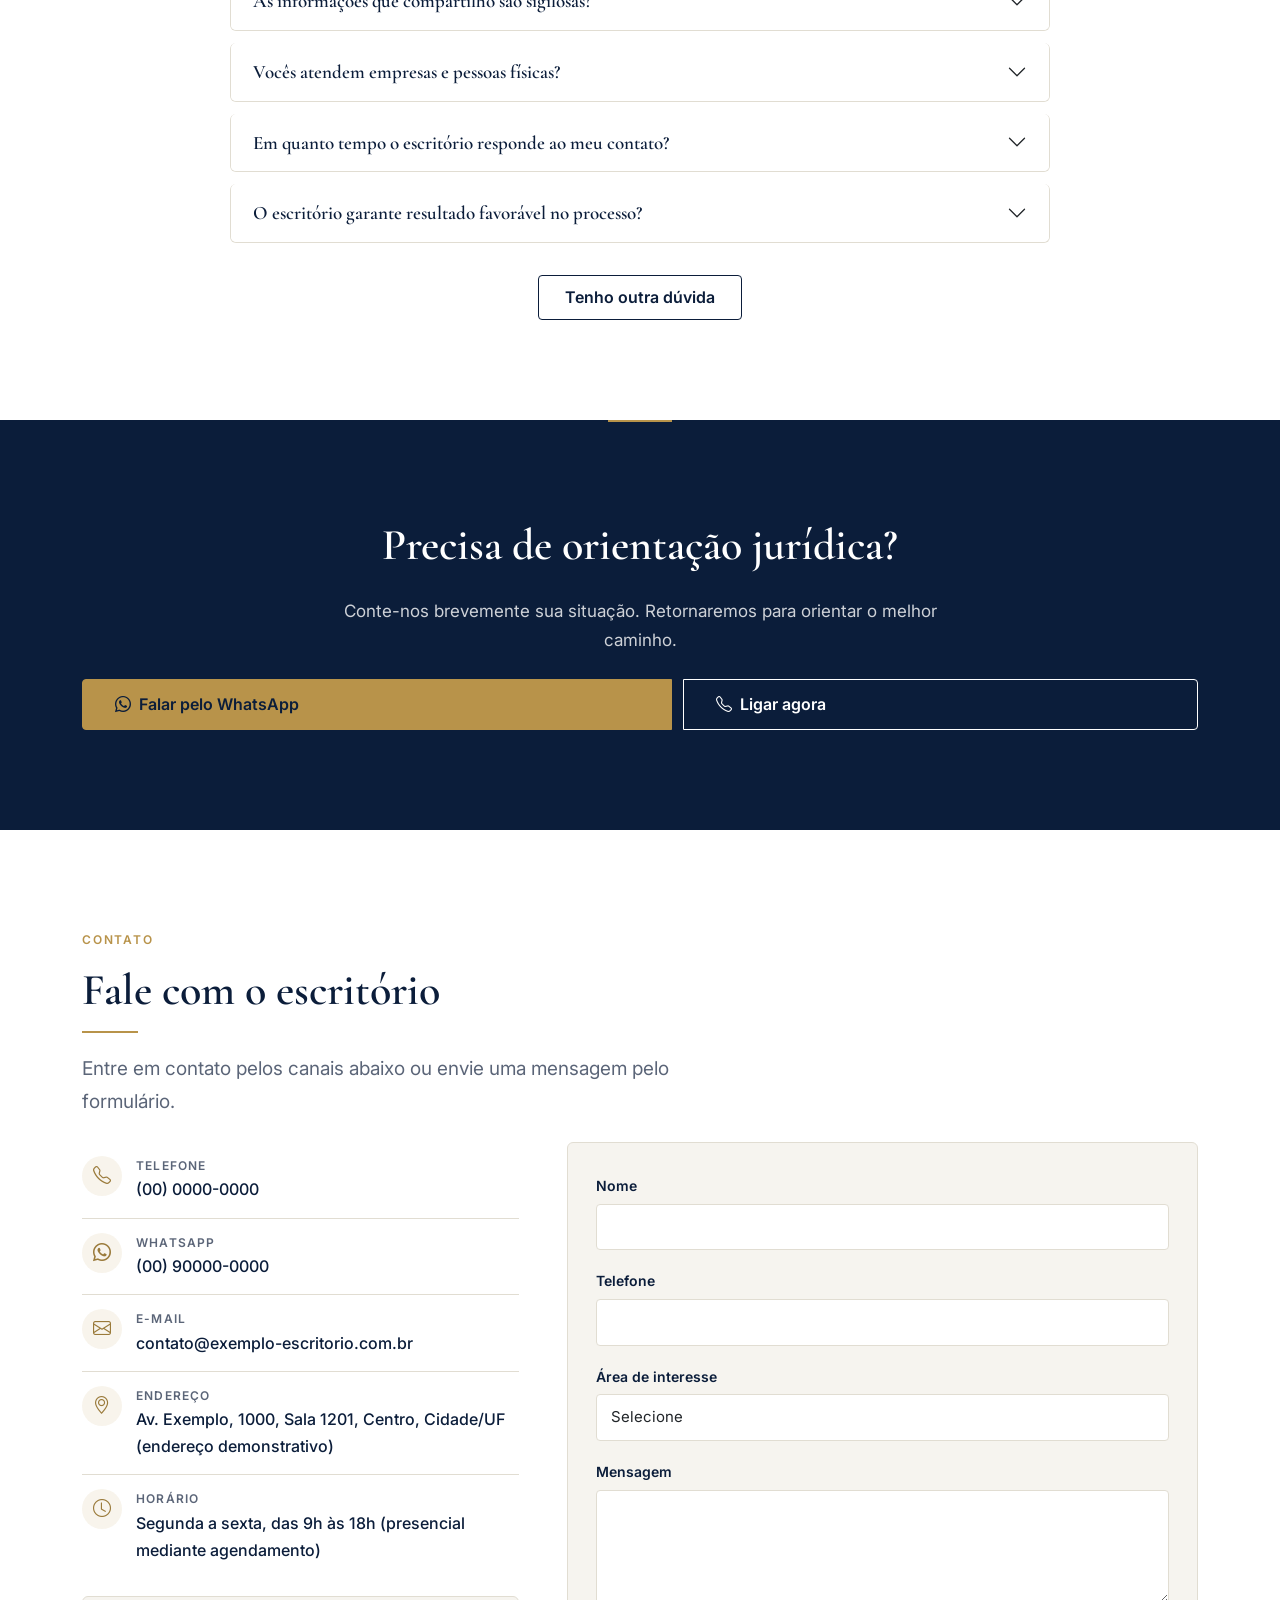
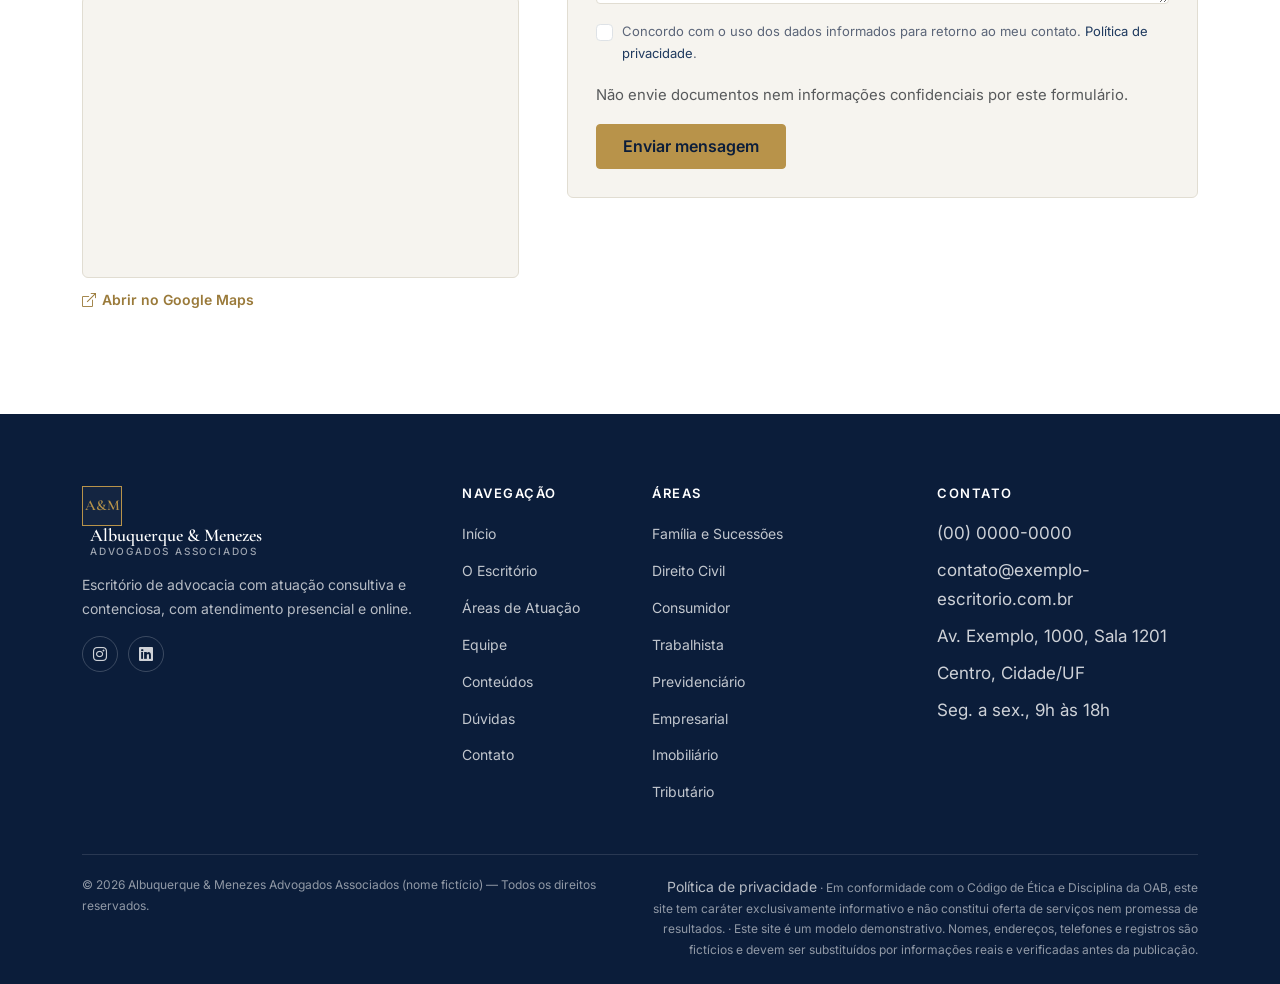
==== commit 27a065e7: "substituindo imagens e textos de instrucoes da ia" ====
--- a/index.html
+++ b/index.html
@@ -78,6 +78,7 @@
               <div class="hero-image-accent" aria-hidden="true"></div>
               <div class="hero-image-frame">
                 <img src="images/hero/hero-escritorio.jpg" alt="Mesa de reunião em escritório de advocacia com estantes ao fundo" width="460" height="575" fetchpriority="high">
+                <p class="img-caption">Imagem ilustrativa</p>
               </div>
             </div>
           </div>
@@ -102,6 +103,7 @@
           <div class="col-lg-5 reveal">
             <div class="about-image">
               <img src="images/about/escritorio-sobre.jpg" alt="Biblioteca jurídica em ambiente sóbrio de escritório" width="460" height="575" loading="lazy">
+              <p class="img-caption img-caption--dark">Imagem ilustrativa</p>
               <div class="about-image__accent" aria-hidden="true"></div>
             </div>
           </div>
@@ -215,39 +217,39 @@
         <div class="row g-4">
           <div class="col-md-4">
             <article class="team-card">
-              <div class="team-card__photo"><img src="images/about/equipe-01.jpg" alt="Foto demonstrativa do profissional" width="300" height="400" loading="lazy"></div>
+              <div class="team-card__photo"><img src="images/about/equipe-01.jpg" alt="Foto demonstrativa do profissional" width="300" height="400" loading="lazy"><p class="team-card__caption">Imagem ilustrativa</p></div>
               <div class="team-card__body">
                 <h3 class="team-card__name">Dr. Henrique Albuquerque</h3>
                 <p class="team-card__role">Sócio-fundador</p>
                 <p class="team-card__areas">Direito Empresarial e Civil</p>
-                <p class="team-card__oab">OAB/UF 00.000 (exemplo)</p>
+                <p class="team-card__oab">OAB/UF 00.000</p>
               </div>
             </article>
           </div>
           <div class="col-md-4">
             <article class="team-card">
-              <div class="team-card__photo"><img src="images/about/equipe-02.jpg" alt="Foto demonstrativa do profissional" width="300" height="400" loading="lazy"></div>
+              <div class="team-card__photo"><img src="images/about/equipe-02.jpg" alt="Foto demonstrativa do profissional" width="300" height="400" loading="lazy"><p class="team-card__caption">Imagem ilustrativa</p></div>
               <div class="team-card__body">
                 <h3 class="team-card__name">Dra. Marina Menezes</h3>
                 <p class="team-card__role">Sócia</p>
                 <p class="team-card__areas">Direito de Família e Sucessões</p>
-                <p class="team-card__oab">OAB/UF 00.000 (exemplo)</p>
+                <p class="team-card__oab">OAB/UF 00.000</p>
               </div>
             </article>
           </div>
           <div class="col-md-4">
             <article class="team-card">
-              <div class="team-card__photo"><img src="images/about/equipe-03.jpg" alt="Foto demonstrativa do profissional" width="300" height="400" loading="lazy"></div>
+              <div class="team-card__photo"><img src="images/about/equipe-03.jpg" alt="Foto demonstrativa do profissional" width="300" height="400" loading="lazy"><p class="team-card__caption">Imagem ilustrativa</p></div>
               <div class="team-card__body">
                 <h3 class="team-card__name">Dr. Rafael Teixeira</h3>
                 <p class="team-card__role">Advogado associado</p>
                 <p class="team-card__areas">Trabalhista e Previdenciário</p>
-                <p class="team-card__oab">OAB/UF 00.000 (exemplo)</p>
+                <p class="team-card__oab">OAB/UF 00.000</p>
               </div>
             </article>
           </div>
         </div>
-        <p class="team-note">Perfis demonstrativos. Substitua por dados reais e verificados de cada profissional.</p>
+        <p class="team-note">Perfis demonstrativos.</p>
         <div class="mt-4 text-center"><a class="btn btn-outline" data-wa="team" href="#">Falar com a equipe</a></div>
       </div>
     </section>
@@ -264,7 +266,7 @@
         <div class="row g-4">
           <div class="col-md-4">
             <article class="article-card">
-              <div class="article-card__img"><img src="images/gallery/artigo-01.jpg" alt="Detalhes de documentos sobre mesa" width="400" height="225" loading="lazy"></div>
+              <div class="article-card__img"><img src="images/gallery/artigo-01.jpg" alt="Detalhes de documentos sobre mesa" width="400" height="225" loading="lazy"><p class="article-card__caption">Imagem ilustrativa</p></div>
               <div class="article-card__body">
                 <span class="article-card__cat">Família</span>
                 <h3>O que levar à primeira consulta com um advogado de família</h3>
@@ -276,7 +278,7 @@
           </div>
           <div class="col-md-4">
             <article class="article-card">
-              <div class="article-card__img"><img src="images/gallery/artigo-02.jpg" alt="Caneta sobre contrato" width="400" height="225" loading="lazy"></div>
+              <div class="article-card__img"><img src="images/gallery/artigo-02.jpg" alt="Caneta sobre contrato" width="400" height="225" loading="lazy"><p class="article-card__caption">Imagem ilustrativa</p></div>
               <div class="article-card__body">
                 <span class="article-card__cat">Civil</span>
                 <h3>Contrato de aluguel: pontos de atenção antes de assinar</h3>
@@ -288,7 +290,7 @@
           </div>
           <div class="col-md-4">
             <article class="article-card">
-              <div class="article-card__img"><img src="images/gallery/artigo-03.jpg" alt="Documentos e caneta sobre mesa" width="400" height="225" loading="lazy"></div>
+              <div class="article-card__img"><img src="images/gallery/artigo-03.jpg" alt="Documentos e caneta sobre mesa" width="400" height="225" loading="lazy"><p class="article-card__caption">Imagem ilustrativa</p></div>
               <div class="article-card__body">
                 <span class="article-card__cat">Consumidor</span>
                 <h3>Direitos do consumidor: como registrar uma reclamação formalmente</h3>
@@ -299,7 +301,7 @@
             </article>
           </div>
         </div>
-        <p class="article-notice">Em um projeto real, os links levariam aos artigos completos. Conteúdo informativo, sem caráter de consultoria jurídica individual.</p>
+        <p class="article-notice">Conteúdo informativo, sem caráter de consultoria jurídica individual.</p>
       </div>
     </section>
 
--- a/css/style.css
+++ b/css/style.css
@@ -813,3 +813,24 @@
 .no-overflow { overflow: hidden; }
 
 .principle p { font-size: 14px; color: var(--color-muted); max-width: none; }
+
+
+/* ---------- 23. Legendas de imagens ilustrativas ---------- */
+.img-caption {
+  font-size: 12px;
+  color: rgba(255, 255, 255, 0.75);
+  font-style: italic;
+  margin: 6px 0 0;
+  text-align: center;
+  max-width: none;
+}
+.team-card__caption, .article-card__caption {
+  font-size: 12px;
+  color: var(--color-muted);
+  font-style: italic;
+  margin: 6px 0 0;
+  text-align: center;
+  max-width: none;
+}
+
+.img-caption--dark { color: var(--color-muted); }
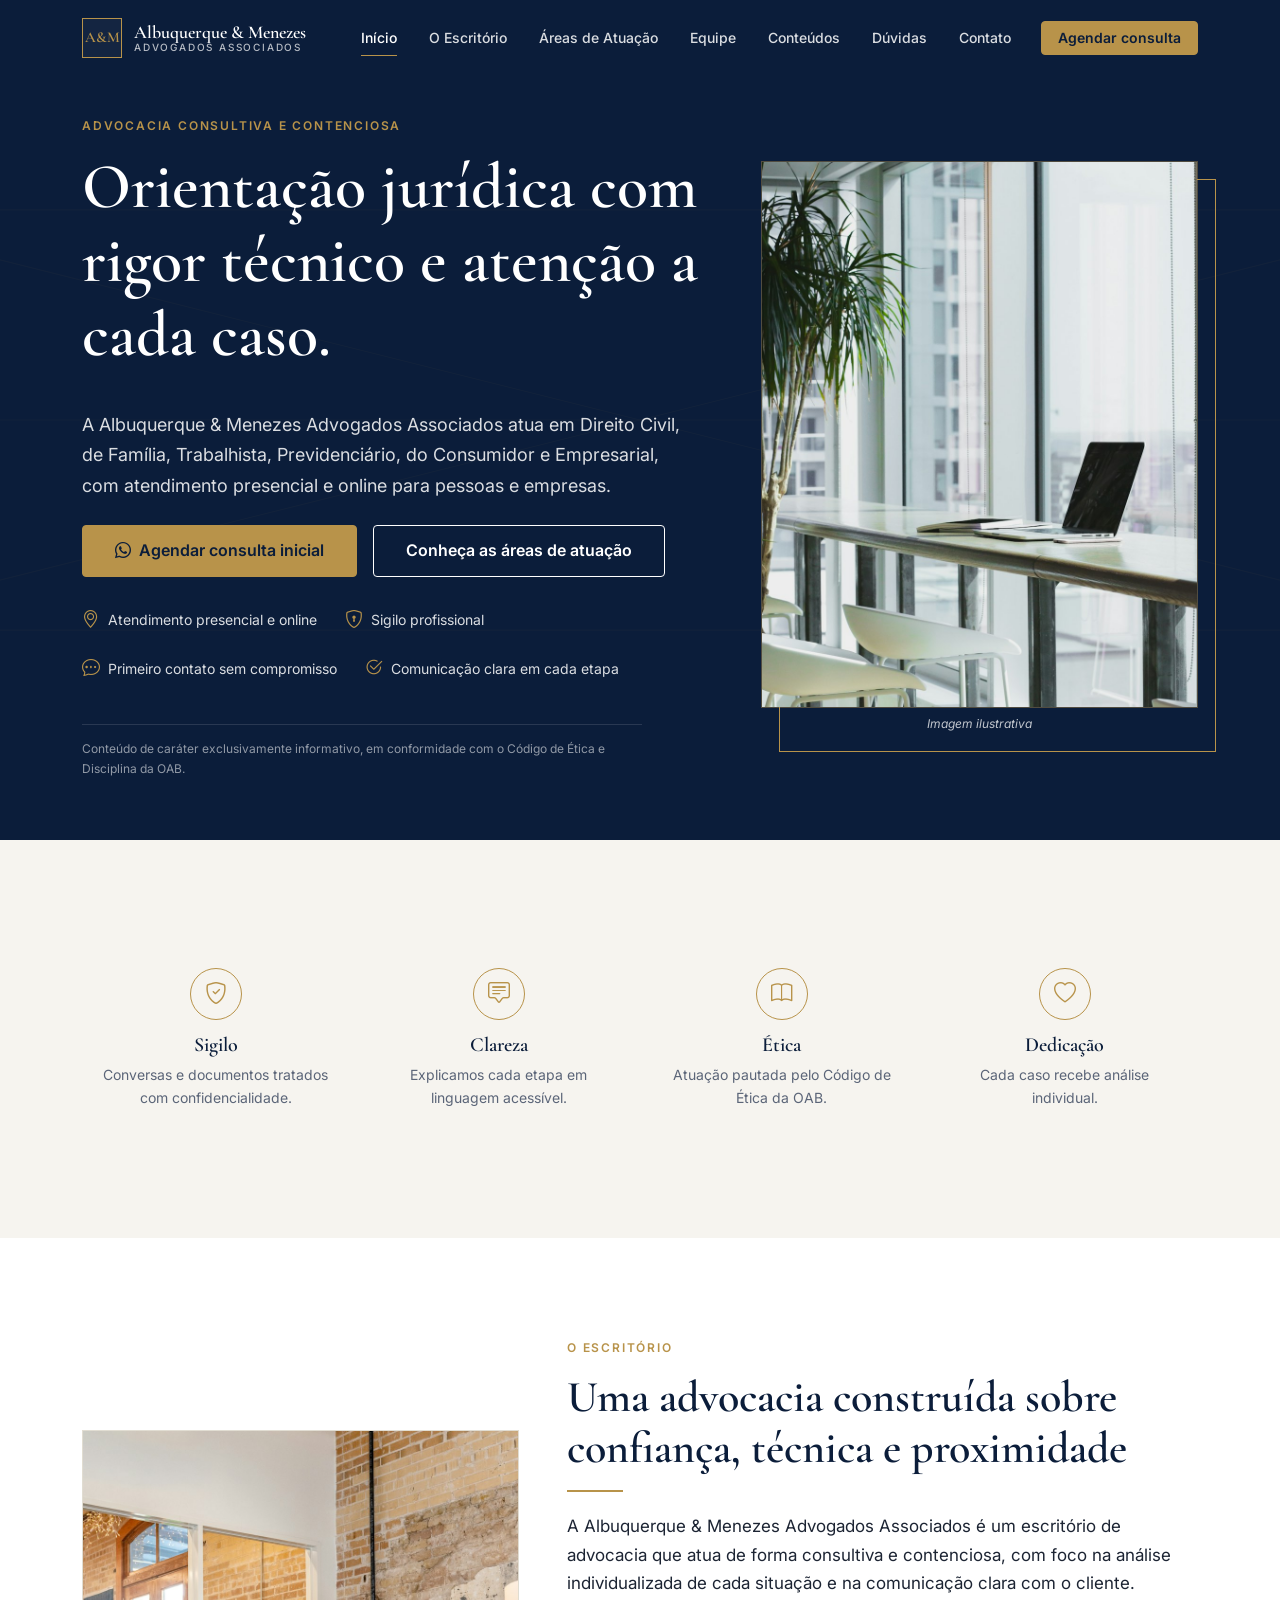
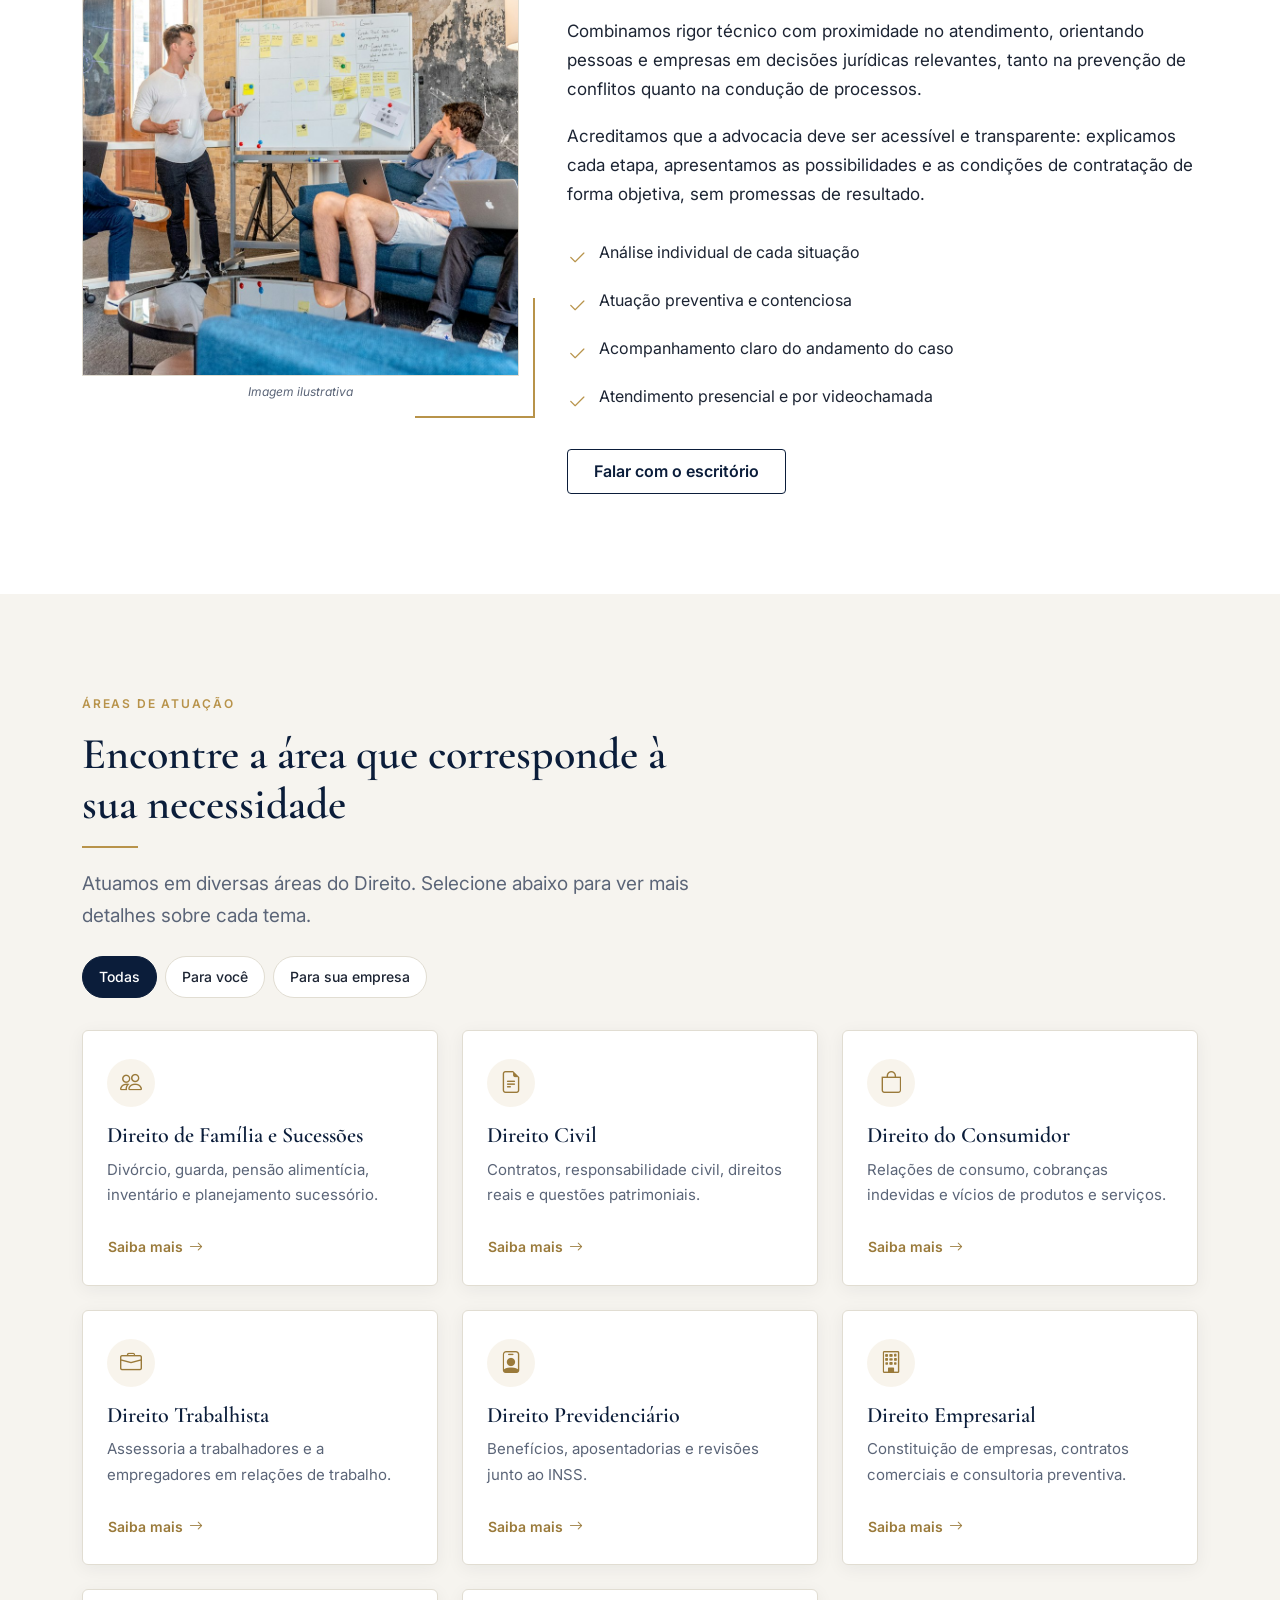
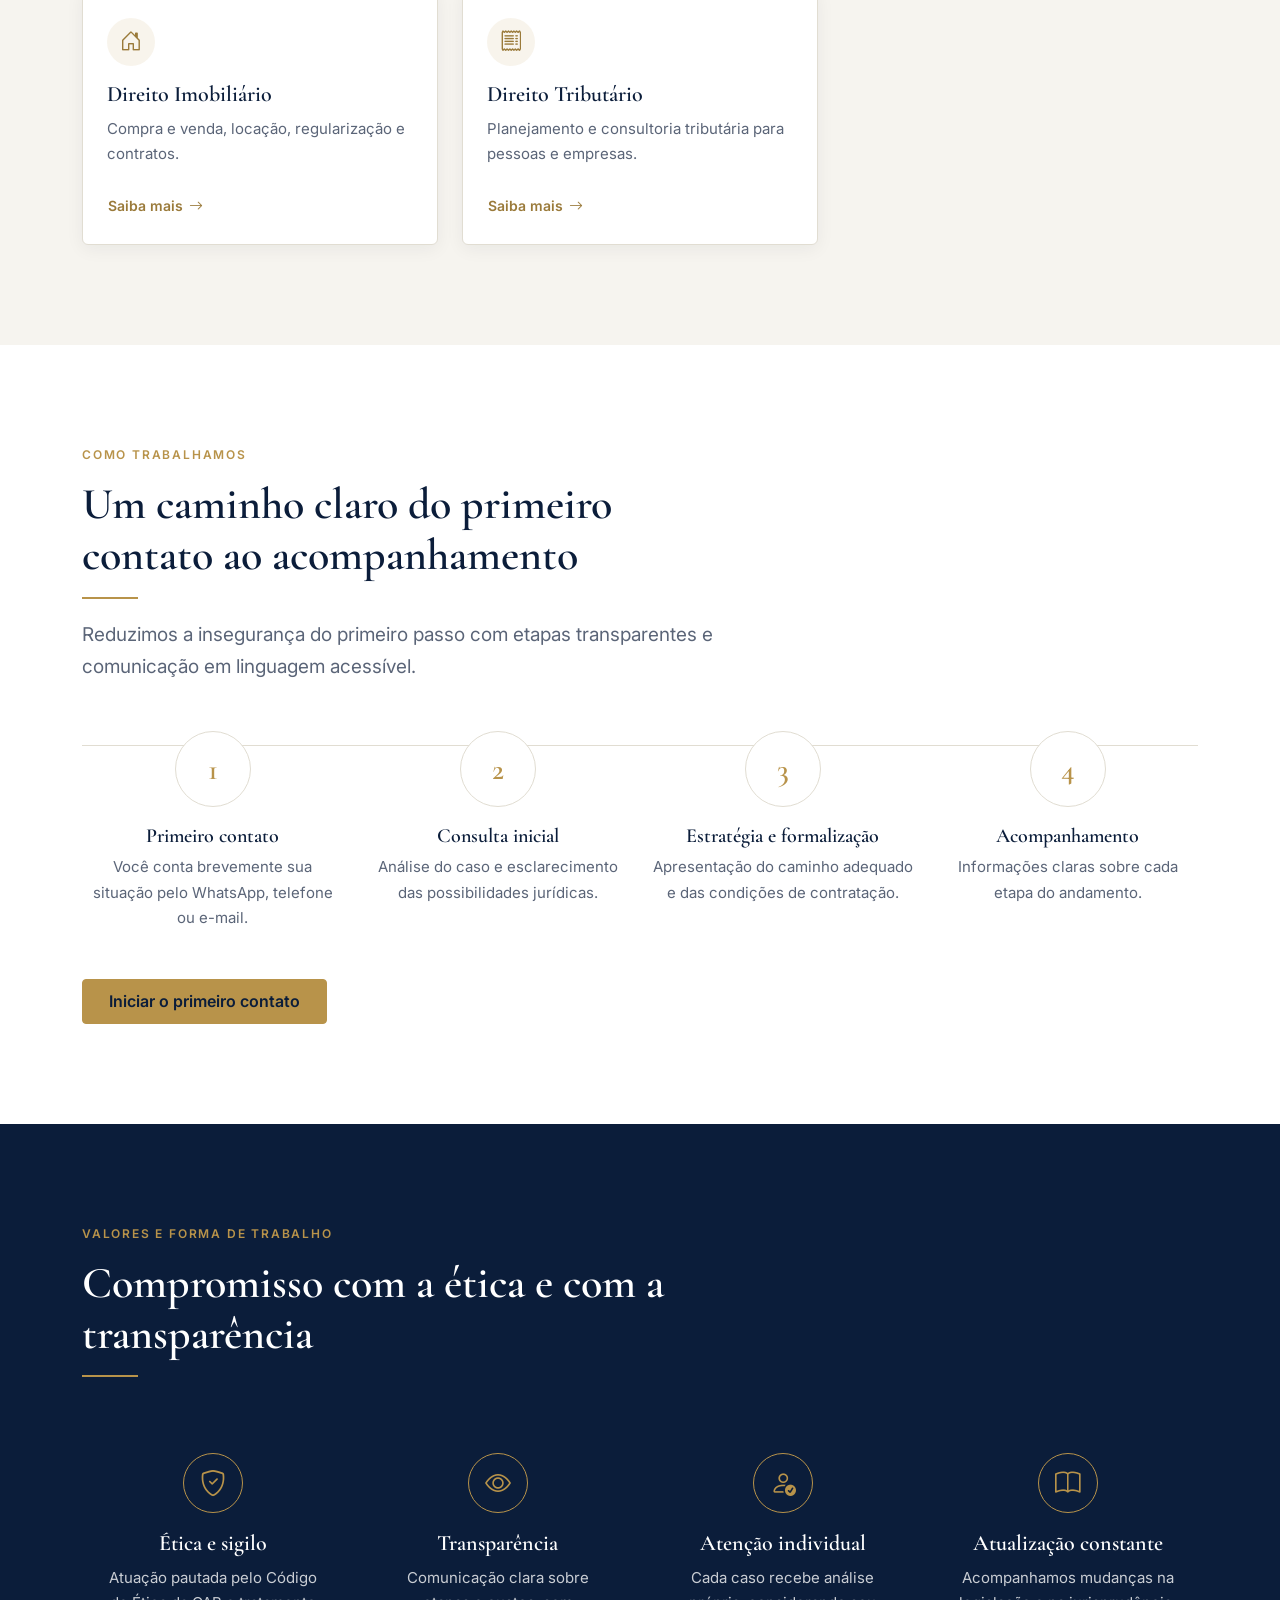
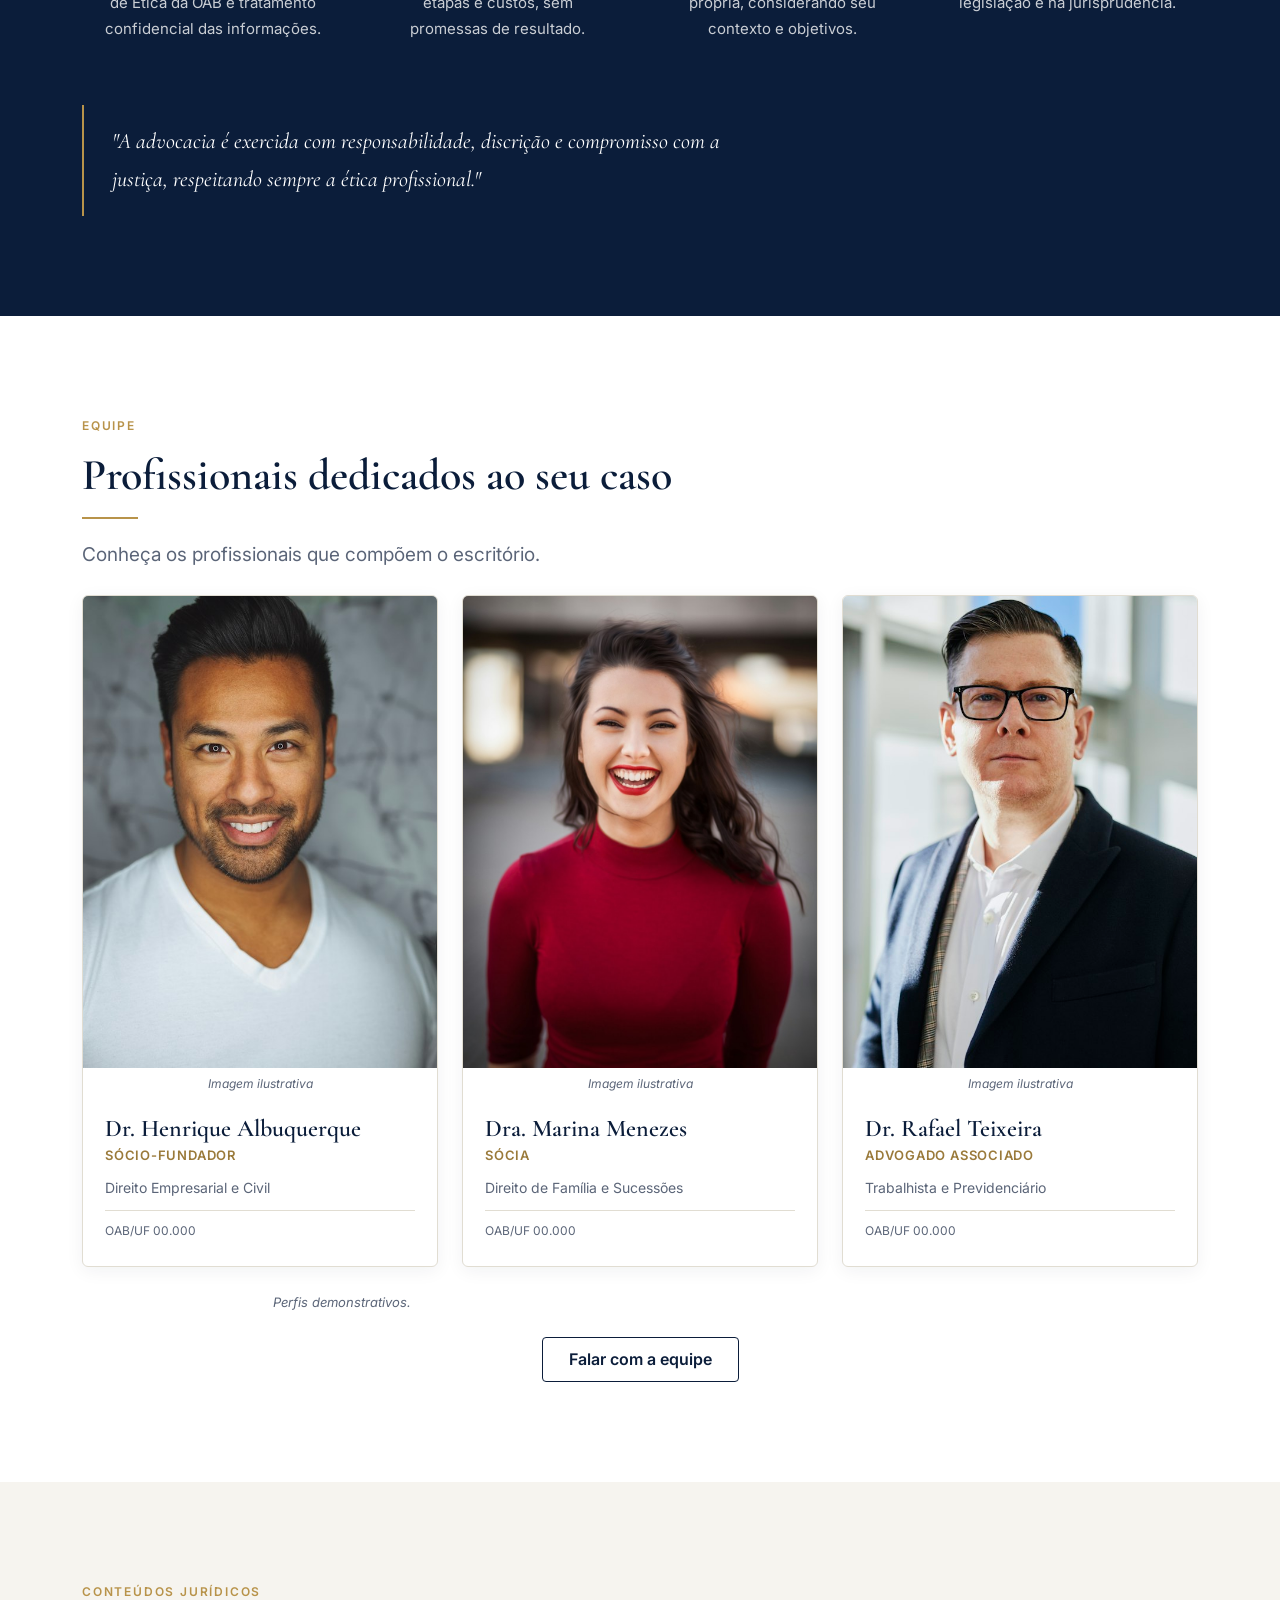
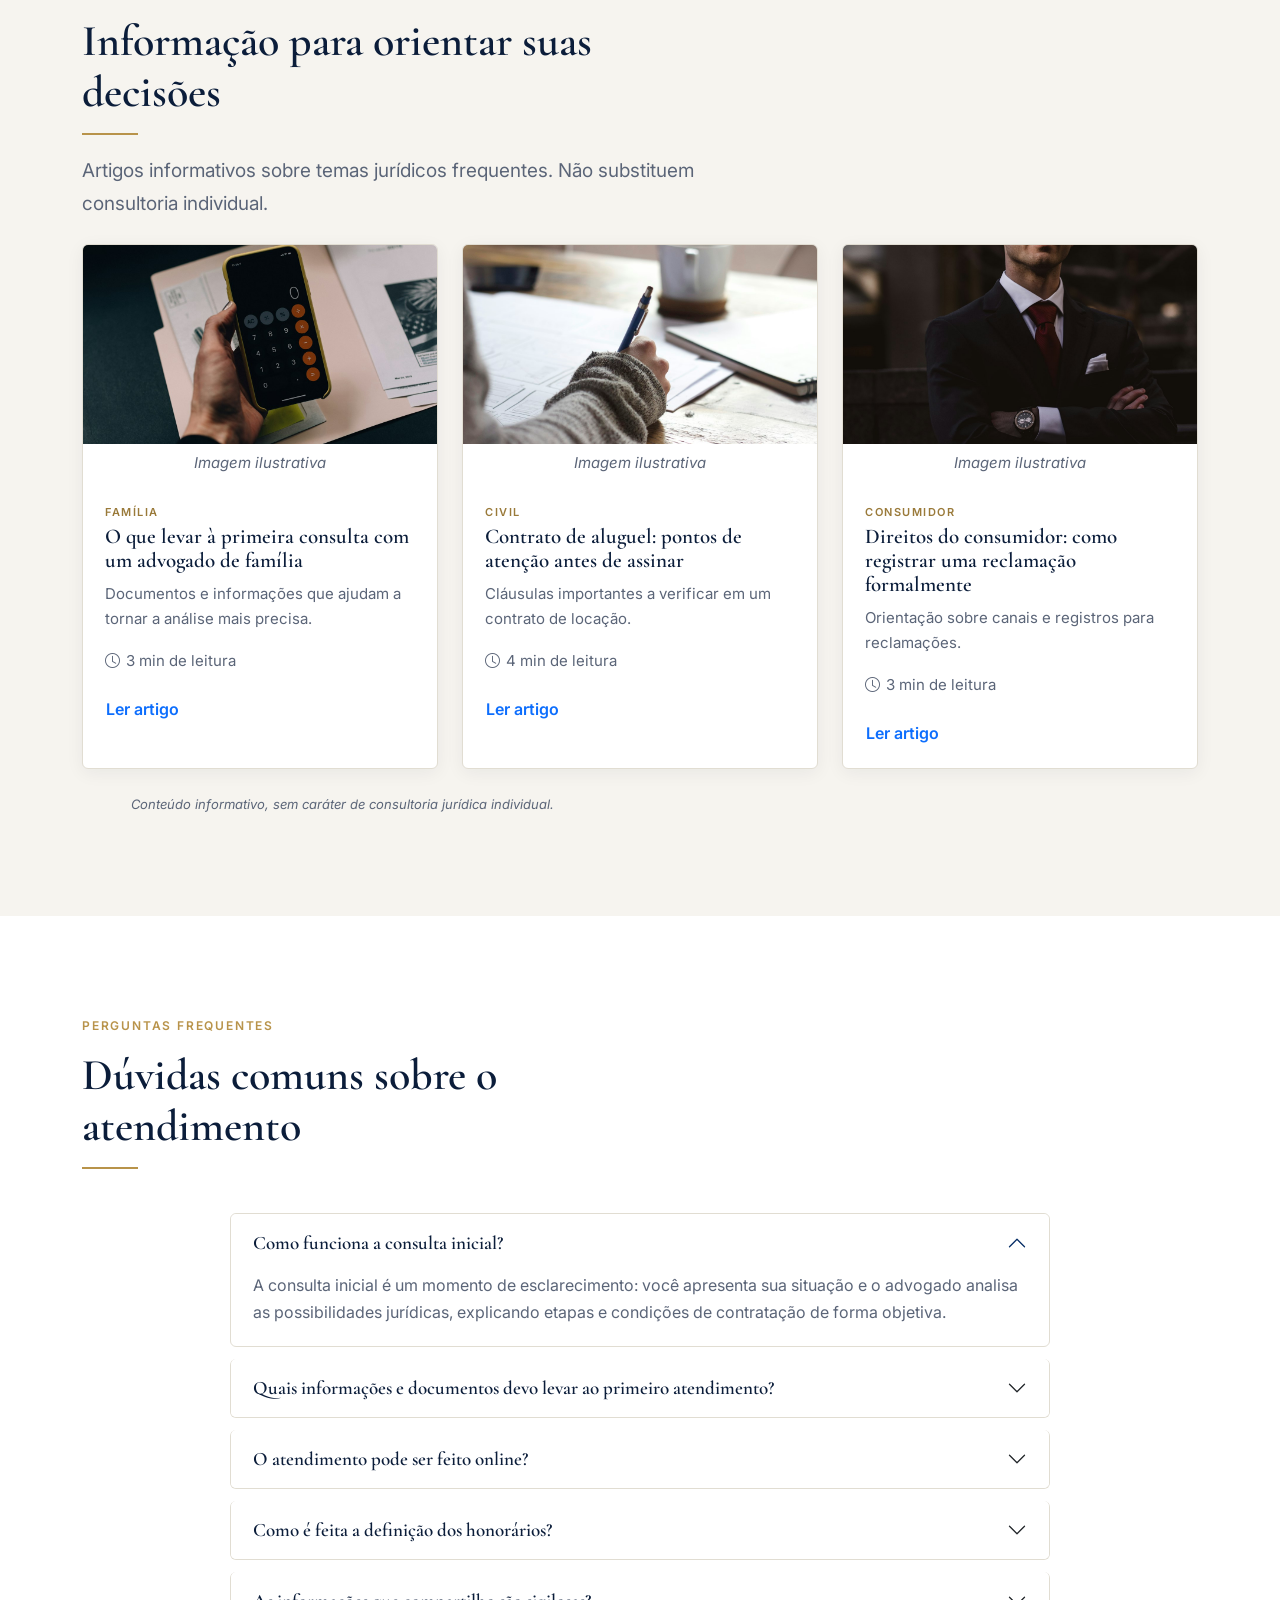
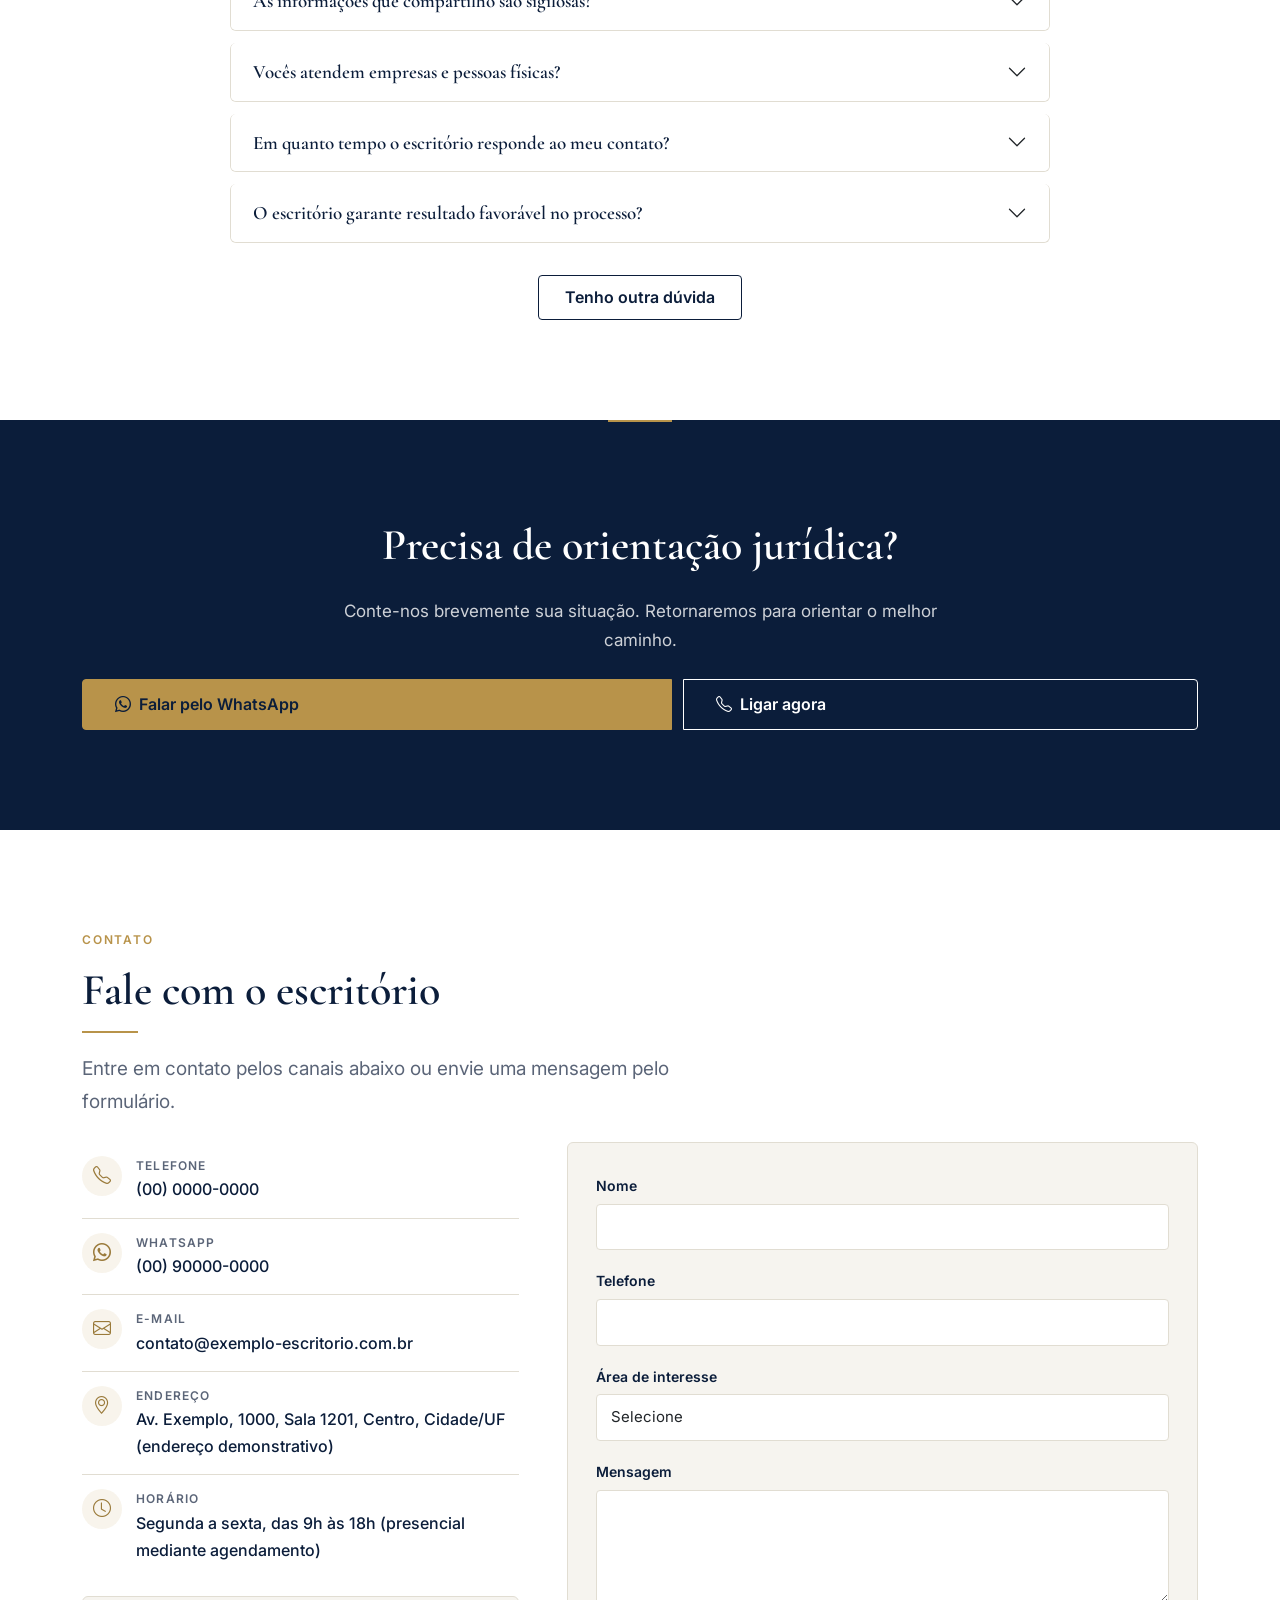
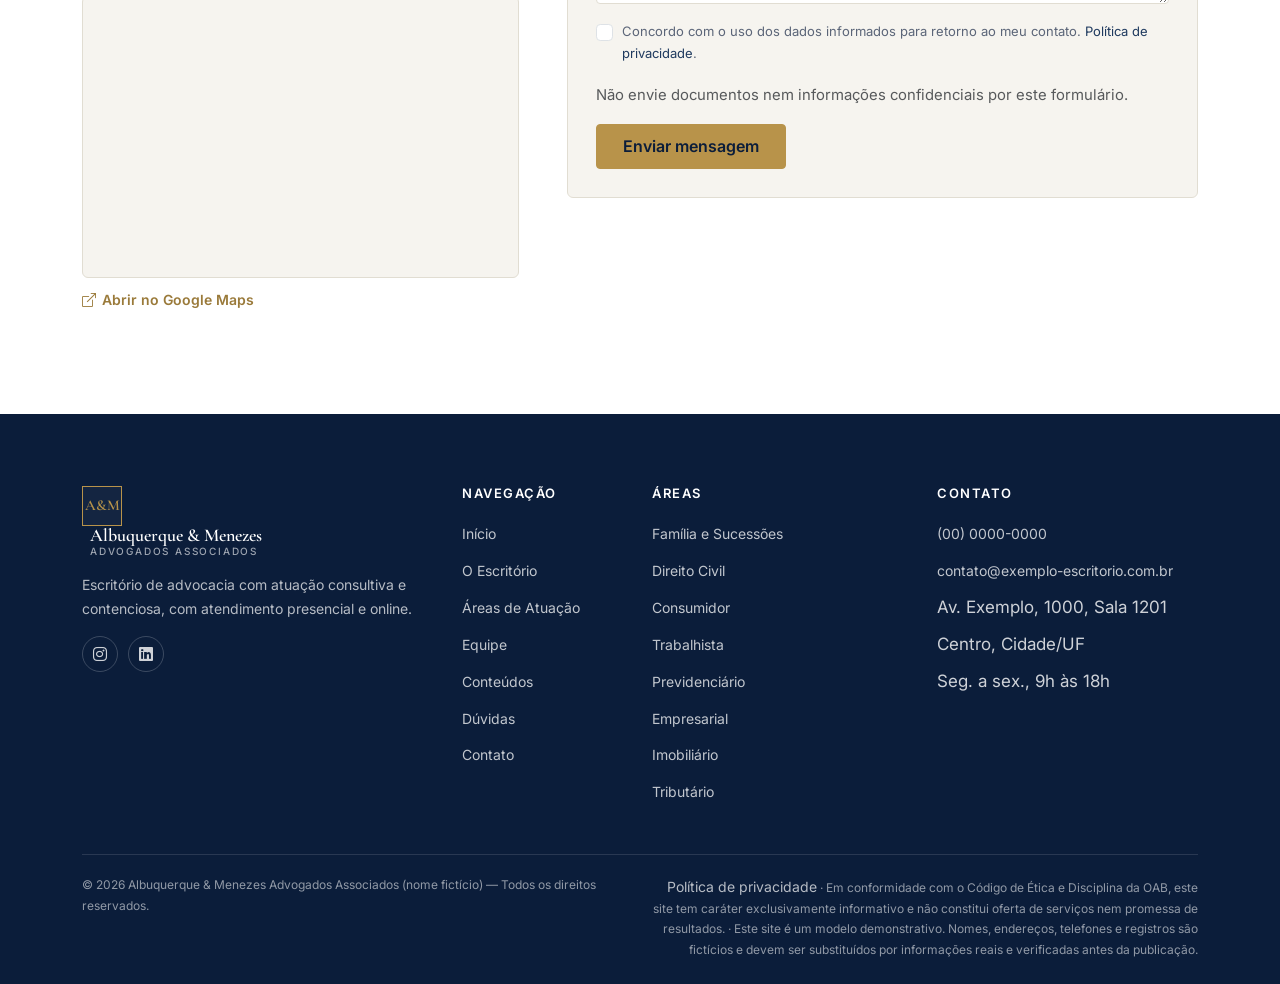
==== commit 2c7103de: "ajuste de reponsividade e layout" ====
--- a/index.html
+++ b/index.html
@@ -91,7 +91,7 @@
         <div class="row g-3">
           <div class="col-6 col-md-3"><div class="principle reveal"><div class="principle__icon" aria-hidden="true"><i class="bi bi-shield-check"></i></div><h3>Sigilo</h3><p>Conversas e documentos tratados com confidencialidade.</p></div></div>
           <div class="col-6 col-md-3"><div class="principle reveal reveal-delay-1"><div class="principle__icon" aria-hidden="true"><i class="bi bi-chat-square-text"></i></div><h3>Clareza</h3><p>Explicamos cada etapa em linguagem acessível.</p></div></div>
-          <div class="col-6 col-md-3"><div class="principle reveal reveal-delay-2"><div class="principle__icon" aria-hidden="true"><i class="bi bi-balance-scale"></i></div><h3>Ética</h3><p>Atuação pautada pelo Código de Ética da OAB.</p></div></div>
+          <div class="col-6 col-md-3"><div class="principle reveal reveal-delay-2"><div class="principle__icon" aria-hidden="true"><i class="bi bi-book"></i></div><h3>Ética</h3><p>Atuação pautada pelo Código de Ética da OAB.</p></div></div>
           <div class="col-6 col-md-3"><div class="principle reveal reveal-delay-3"><div class="principle__icon" aria-hidden="true"><i class="bi bi-heart"></i></div><h3>Dedicação</h3><p>Cada caso recebe análise individual.</p></div></div>
         </div>
       </div>
@@ -472,8 +472,8 @@
         <div class="col-md-3 footer-col">
           <h4>Contato</h4>
           <ul>
-            <li>(00) 0000-0000</li>
-            <li>contato@exemplo-escritorio.com.br</li>
+            <li><a href="tel:0000000000">(00) 0000-0000</a></li>
+            <li><a href="mailto:contato@exemplo-escritorio.com.br">contato@exemplo-escritorio.com.br</a></li>
             <li>Av. Exemplo, 1000, Sala 1201</li>
             <li>Centro, Cidade/UF</li>
             <li>Seg. a sex., 9h às 18h</li>
--- a/css/style.css
+++ b/css/style.css
@@ -43,6 +43,7 @@
   scroll-behavior: smooth;
   scroll-padding-top: var(--header-h);
   -webkit-text-size-adjust: 100%;
+  overflow-x: hidden;
 }
 
 body {
@@ -54,6 +55,7 @@
   margin: 0;
   -webkit-font-smoothing: antialiased;
   -moz-osx-font-smoothing: grayscale;
+  overflow-x: hidden;
 }
 
 img { max-width: 100%; height: auto; display: block; }
@@ -341,6 +343,7 @@
   .hero-image-wrap { max-width: 100%; margin: 24px 0 0; }
   .hero-image-frame img { aspect-ratio: 4 / 3; }
   .hero-image-accent { display: none; }
+  .about-image__accent { display: none; }
   .hero .btn { width: 100%; justify-content: center; }
 }
 
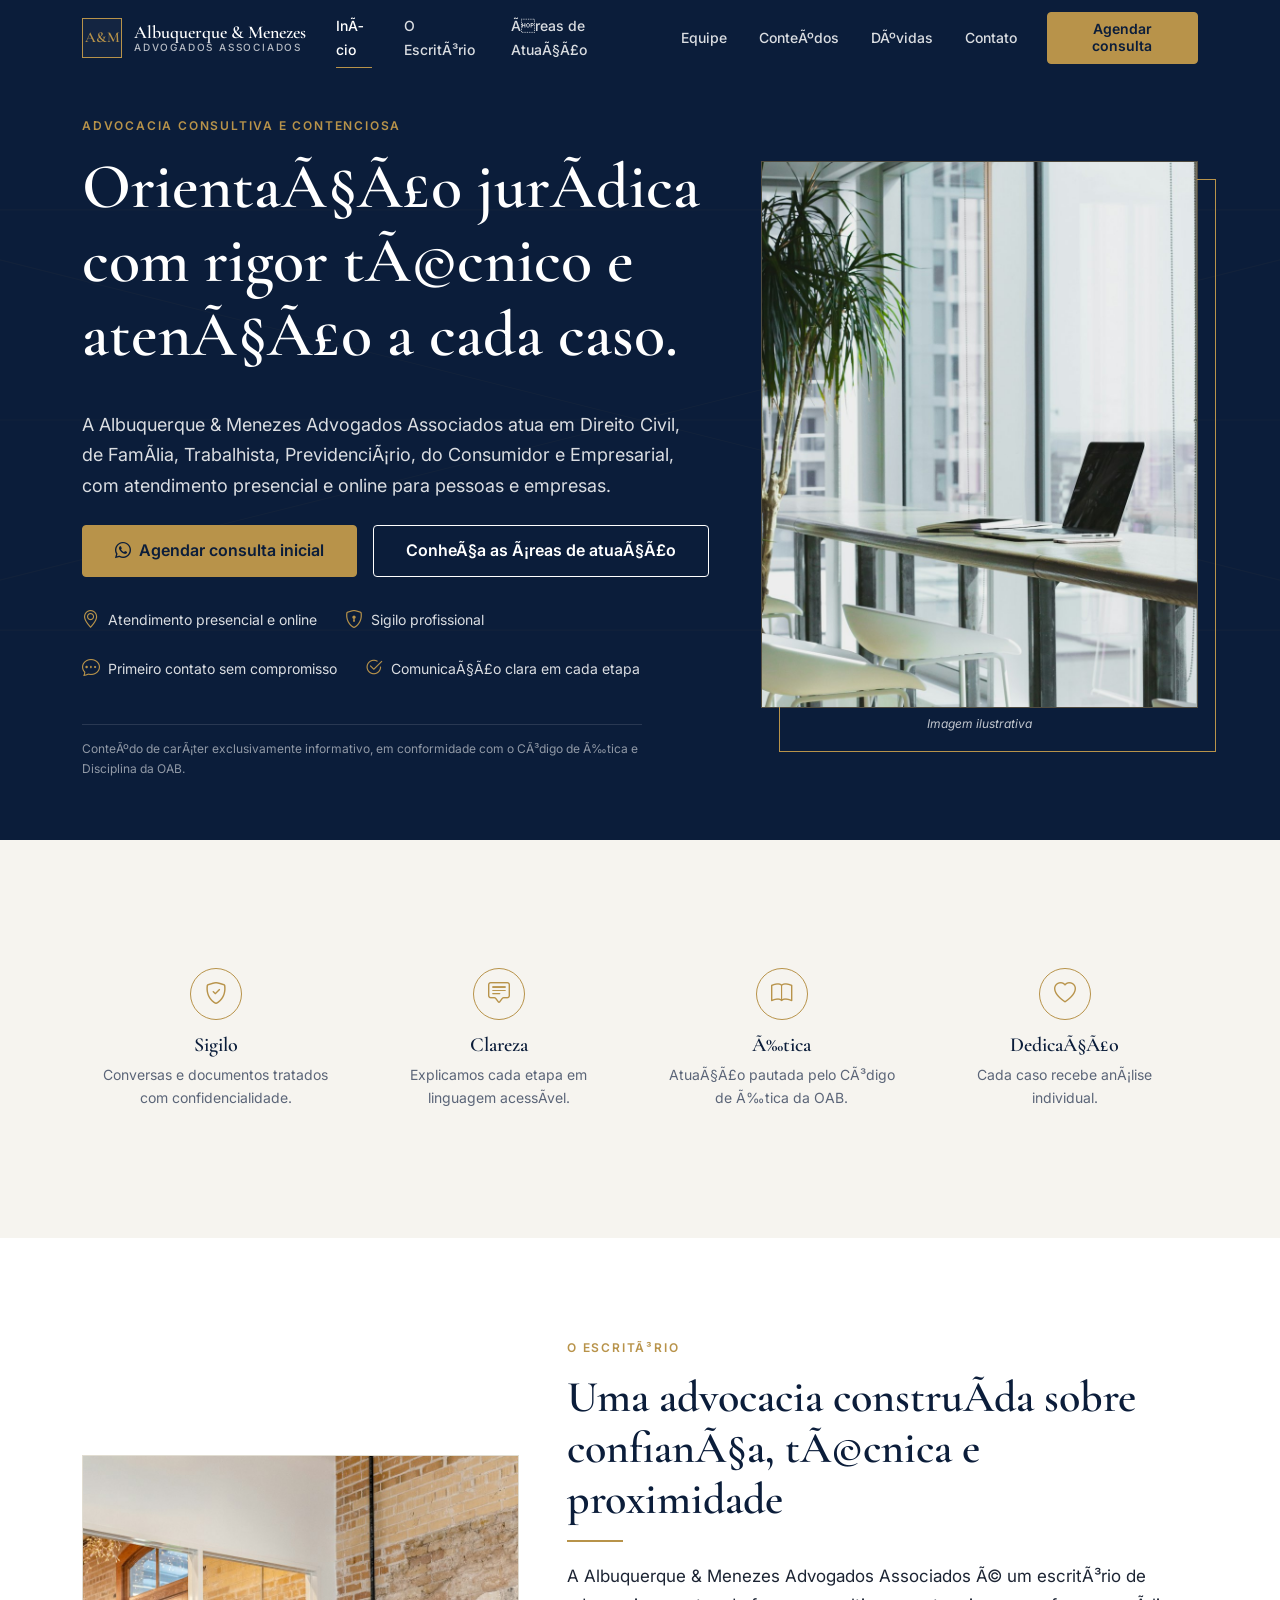
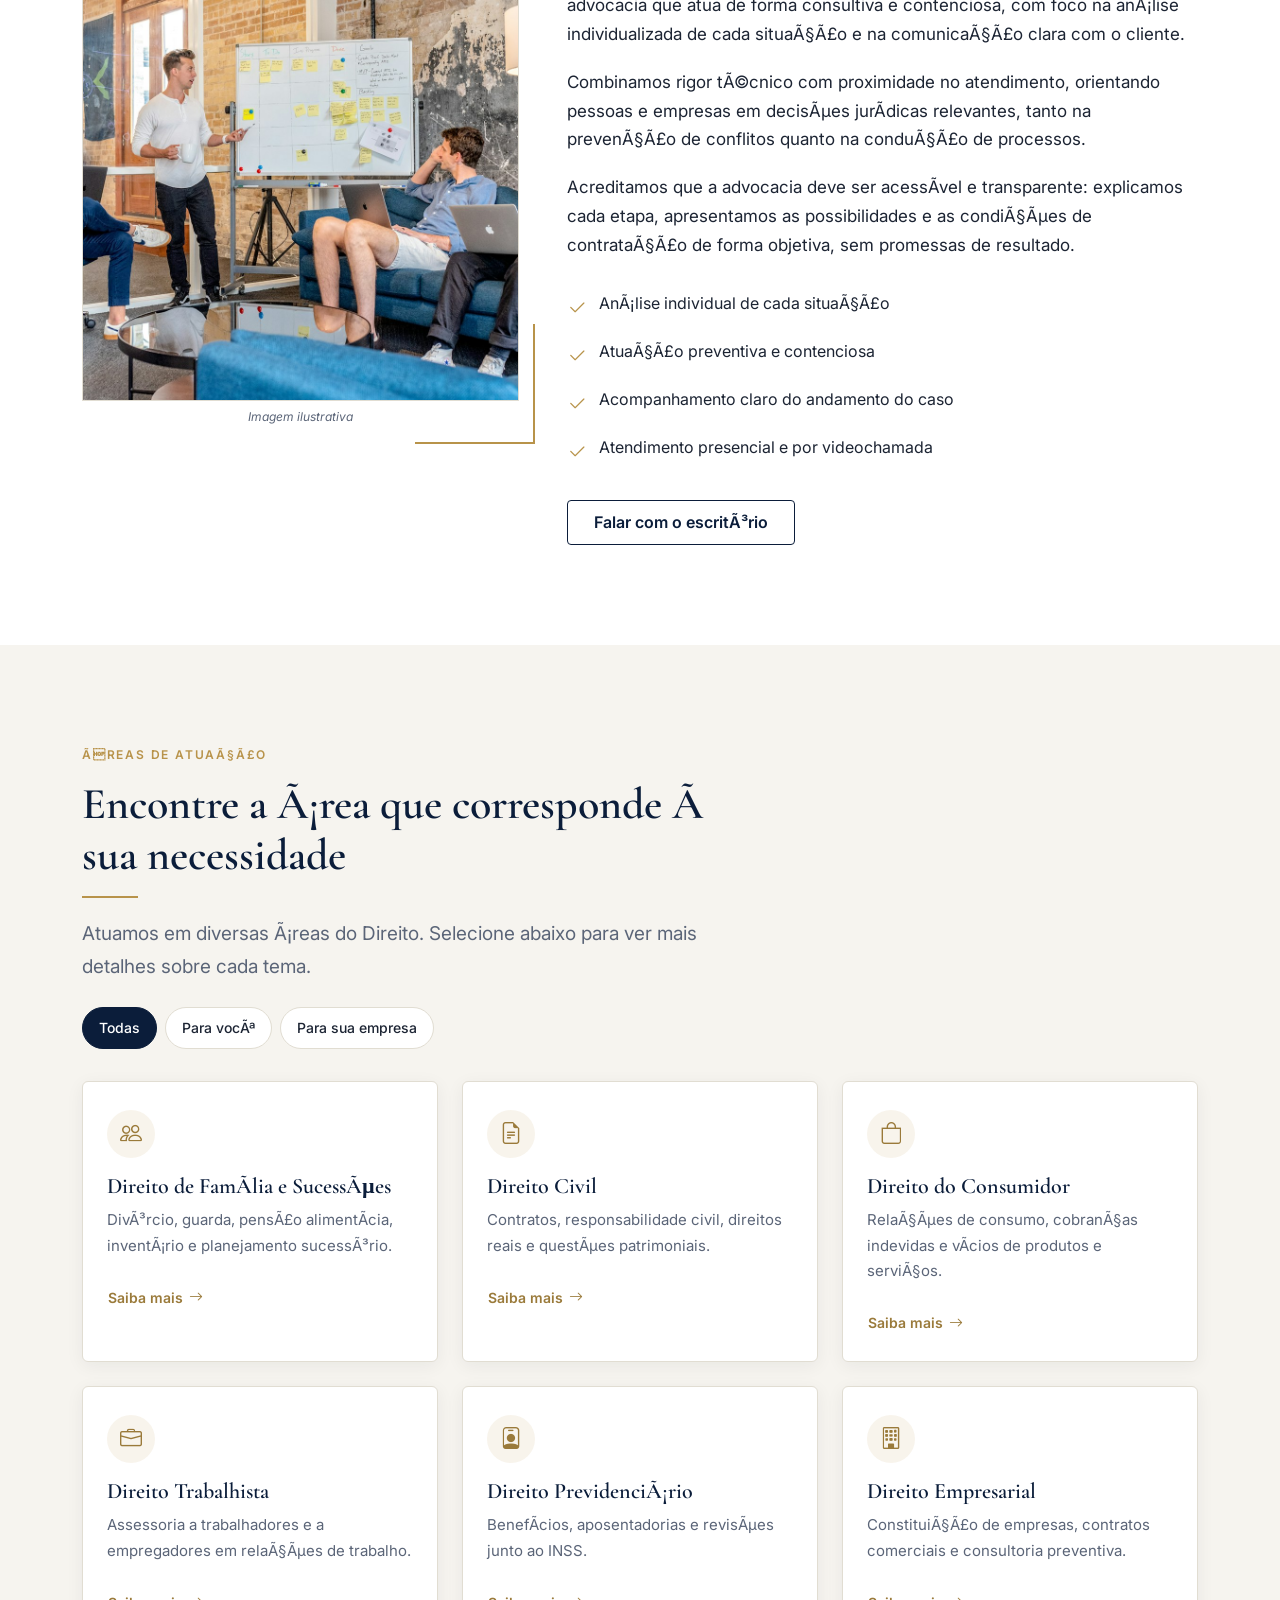
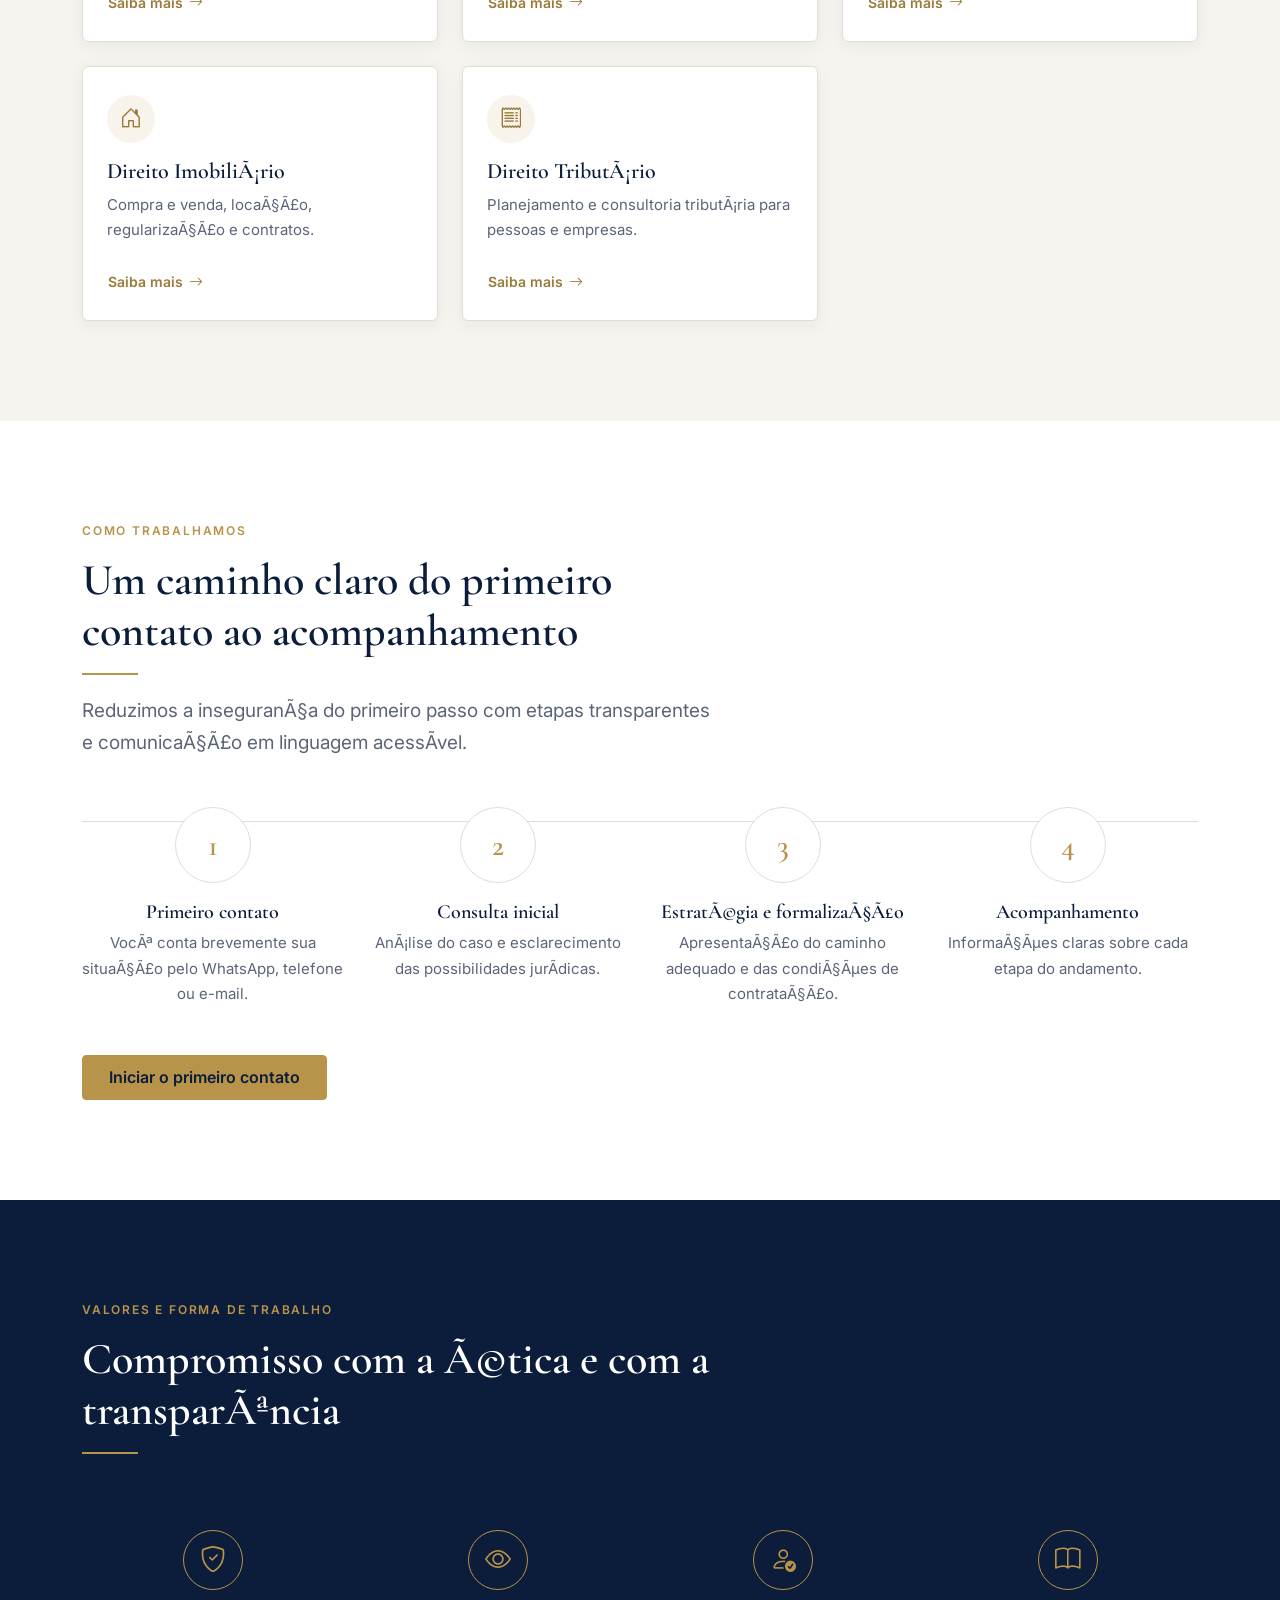
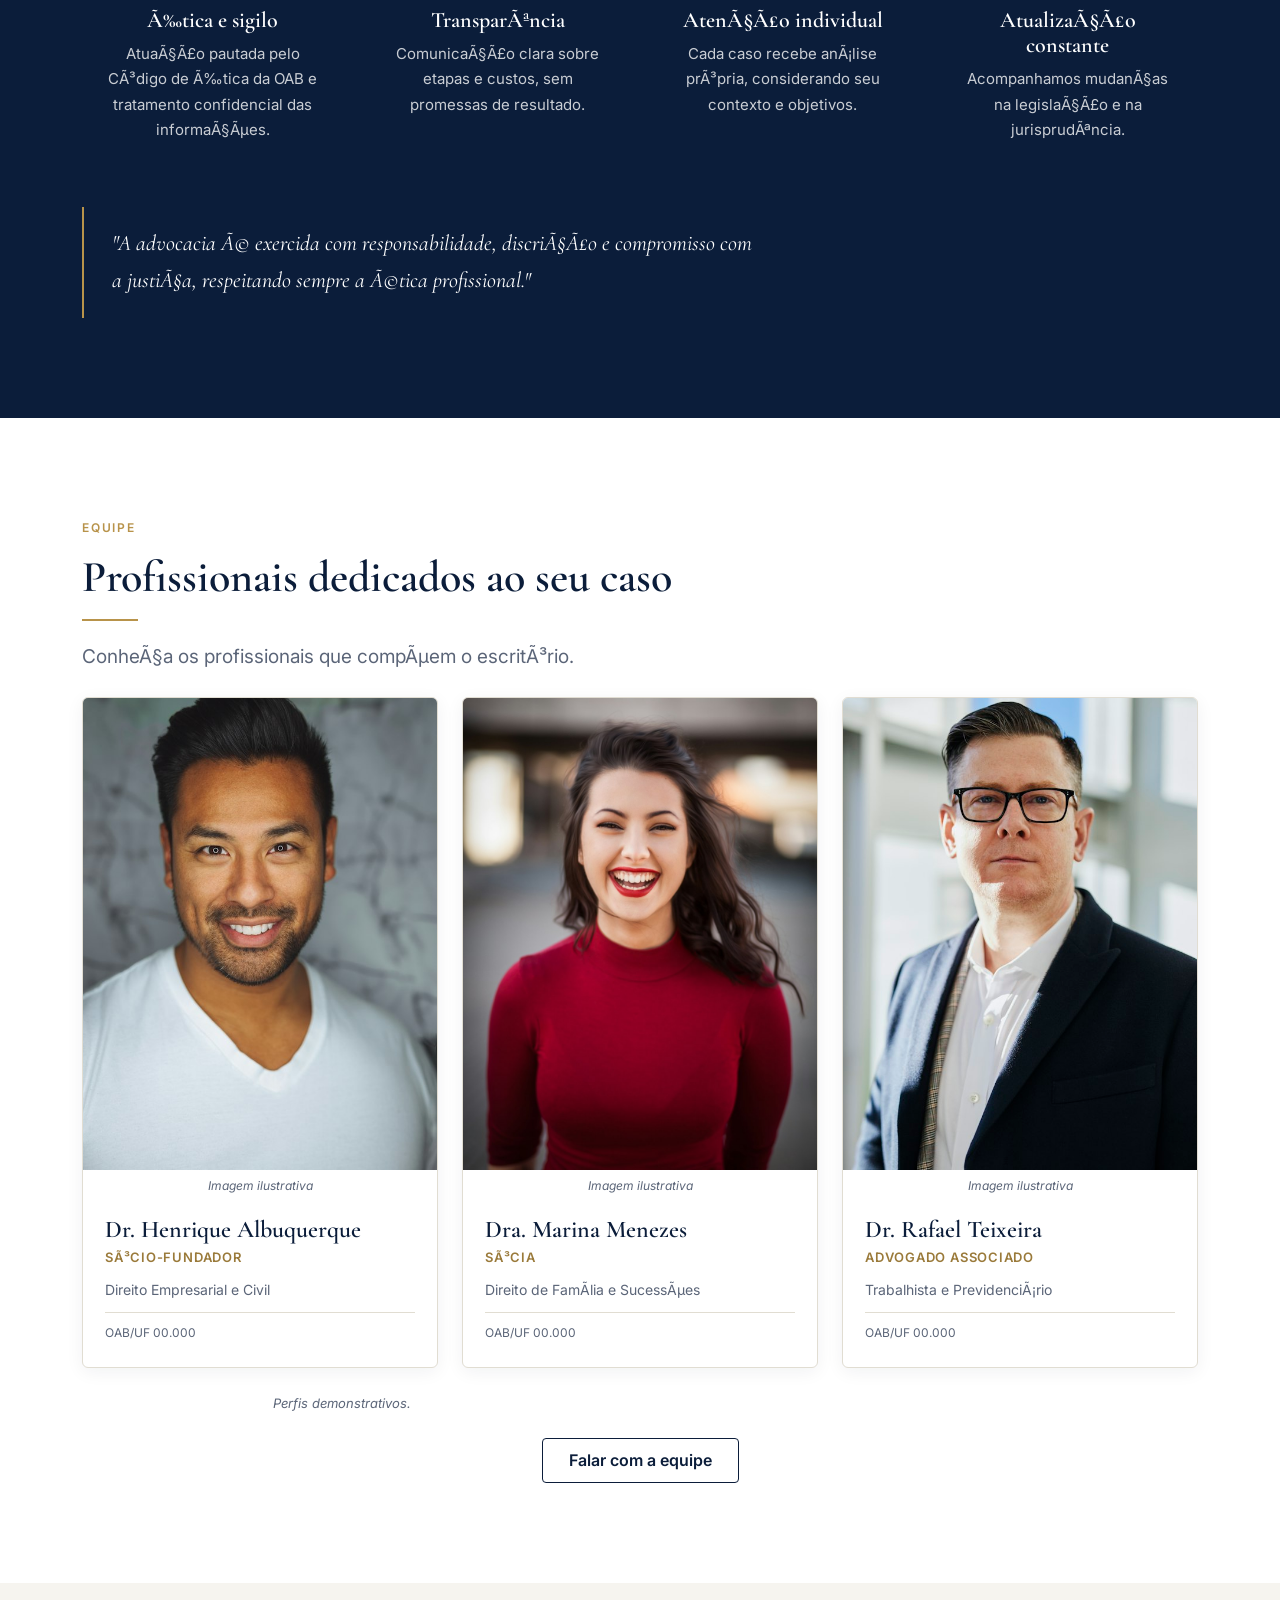
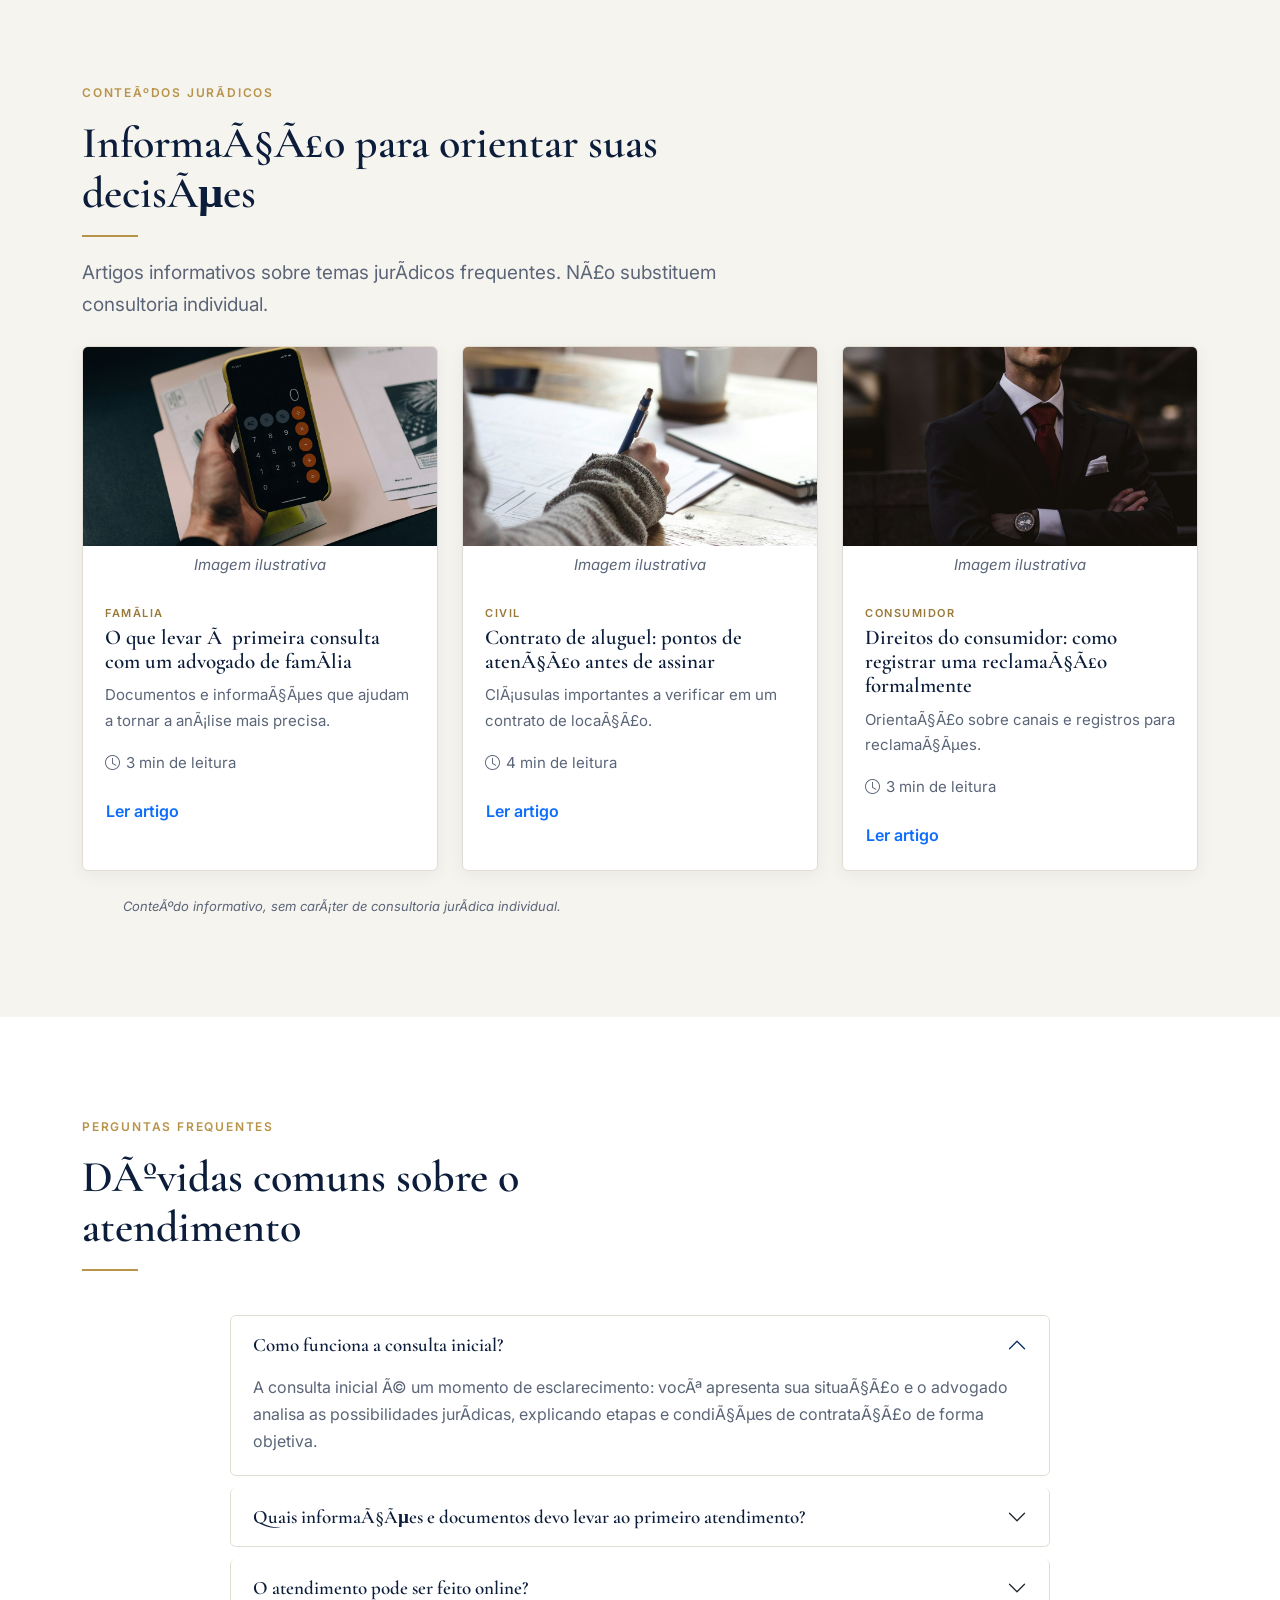
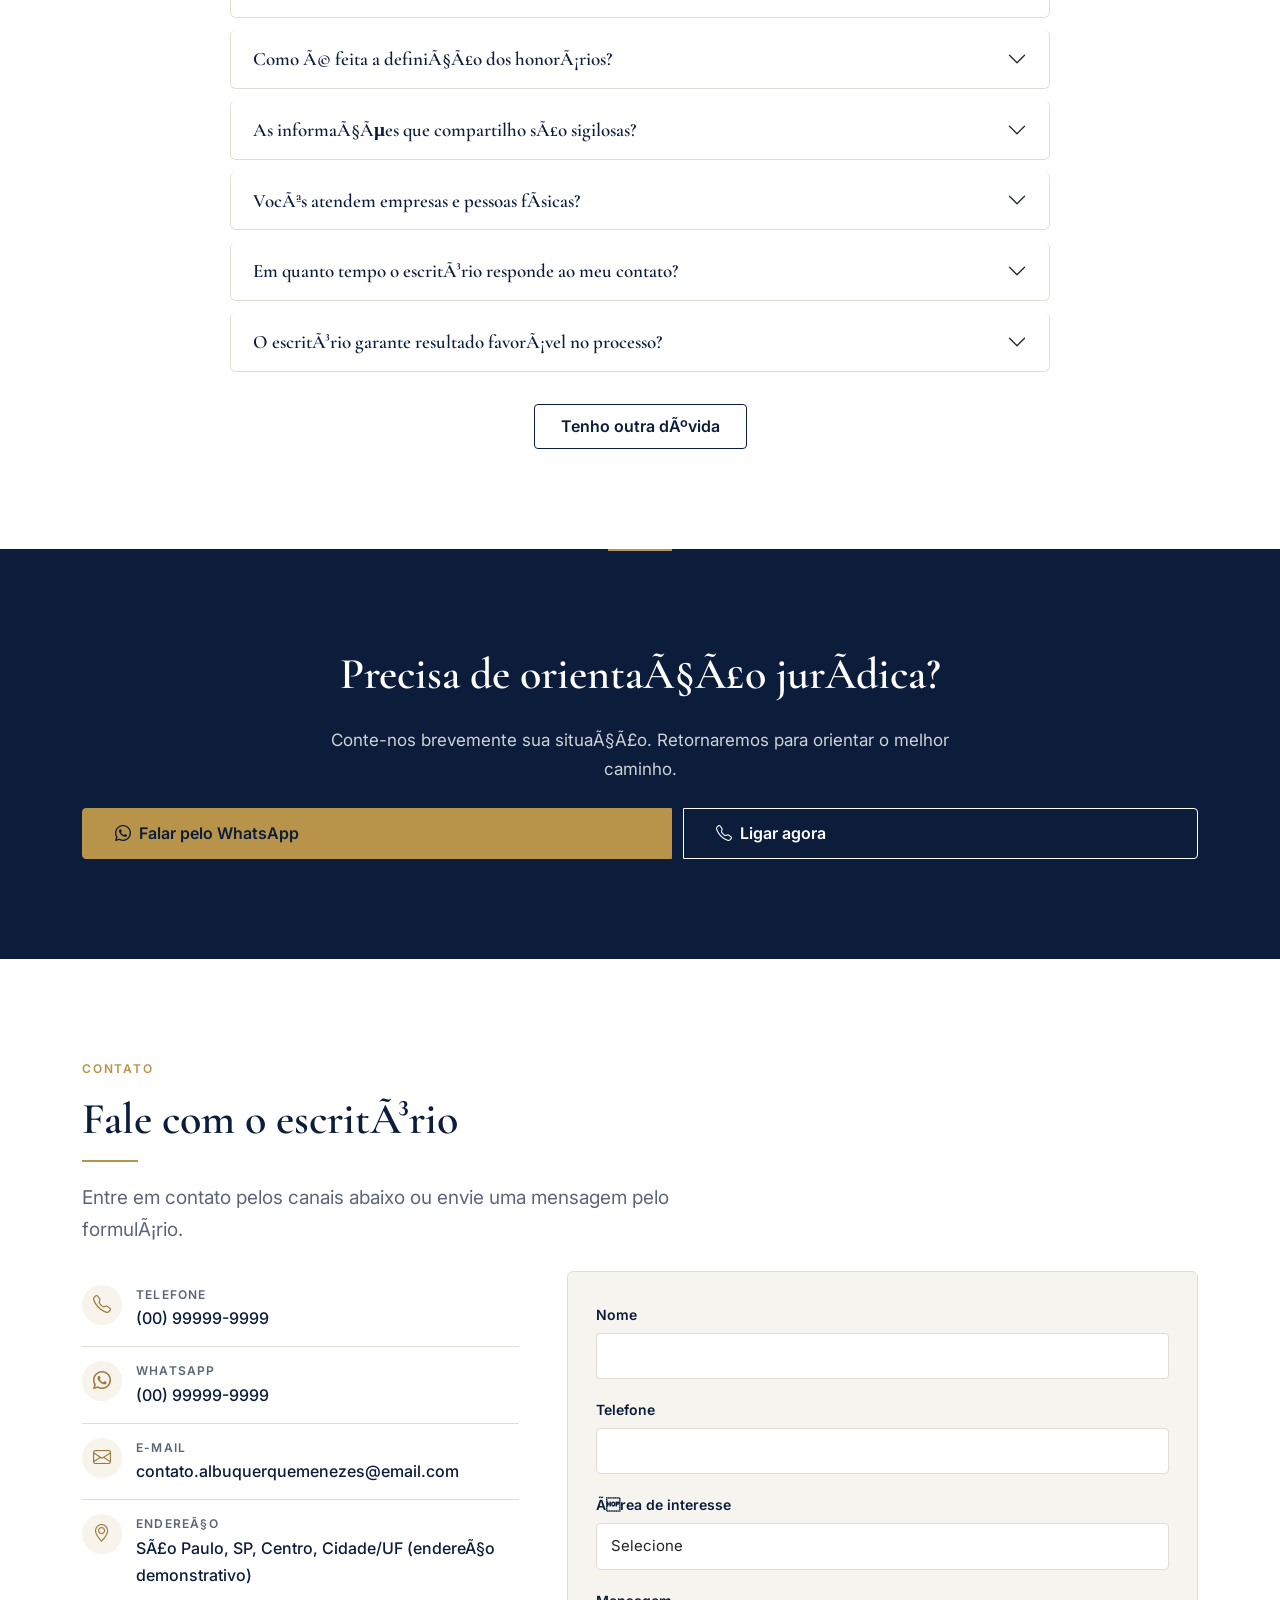
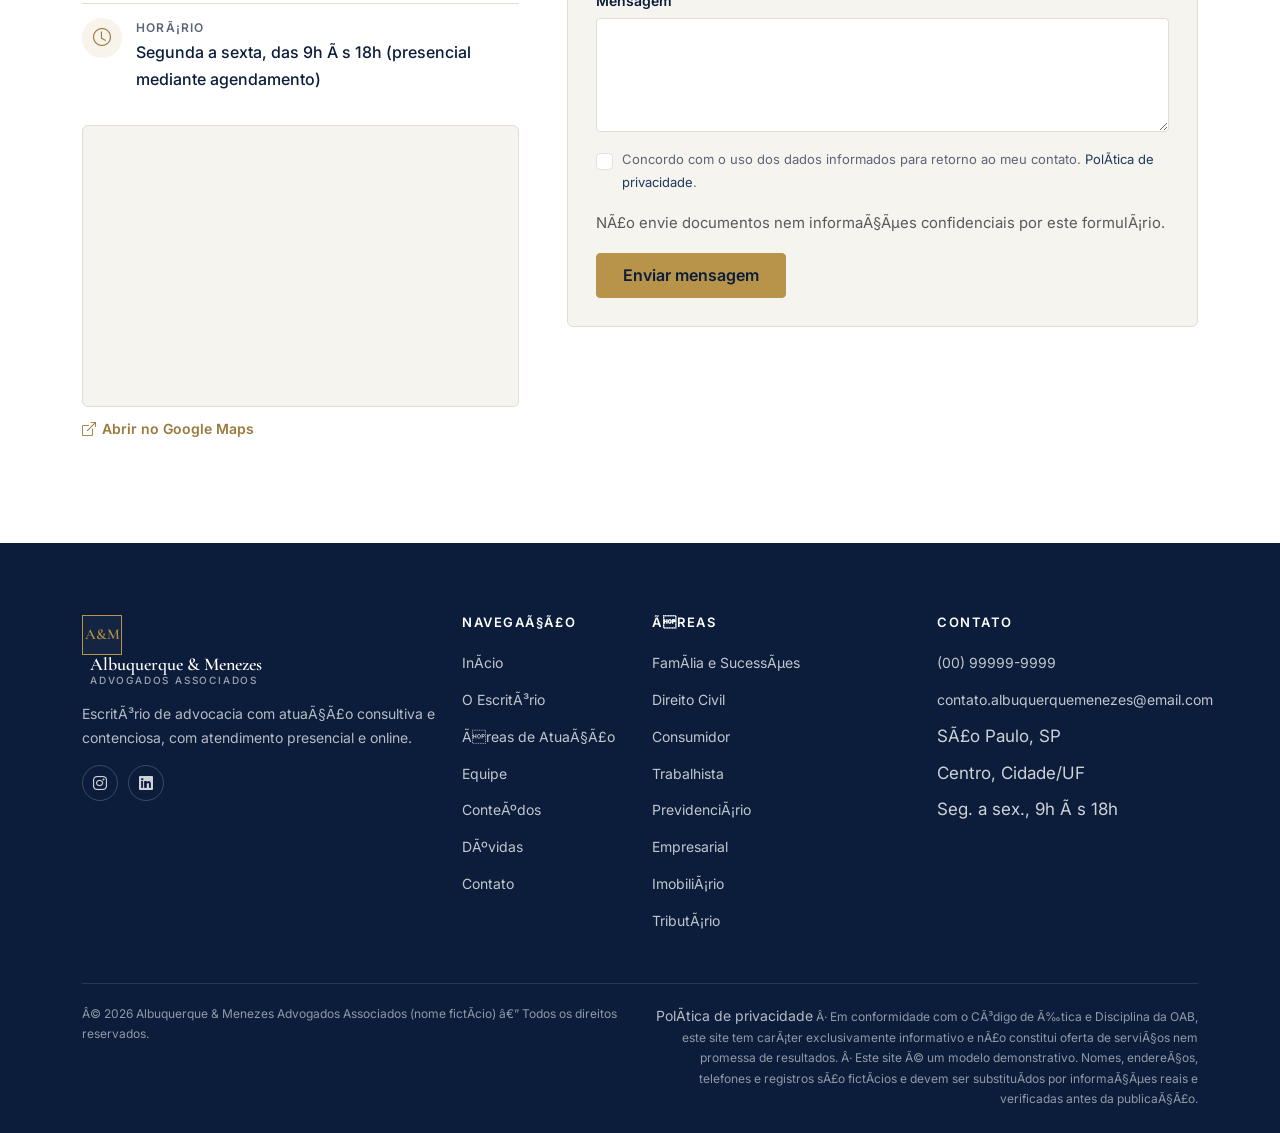
==== commit f72c753d: "padronizacao de dados ficticios" ====
--- a/index.html
+++ b/index.html
@@ -1,13 +1,13 @@
-<!DOCTYPE html>
+﻿<!DOCTYPE html>
 <html lang="pt-BR">
 <head>
   <meta charset="UTF-8">
   <meta name="viewport" content="width=device-width, initial-scale=1.0">
-  <title>Albuquerque &amp; Menezes Advogados Associados | Escritório de Advocacia</title>
-  <meta name="description" content="Escritório de advocacia com atuação em Direito Civil, de Família, Trabalhista, Previdenciário, do Consumidor e Empresarial. Atendimento presencial e online.">
+  <title>Albuquerque &amp; Menezes Advogados Associados | EscritÃ³rio de Advocacia</title>
+  <meta name="description" content="EscritÃ³rio de advocacia com atuaÃ§Ã£o em Direito Civil, de FamÃ­lia, Trabalhista, PrevidenciÃ¡rio, do Consumidor e Empresarial. Atendimento presencial e online.">
   <link rel="canonical" href="https://www.seudominio.com.br/">
   <meta property="og:title" content="Albuquerque &amp; Menezes Advogados Associados">
-  <meta property="og:description" content="Advocacia consultiva e contenciosa com rigor técnico e atendimento humano.">
+  <meta property="og:description" content="Advocacia consultiva e contenciosa com rigor tÃ©cnico e atendimento humano.">
   <meta property="og:type" content="website">
   <meta property="og:url" content="https://www.seudominio.com.br/">
   <meta property="og:image" content="https://www.seudominio.com.br/images/hero/hero-escritorio.jpg">
@@ -23,11 +23,11 @@
   <link href="css/style.css" rel="stylesheet">
 </head>
 <body>
-  <a class="skip-link" href="#conteudo">Pular para o conteúdo</a>
+  <a class="skip-link" href="#conteudo">Pular para o conteÃºdo</a>
   <header class="site-header">
-    <nav class="navbar navbar-expand-lg" aria-label="Navegação principal">
-      <div class="container">
-        <a class="navbar-brand" href="#inicio" aria-label="Albuquerque &amp; Menezes — Início">
+    <nav class="navbar navbar-expand-lg" aria-label="NavegaÃ§Ã£o principal">
+      <div class="container">
+        <a class="navbar-brand" href="#inicio" aria-label="Albuquerque &amp; Menezes â€” InÃ­cio">
           <span class="logo-mark" aria-hidden="true">A&amp;M</span>
           <span class="logo-text">
             <span class="logo-text__name">Albuquerque &amp; Menezes</span>
@@ -39,15 +39,15 @@
         </button>
         <div class="collapse navbar-collapse" id="mainNav">
           <ul class="navbar-nav ms-auto align-items-lg-center gap-lg-1">
-            <li class="nav-item"><a class="nav-link" href="#inicio">Início</a></li>
-            <li class="nav-item"><a class="nav-link" href="#escritorio">O Escritório</a></li>
-            <li class="nav-item"><a class="nav-link" href="#areas">Áreas de Atuação</a></li>
+            <li class="nav-item"><a class="nav-link" href="#inicio">InÃ­cio</a></li>
+            <li class="nav-item"><a class="nav-link" href="#escritorio">O EscritÃ³rio</a></li>
+            <li class="nav-item"><a class="nav-link" href="#areas">Ãreas de AtuaÃ§Ã£o</a></li>
             <li class="nav-item"><a class="nav-link" href="#equipe">Equipe</a></li>
-            <li class="nav-item"><a class="nav-link" href="#conteudos">Conteúdos</a></li>
-            <li class="nav-item"><a class="nav-link" href="#faq">Dúvidas</a></li>
+            <li class="nav-item"><a class="nav-link" href="#conteudos">ConteÃºdos</a></li>
+            <li class="nav-item"><a class="nav-link" href="#faq">DÃºvidas</a></li>
             <li class="nav-item"><a class="nav-link" href="#contato">Contato</a></li>
           </ul>
-          <a class="btn btn-gold btn-sm ms-lg-3 header-cta" data-wa="default" href="#">Agendar consulta</a>
+          <a class="btn btn-gold btn-sm ms-lg-3 header-cta" data-wa="default" href="https://wa.me/5500999999999">Agendar consulta</a>
         </div>
       </div>
     </nav>
@@ -59,25 +59,25 @@
         <div class="row align-items-center g-5 hero-grid">
           <div class="col-lg-7">
             <span class="hero-eyebrow section-eyebrow">Advocacia consultiva e contenciosa</span>
-            <h1 id="hero-title">Orientação jurídica com rigor técnico e atenção a cada caso.</h1>
-            <p class="hero-sub">A Albuquerque &amp; Menezes Advogados Associados atua em Direito Civil, de Família, Trabalhista, Previdenciário, do Consumidor e Empresarial, com atendimento presencial e online para pessoas e empresas.</p>
+            <h1 id="hero-title">OrientaÃ§Ã£o jurÃ­dica com rigor tÃ©cnico e atenÃ§Ã£o a cada caso.</h1>
+            <p class="hero-sub">A Albuquerque &amp; Menezes Advogados Associados atua em Direito Civil, de FamÃ­lia, Trabalhista, PrevidenciÃ¡rio, do Consumidor e Empresarial, com atendimento presencial e online para pessoas e empresas.</p>
             <div class="d-flex flex-wrap gap-3 mt-4">
-              <a class="btn btn-gold btn-lg" data-wa="default" href="#"><i class="bi bi-whatsapp" aria-hidden="true"></i> Agendar consulta inicial</a>
-              <a class="btn btn-outline-light btn-lg" href="#areas">Conheça as áreas de atuação</a>
+              <a class="btn btn-gold btn-lg" data-wa="default" href="https://wa.me/5500999999999"><i class="bi bi-whatsapp" aria-hidden="true"></i> Agendar consulta inicial</a>
+              <a class="btn btn-outline-light btn-lg" href="#areas">ConheÃ§a as Ã¡reas de atuaÃ§Ã£o</a>
             </div>
             <ul class="hero-trust" aria-label="Diferenciais do atendimento">
               <li><i class="bi bi-geo-alt" aria-hidden="true"></i> Atendimento presencial e online</li>
               <li><i class="bi bi-shield-lock" aria-hidden="true"></i> Sigilo profissional</li>
               <li><i class="bi bi-chat-dots" aria-hidden="true"></i> Primeiro contato sem compromisso</li>
-              <li><i class="bi bi-check2-circle" aria-hidden="true"></i> Comunicação clara em cada etapa</li>
+              <li><i class="bi bi-check2-circle" aria-hidden="true"></i> ComunicaÃ§Ã£o clara em cada etapa</li>
             </ul>
-            <p class="hero-notice">Conteúdo de caráter exclusivamente informativo, em conformidade com o Código de Ética e Disciplina da OAB.</p>
+            <p class="hero-notice">ConteÃºdo de carÃ¡ter exclusivamente informativo, em conformidade com o CÃ³digo de Ã‰tica e Disciplina da OAB.</p>
           </div>
           <div class="col-lg-5">
             <div class="hero-image-wrap reveal">
               <div class="hero-image-accent" aria-hidden="true"></div>
               <div class="hero-image-frame">
-                <img src="images/hero/hero-escritorio.jpg" alt="Mesa de reunião em escritório de advocacia com estantes ao fundo" width="460" height="575" fetchpriority="high">
+                <img src="images/hero/hero-escritorio.jpg" alt="Mesa de reuniÃ£o em escritÃ³rio de advocacia com estantes ao fundo" width="460" height="575" fetchpriority="high">
                 <p class="img-caption">Imagem ilustrativa</p>
               </div>
             </div>
@@ -87,12 +87,12 @@
     </section>
     <section class="section principles" aria-labelledby="principles-title">
       <div class="container">
-        <h2 class="visually-hidden" id="principles-title">Princípios do escritório</h2>
+        <h2 class="visually-hidden" id="principles-title">PrincÃ­pios do escritÃ³rio</h2>
         <div class="row g-3">
           <div class="col-6 col-md-3"><div class="principle reveal"><div class="principle__icon" aria-hidden="true"><i class="bi bi-shield-check"></i></div><h3>Sigilo</h3><p>Conversas e documentos tratados com confidencialidade.</p></div></div>
-          <div class="col-6 col-md-3"><div class="principle reveal reveal-delay-1"><div class="principle__icon" aria-hidden="true"><i class="bi bi-chat-square-text"></i></div><h3>Clareza</h3><p>Explicamos cada etapa em linguagem acessível.</p></div></div>
-          <div class="col-6 col-md-3"><div class="principle reveal reveal-delay-2"><div class="principle__icon" aria-hidden="true"><i class="bi bi-book"></i></div><h3>Ética</h3><p>Atuação pautada pelo Código de Ética da OAB.</p></div></div>
-          <div class="col-6 col-md-3"><div class="principle reveal reveal-delay-3"><div class="principle__icon" aria-hidden="true"><i class="bi bi-heart"></i></div><h3>Dedicação</h3><p>Cada caso recebe análise individual.</p></div></div>
+          <div class="col-6 col-md-3"><div class="principle reveal reveal-delay-1"><div class="principle__icon" aria-hidden="true"><i class="bi bi-chat-square-text"></i></div><h3>Clareza</h3><p>Explicamos cada etapa em linguagem acessÃ­vel.</p></div></div>
+          <div class="col-6 col-md-3"><div class="principle reveal reveal-delay-2"><div class="principle__icon" aria-hidden="true"><i class="bi bi-book"></i></div><h3>Ã‰tica</h3><p>AtuaÃ§Ã£o pautada pelo CÃ³digo de Ã‰tica da OAB.</p></div></div>
+          <div class="col-6 col-md-3"><div class="principle reveal reveal-delay-3"><div class="principle__icon" aria-hidden="true"><i class="bi bi-heart"></i></div><h3>DedicaÃ§Ã£o</h3><p>Cada caso recebe anÃ¡lise individual.</p></div></div>
         </div>
       </div>
     </section>
@@ -102,24 +102,24 @@
         <div class="row align-items-center g-5">
           <div class="col-lg-5 reveal">
             <div class="about-image">
-              <img src="images/about/escritorio-sobre.jpg" alt="Biblioteca jurídica em ambiente sóbrio de escritório" width="460" height="575" loading="lazy">
+              <img src="images/about/escritorio-sobre.jpg" alt="Biblioteca jurÃ­dica em ambiente sÃ³brio de escritÃ³rio" width="460" height="575" loading="lazy">
               <p class="img-caption img-caption--dark">Imagem ilustrativa</p>
               <div class="about-image__accent" aria-hidden="true"></div>
             </div>
           </div>
           <div class="col-lg-7 reveal">
-            <span class="section-eyebrow">O Escritório</span>
-            <h2 id="about-title" class="section-title">Uma advocacia construída sobre confiança, técnica e proximidade</h2>
-            <p>A Albuquerque &amp; Menezes Advogados Associados é um escritório de advocacia que atua de forma consultiva e contenciosa, com foco na análise individualizada de cada situação e na comunicação clara com o cliente.</p>
-            <p>Combinamos rigor técnico com proximidade no atendimento, orientando pessoas e empresas em decisões jurídicas relevantes, tanto na prevenção de conflitos quanto na condução de processos.</p>
-            <p>Acreditamos que a advocacia deve ser acessível e transparente: explicamos cada etapa, apresentamos as possibilidades e as condições de contratação de forma objetiva, sem promessas de resultado.</p>
+            <span class="section-eyebrow">O EscritÃ³rio</span>
+            <h2 id="about-title" class="section-title">Uma advocacia construÃ­da sobre confianÃ§a, tÃ©cnica e proximidade</h2>
+            <p>A Albuquerque &amp; Menezes Advogados Associados Ã© um escritÃ³rio de advocacia que atua de forma consultiva e contenciosa, com foco na anÃ¡lise individualizada de cada situaÃ§Ã£o e na comunicaÃ§Ã£o clara com o cliente.</p>
+            <p>Combinamos rigor tÃ©cnico com proximidade no atendimento, orientando pessoas e empresas em decisÃµes jurÃ­dicas relevantes, tanto na prevenÃ§Ã£o de conflitos quanto na conduÃ§Ã£o de processos.</p>
+            <p>Acreditamos que a advocacia deve ser acessÃ­vel e transparente: explicamos cada etapa, apresentamos as possibilidades e as condiÃ§Ãµes de contrataÃ§Ã£o de forma objetiva, sem promessas de resultado.</p>
             <ul class="check-list">
-              <li><i class="bi bi-check2" aria-hidden="true"></i> Análise individual de cada situação</li>
-              <li><i class="bi bi-check2" aria-hidden="true"></i> Atuação preventiva e contenciosa</li>
+              <li><i class="bi bi-check2" aria-hidden="true"></i> AnÃ¡lise individual de cada situaÃ§Ã£o</li>
+              <li><i class="bi bi-check2" aria-hidden="true"></i> AtuaÃ§Ã£o preventiva e contenciosa</li>
               <li><i class="bi bi-check2" aria-hidden="true"></i> Acompanhamento claro do andamento do caso</li>
               <li><i class="bi bi-check2" aria-hidden="true"></i> Atendimento presencial e por videochamada</li>
             </ul>
-            <a class="btn btn-outline" data-wa="default" href="#">Falar com o escritório</a>
+            <a class="btn btn-outline" data-wa="default" href="https://wa.me/5500999999999">Falar com o escritÃ³rio</a>
           </div>
         </div>
       </div>
@@ -129,26 +129,26 @@
       <div class="container">
         <div class="row mb-4">
           <div class="col-lg-7">
-            <span class="section-eyebrow">Áreas de Atuação</span>
-            <h2 id="areas-title" class="section-title">Encontre a área que corresponde à sua necessidade</h2>
-            <p class="lede">Atuamos em diversas áreas do Direito. Selecione abaixo para ver mais detalhes sobre cada tema.</p>
-          </div>
-        </div>
-        <div class="area-filters" role="tablist" aria-label="Filtrar áreas">
+            <span class="section-eyebrow">Ãreas de AtuaÃ§Ã£o</span>
+            <h2 id="areas-title" class="section-title">Encontre a Ã¡rea que corresponde Ã  sua necessidade</h2>
+            <p class="lede">Atuamos em diversas Ã¡reas do Direito. Selecione abaixo para ver mais detalhes sobre cada tema.</p>
+          </div>
+        </div>
+        <div class="area-filters" role="tablist" aria-label="Filtrar Ã¡reas">
           <button class="filter-chip is-active" data-filter="all" type="button">Todas</button>
-          <button class="filter-chip" data-filter="pessoa" type="button">Para você</button>
+          <button class="filter-chip" data-filter="pessoa" type="button">Para vocÃª</button>
           <button class="filter-chip" data-filter="empresa" type="button">Para sua empresa</button>
         </div>
         <div class="row g-4">
-          <div class="col-md-6 col-lg-4 area-card-wrap" data-cats="pessoa"><article class="card-area"><div class="card-area__icon" aria-hidden="true"><i class="bi bi-people"></i></div><h3>Direito de Família e Sucessões</h3><p>Divórcio, guarda, pensão alimentícia, inventário e planejamento sucessório.</p><button type="button" class="card-area__link btn btn-link p-0" data-bs-toggle="modal" data-bs-target="#areaModal" data-area-modal data-area="familia">Saiba mais <i class="bi bi-arrow-right" aria-hidden="true"></i></button></article></div>
-          <div class="col-md-6 col-lg-4 area-card-wrap" data-cats="pessoa,empresa"><article class="card-area"><div class="card-area__icon" aria-hidden="true"><i class="bi bi-file-earmark-text"></i></div><h3>Direito Civil</h3><p>Contratos, responsabilidade civil, direitos reais e questões patrimoniais.</p><button type="button" class="card-area__link btn btn-link p-0" data-bs-toggle="modal" data-bs-target="#areaModal" data-area-modal data-area="civil">Saiba mais <i class="bi bi-arrow-right" aria-hidden="true"></i></button></article></div>
-          <div class="col-md-6 col-lg-4 area-card-wrap" data-cats="pessoa"><article class="card-area"><div class="card-area__icon" aria-hidden="true"><i class="bi bi-bag"></i></div><h3>Direito do Consumidor</h3><p>Relações de consumo, cobranças indevidas e vícios de produtos e serviços.</p><button type="button" class="card-area__link btn btn-link p-0" data-bs-toggle="modal" data-bs-target="#areaModal" data-area-modal data-area="consumidor">Saiba mais <i class="bi bi-arrow-right" aria-hidden="true"></i></button></article></div>
-          <div class="col-md-6 col-lg-4 area-card-wrap" data-cats="pessoa,empresa"><article class="card-area"><div class="card-area__icon" aria-hidden="true"><i class="bi bi-briefcase"></i></div><h3>Direito Trabalhista</h3><p>Assessoria a trabalhadores e a empregadores em relações de trabalho.</p><button type="button" class="card-area__link btn btn-link p-0" data-bs-toggle="modal" data-bs-target="#areaModal" data-area-modal data-area="trabalhista">Saiba mais <i class="bi bi-arrow-right" aria-hidden="true"></i></button></article></div>
-
-          <div class="col-md-6 col-lg-4 area-card-wrap" data-cats="pessoa"><article class="card-area"><div class="card-area__icon" aria-hidden="true"><i class="bi bi-person-badge"></i></div><h3>Direito Previdenciário</h3><p>Benefícios, aposentadorias e revisões junto ao INSS.</p><button type="button" class="card-area__link btn btn-link p-0" data-bs-toggle="modal" data-bs-target="#areaModal" data-area-modal data-area="previdenciario">Saiba mais <i class="bi bi-arrow-right" aria-hidden="true"></i></button></article></div>
-          <div class="col-md-6 col-lg-4 area-card-wrap" data-cats="empresa"><article class="card-area"><div class="card-area__icon" aria-hidden="true"><i class="bi bi-building"></i></div><h3>Direito Empresarial</h3><p>Constituição de empresas, contratos comerciais e consultoria preventiva.</p><button type="button" class="card-area__link btn btn-link p-0" data-bs-toggle="modal" data-bs-target="#areaModal" data-area-modal data-area="empresarial">Saiba mais <i class="bi bi-arrow-right" aria-hidden="true"></i></button></article></div>
-          <div class="col-md-6 col-lg-4 area-card-wrap" data-cats="pessoa"><article class="card-area"><div class="card-area__icon" aria-hidden="true"><i class="bi bi-house-door"></i></div><h3>Direito Imobiliário</h3><p>Compra e venda, locação, regularização e contratos.</p><button type="button" class="card-area__link btn btn-link p-0" data-bs-toggle="modal" data-bs-target="#areaModal" data-area-modal data-area="imobiliario">Saiba mais <i class="bi bi-arrow-right" aria-hidden="true"></i></button></article></div>
-          <div class="col-md-6 col-lg-4 area-card-wrap" data-cats="pessoa,empresa"><article class="card-area"><div class="card-area__icon" aria-hidden="true"><i class="bi bi-receipt"></i></div><h3>Direito Tributário</h3><p>Planejamento e consultoria tributária para pessoas e empresas.</p><button type="button" class="card-area__link btn btn-link p-0" data-bs-toggle="modal" data-bs-target="#areaModal" data-area-modal data-area="tributario">Saiba mais <i class="bi bi-arrow-right" aria-hidden="true"></i></button></article></div>
+          <div class="col-md-6 col-lg-4 area-card-wrap" data-cats="pessoa"><article class="card-area"><div class="card-area__icon" aria-hidden="true"><i class="bi bi-people"></i></div><h3>Direito de FamÃ­lia e SucessÃµes</h3><p>DivÃ³rcio, guarda, pensÃ£o alimentÃ­cia, inventÃ¡rio e planejamento sucessÃ³rio.</p><button type="button" class="card-area__link btn btn-link p-0" data-bs-toggle="modal" data-bs-target="#areaModal" data-area-modal data-area="familia">Saiba mais <i class="bi bi-arrow-right" aria-hidden="true"></i></button></article></div>
+          <div class="col-md-6 col-lg-4 area-card-wrap" data-cats="pessoa,empresa"><article class="card-area"><div class="card-area__icon" aria-hidden="true"><i class="bi bi-file-earmark-text"></i></div><h3>Direito Civil</h3><p>Contratos, responsabilidade civil, direitos reais e questÃµes patrimoniais.</p><button type="button" class="card-area__link btn btn-link p-0" data-bs-toggle="modal" data-bs-target="#areaModal" data-area-modal data-area="civil">Saiba mais <i class="bi bi-arrow-right" aria-hidden="true"></i></button></article></div>
+          <div class="col-md-6 col-lg-4 area-card-wrap" data-cats="pessoa"><article class="card-area"><div class="card-area__icon" aria-hidden="true"><i class="bi bi-bag"></i></div><h3>Direito do Consumidor</h3><p>RelaÃ§Ãµes de consumo, cobranÃ§as indevidas e vÃ­cios de produtos e serviÃ§os.</p><button type="button" class="card-area__link btn btn-link p-0" data-bs-toggle="modal" data-bs-target="#areaModal" data-area-modal data-area="consumidor">Saiba mais <i class="bi bi-arrow-right" aria-hidden="true"></i></button></article></div>
+          <div class="col-md-6 col-lg-4 area-card-wrap" data-cats="pessoa,empresa"><article class="card-area"><div class="card-area__icon" aria-hidden="true"><i class="bi bi-briefcase"></i></div><h3>Direito Trabalhista</h3><p>Assessoria a trabalhadores e a empregadores em relaÃ§Ãµes de trabalho.</p><button type="button" class="card-area__link btn btn-link p-0" data-bs-toggle="modal" data-bs-target="#areaModal" data-area-modal data-area="trabalhista">Saiba mais <i class="bi bi-arrow-right" aria-hidden="true"></i></button></article></div>
+
+          <div class="col-md-6 col-lg-4 area-card-wrap" data-cats="pessoa"><article class="card-area"><div class="card-area__icon" aria-hidden="true"><i class="bi bi-person-badge"></i></div><h3>Direito PrevidenciÃ¡rio</h3><p>BenefÃ­cios, aposentadorias e revisÃµes junto ao INSS.</p><button type="button" class="card-area__link btn btn-link p-0" data-bs-toggle="modal" data-bs-target="#areaModal" data-area-modal data-area="previdenciario">Saiba mais <i class="bi bi-arrow-right" aria-hidden="true"></i></button></article></div>
+          <div class="col-md-6 col-lg-4 area-card-wrap" data-cats="empresa"><article class="card-area"><div class="card-area__icon" aria-hidden="true"><i class="bi bi-building"></i></div><h3>Direito Empresarial</h3><p>ConstituiÃ§Ã£o de empresas, contratos comerciais e consultoria preventiva.</p><button type="button" class="card-area__link btn btn-link p-0" data-bs-toggle="modal" data-bs-target="#areaModal" data-area-modal data-area="empresarial">Saiba mais <i class="bi bi-arrow-right" aria-hidden="true"></i></button></article></div>
+          <div class="col-md-6 col-lg-4 area-card-wrap" data-cats="pessoa"><article class="card-area"><div class="card-area__icon" aria-hidden="true"><i class="bi bi-house-door"></i></div><h3>Direito ImobiliÃ¡rio</h3><p>Compra e venda, locaÃ§Ã£o, regularizaÃ§Ã£o e contratos.</p><button type="button" class="card-area__link btn btn-link p-0" data-bs-toggle="modal" data-bs-target="#areaModal" data-area-modal data-area="imobiliario">Saiba mais <i class="bi bi-arrow-right" aria-hidden="true"></i></button></article></div>
+          <div class="col-md-6 col-lg-4 area-card-wrap" data-cats="pessoa,empresa"><article class="card-area"><div class="card-area__icon" aria-hidden="true"><i class="bi bi-receipt"></i></div><h3>Direito TributÃ¡rio</h3><p>Planejamento e consultoria tributÃ¡ria para pessoas e empresas.</p><button type="button" class="card-area__link btn btn-link p-0" data-bs-toggle="modal" data-bs-target="#areaModal" data-area-modal data-area="tributario">Saiba mais <i class="bi bi-arrow-right" aria-hidden="true"></i></button></article></div>
         </div>
       </div>
     </section>
@@ -159,7 +159,7 @@
           <div class="col-lg-7">
             <span class="section-eyebrow">Como Trabalhamos</span>
             <h2 id="process-title" class="section-title">Um caminho claro do primeiro contato ao acompanhamento</h2>
-            <p class="lede">Reduzimos a insegurança do primeiro passo com etapas transparentes e comunicação em linguagem acessível.</p>
+            <p class="lede">Reduzimos a inseguranÃ§a do primeiro passo com etapas transparentes e comunicaÃ§Ã£o em linguagem acessÃ­vel.</p>
           </div>
         </div>
         <div class="timeline">
@@ -167,23 +167,23 @@
           <div class="row g-4">
             <div class="col-md-3 timeline__step">
               <div class="timeline__num">1</div>
-              <div class="timeline__body"><h3>Primeiro contato</h3><p>Você conta brevemente sua situação pelo WhatsApp, telefone ou e-mail.</p></div>
+              <div class="timeline__body"><h3>Primeiro contato</h3><p>VocÃª conta brevemente sua situaÃ§Ã£o pelo WhatsApp, telefone ou e-mail.</p></div>
             </div>
             <div class="col-md-3 timeline__step">
               <div class="timeline__num">2</div>
-              <div class="timeline__body"><h3>Consulta inicial</h3><p>Análise do caso e esclarecimento das possibilidades jurídicas.</p></div>
+              <div class="timeline__body"><h3>Consulta inicial</h3><p>AnÃ¡lise do caso e esclarecimento das possibilidades jurÃ­dicas.</p></div>
             </div>
             <div class="col-md-3 timeline__step">
               <div class="timeline__num">3</div>
-              <div class="timeline__body"><h3>Estratégia e formalização</h3><p>Apresentação do caminho adequado e das condições de contratação.</p></div>
+              <div class="timeline__body"><h3>EstratÃ©gia e formalizaÃ§Ã£o</h3><p>ApresentaÃ§Ã£o do caminho adequado e das condiÃ§Ãµes de contrataÃ§Ã£o.</p></div>
             </div>
             <div class="col-md-3 timeline__step">
               <div class="timeline__num">4</div>
-              <div class="timeline__body"><h3>Acompanhamento</h3><p>Informações claras sobre cada etapa do andamento.</p></div>
-            </div>
-          </div>
-        </div>
-        <div class="mt-5"><a class="btn btn-gold" data-wa="default" href="#">Iniciar o primeiro contato</a></div>
+              <div class="timeline__body"><h3>Acompanhamento</h3><p>InformaÃ§Ãµes claras sobre cada etapa do andamento.</p></div>
+            </div>
+          </div>
+        </div>
+        <div class="mt-5"><a class="btn btn-gold" data-wa="default" href="https://wa.me/5500999999999">Iniciar o primeiro contato</a></div>
       </div>
     </section>
 
@@ -192,16 +192,16 @@
         <div class="row mb-4">
           <div class="col-lg-7">
             <span class="section-eyebrow">Valores e Forma de Trabalho</span>
-            <h2 id="values-title" class="section-title">Compromisso com a ética e com a transparência</h2>
+            <h2 id="values-title" class="section-title">Compromisso com a Ã©tica e com a transparÃªncia</h2>
           </div>
         </div>
         <div class="row g-4">
-          <div class="col-md-6 col-lg-3"><div class="value-card reveal"><div class="value-card__icon" aria-hidden="true"><i class="bi bi-shield-check"></i></div><h3>Ética e sigilo</h3><p>Atuação pautada pelo Código de Ética da OAB e tratamento confidencial das informações.</p></div></div>
-          <div class="col-md-6 col-lg-3"><div class="value-card reveal reveal-delay-1"><div class="value-card__icon" aria-hidden="true"><i class="bi bi-eye"></i></div><h3>Transparência</h3><p>Comunicação clara sobre etapas e custos, sem promessas de resultado.</p></div></div>
-          <div class="col-md-6 col-lg-3"><div class="value-card reveal reveal-delay-2"><div class="value-card__icon" aria-hidden="true"><i class="bi bi-person-check"></i></div><h3>Atenção individual</h3><p>Cada caso recebe análise própria, considerando seu contexto e objetivos.</p></div></div>
-          <div class="col-md-6 col-lg-3"><div class="value-card reveal reveal-delay-3"><div class="value-card__icon" aria-hidden="true"><i class="bi bi-book"></i></div><h3>Atualização constante</h3><p>Acompanhamos mudanças na legislação e na jurisprudência.</p></div></div>
-        </div>
-        <blockquote class="quote-block">"A advocacia é exercida com responsabilidade, discrição e compromisso com a justiça, respeitando sempre a ética profissional."</blockquote>
+          <div class="col-md-6 col-lg-3"><div class="value-card reveal"><div class="value-card__icon" aria-hidden="true"><i class="bi bi-shield-check"></i></div><h3>Ã‰tica e sigilo</h3><p>AtuaÃ§Ã£o pautada pelo CÃ³digo de Ã‰tica da OAB e tratamento confidencial das informaÃ§Ãµes.</p></div></div>
+          <div class="col-md-6 col-lg-3"><div class="value-card reveal reveal-delay-1"><div class="value-card__icon" aria-hidden="true"><i class="bi bi-eye"></i></div><h3>TransparÃªncia</h3><p>ComunicaÃ§Ã£o clara sobre etapas e custos, sem promessas de resultado.</p></div></div>
+          <div class="col-md-6 col-lg-3"><div class="value-card reveal reveal-delay-2"><div class="value-card__icon" aria-hidden="true"><i class="bi bi-person-check"></i></div><h3>AtenÃ§Ã£o individual</h3><p>Cada caso recebe anÃ¡lise prÃ³pria, considerando seu contexto e objetivos.</p></div></div>
+          <div class="col-md-6 col-lg-3"><div class="value-card reveal reveal-delay-3"><div class="value-card__icon" aria-hidden="true"><i class="bi bi-book"></i></div><h3>AtualizaÃ§Ã£o constante</h3><p>Acompanhamos mudanÃ§as na legislaÃ§Ã£o e na jurisprudÃªncia.</p></div></div>
+        </div>
+        <blockquote class="quote-block">"A advocacia Ã© exercida com responsabilidade, discriÃ§Ã£o e compromisso com a justiÃ§a, respeitando sempre a Ã©tica profissional."</blockquote>
       </div>
     </section>
 
@@ -211,7 +211,7 @@
           <div class="col-lg-7">
             <span class="section-eyebrow">Equipe</span>
             <h2 id="team-title" class="section-title">Profissionais dedicados ao seu caso</h2>
-            <p class="lede">Conheça os profissionais que compõem o escritório.</p>
+            <p class="lede">ConheÃ§a os profissionais que compÃµem o escritÃ³rio.</p>
           </div>
         </div>
         <div class="row g-4">
@@ -220,7 +220,7 @@
               <div class="team-card__photo"><img src="images/about/equipe-01.jpg" alt="Foto demonstrativa do profissional" width="300" height="400" loading="lazy"><p class="team-card__caption">Imagem ilustrativa</p></div>
               <div class="team-card__body">
                 <h3 class="team-card__name">Dr. Henrique Albuquerque</h3>
-                <p class="team-card__role">Sócio-fundador</p>
+                <p class="team-card__role">SÃ³cio-fundador</p>
                 <p class="team-card__areas">Direito Empresarial e Civil</p>
                 <p class="team-card__oab">OAB/UF 00.000</p>
               </div>
@@ -231,8 +231,8 @@
               <div class="team-card__photo"><img src="images/about/equipe-02.jpg" alt="Foto demonstrativa do profissional" width="300" height="400" loading="lazy"><p class="team-card__caption">Imagem ilustrativa</p></div>
               <div class="team-card__body">
                 <h3 class="team-card__name">Dra. Marina Menezes</h3>
-                <p class="team-card__role">Sócia</p>
-                <p class="team-card__areas">Direito de Família e Sucessões</p>
+                <p class="team-card__role">SÃ³cia</p>
+                <p class="team-card__areas">Direito de FamÃ­lia e SucessÃµes</p>
                 <p class="team-card__oab">OAB/UF 00.000</p>
               </div>
             </article>
@@ -243,14 +243,14 @@
               <div class="team-card__body">
                 <h3 class="team-card__name">Dr. Rafael Teixeira</h3>
                 <p class="team-card__role">Advogado associado</p>
-                <p class="team-card__areas">Trabalhista e Previdenciário</p>
+                <p class="team-card__areas">Trabalhista e PrevidenciÃ¡rio</p>
                 <p class="team-card__oab">OAB/UF 00.000</p>
               </div>
             </article>
           </div>
         </div>
         <p class="team-note">Perfis demonstrativos.</p>
-        <div class="mt-4 text-center"><a class="btn btn-outline" data-wa="team" href="#">Falar com a equipe</a></div>
+        <div class="mt-4 text-center"><a class="btn btn-outline" data-wa="team" href="https://wa.me/5500999999999">Falar com a equipe</a></div>
       </div>
     </section>
 
@@ -258,9 +258,9 @@
       <div class="container">
         <div class="row mb-4">
           <div class="col-lg-7">
-            <span class="section-eyebrow">Conteúdos Jurídicos</span>
-            <h2 id="content-title" class="section-title">Informação para orientar suas decisões</h2>
-            <p class="lede">Artigos informativos sobre temas jurídicos frequentes. Não substituem consultoria individual.</p>
+            <span class="section-eyebrow">ConteÃºdos JurÃ­dicos</span>
+            <h2 id="content-title" class="section-title">InformaÃ§Ã£o para orientar suas decisÃµes</h2>
+            <p class="lede">Artigos informativos sobre temas jurÃ­dicos frequentes. NÃ£o substituem consultoria individual.</p>
           </div>
         </div>
         <div class="row g-4">
@@ -268,9 +268,9 @@
             <article class="article-card">
               <div class="article-card__img"><img src="images/gallery/artigo-01.jpg" alt="Detalhes de documentos sobre mesa" width="400" height="225" loading="lazy"><p class="article-card__caption">Imagem ilustrativa</p></div>
               <div class="article-card__body">
-                <span class="article-card__cat">Família</span>
-                <h3>O que levar à primeira consulta com um advogado de família</h3>
-                <p>Documentos e informações que ajudam a tornar a análise mais precisa.</p>
+                <span class="article-card__cat">FamÃ­lia</span>
+                <h3>O que levar Ã  primeira consulta com um advogado de famÃ­lia</h3>
+                <p>Documentos e informaÃ§Ãµes que ajudam a tornar a anÃ¡lise mais precisa.</p>
                 <p class="article-card__meta"><i class="bi bi-clock" aria-hidden="true"></i> 3 min de leitura</p>
                 <button type="button" class="btn btn-link p-0 mt-2" data-bs-toggle="modal" data-bs-target="#articleModal" data-article-modal data-article="consulta">Ler artigo</button>
               </div>
@@ -281,8 +281,8 @@
               <div class="article-card__img"><img src="images/gallery/artigo-02.jpg" alt="Caneta sobre contrato" width="400" height="225" loading="lazy"><p class="article-card__caption">Imagem ilustrativa</p></div>
               <div class="article-card__body">
                 <span class="article-card__cat">Civil</span>
-                <h3>Contrato de aluguel: pontos de atenção antes de assinar</h3>
-                <p>Cláusulas importantes a verificar em um contrato de locação.</p>
+                <h3>Contrato de aluguel: pontos de atenÃ§Ã£o antes de assinar</h3>
+                <p>ClÃ¡usulas importantes a verificar em um contrato de locaÃ§Ã£o.</p>
                 <p class="article-card__meta"><i class="bi bi-clock" aria-hidden="true"></i> 4 min de leitura</p>
                 <button type="button" class="btn btn-link p-0 mt-2" data-bs-toggle="modal" data-bs-target="#articleModal" data-article-modal data-article="aluguel">Ler artigo</button>
               </div>
@@ -293,15 +293,15 @@
               <div class="article-card__img"><img src="images/gallery/artigo-03.jpg" alt="Documentos e caneta sobre mesa" width="400" height="225" loading="lazy"><p class="article-card__caption">Imagem ilustrativa</p></div>
               <div class="article-card__body">
                 <span class="article-card__cat">Consumidor</span>
-                <h3>Direitos do consumidor: como registrar uma reclamação formalmente</h3>
-                <p>Orientação sobre canais e registros para reclamações.</p>
+                <h3>Direitos do consumidor: como registrar uma reclamaÃ§Ã£o formalmente</h3>
+                <p>OrientaÃ§Ã£o sobre canais e registros para reclamaÃ§Ãµes.</p>
                 <p class="article-card__meta"><i class="bi bi-clock" aria-hidden="true"></i> 3 min de leitura</p>
                 <button type="button" class="btn btn-link p-0 mt-2" data-bs-toggle="modal" data-bs-target="#articleModal" data-article-modal data-article="consumidor">Ler artigo</button>
               </div>
             </article>
           </div>
         </div>
-        <p class="article-notice">Conteúdo informativo, sem caráter de consultoria jurídica individual.</p>
+        <p class="article-notice">ConteÃºdo informativo, sem carÃ¡ter de consultoria jurÃ­dica individual.</p>
       </div>
     </section>
 
@@ -310,32 +310,32 @@
         <div class="row mb-4">
           <div class="col-lg-7">
             <span class="section-eyebrow">Perguntas Frequentes</span>
-            <h2 id="faq-title" class="section-title">Dúvidas comuns sobre o atendimento</h2>
+            <h2 id="faq-title" class="section-title">DÃºvidas comuns sobre o atendimento</h2>
           </div>
         </div>
         <div class="faq-wrap">
           <div class="accordion" id="faqAccordion">
-            <div class="accordion-item"><h3 class="accordion-header"><button class="accordion-button" type="button" data-bs-toggle="collapse" data-bs-target="#f1" aria-expanded="true" aria-controls="f1">Como funciona a consulta inicial?</button></h3><div id="f1" class="accordion-collapse collapse show" data-bs-parent="#faqAccordion"><div class="accordion-body">A consulta inicial é um momento de esclarecimento: você apresenta sua situação e o advogado analisa as possibilidades jurídicas, explicando etapas e condições de contratação de forma objetiva.</div></div></div>
-            <div class="accordion-item"><h3 class="accordion-header"><button class="accordion-button collapsed" type="button" data-bs-toggle="collapse" data-bs-target="#f2" aria-expanded="false" aria-controls="f2">Quais informações e documentos devo levar ao primeiro atendimento?</button></h3><div id="f2" class="accordion-collapse collapse" data-bs-parent="#faqAccordion"><div class="accordion-body">Documentos pessoais, certidões, comprovantes, contratos, notificações e qualquer material relacionado à situação ajudam a tornar a análise mais precisa. Leve também uma lista de dúvidas.</div></div></div>
-            <div class="accordion-item"><h3 class="accordion-header"><button class="accordion-button collapsed" type="button" data-bs-toggle="collapse" data-bs-target="#f3" aria-expanded="false" aria-controls="f3">O atendimento pode ser feito online?</button></h3><div id="f3" class="accordion-collapse collapse" data-bs-parent="#faqAccordion"><div class="accordion-body">Sim. O atendimento pode ser realizado presencialmente ou por videochamada, conforme a preferência e a disponibilidade do cliente.</div></div></div>
-            <div class="accordion-item"><h3 class="accordion-header"><button class="accordion-button collapsed" type="button" data-bs-toggle="collapse" data-bs-target="#f4" aria-expanded="false" aria-controls="f4">Como é feita a definição dos honorários?</button></h3><div id="f4" class="accordion-collapse collapse" data-bs-parent="#faqAccordion"><div class="accordion-body">Os honorários são definidos conforme a natureza e a complexidade do caso, formalizados em contrato. Não exibimos valores como chamariz, pois cada situação é única.</div></div></div>
-            <div class="accordion-item"><h3 class="accordion-header"><button class="accordion-button collapsed" type="button" data-bs-toggle="collapse" data-bs-target="#f5" aria-expanded="false" aria-controls="f5">As informações que compartilho são sigilosas?</button></h3><div id="f5" class="accordion-collapse collapse" data-bs-parent="#faqAccordion"><div class="accordion-body">Sim. As comunicações e documentos são tratados com confidencialidade, em observância ao sigilo profissional.</div></div></div>
-            <div class="accordion-item"><h3 class="accordion-header"><button class="accordion-button collapsed" type="button" data-bs-toggle="collapse" data-bs-target="#f6" aria-expanded="false" aria-controls="f6">Vocês atendem empresas e pessoas físicas?</button></h3><div id="f6" class="accordion-collapse collapse" data-bs-parent="#faqAccordion"><div class="accordion-body">Sim. Atendemos tanto pessoas físicas quanto empresas, com soluções adaptadas à realidade de cada cliente.</div></div></div>
-            <div class="accordion-item"><h3 class="accordion-header"><button class="accordion-button collapsed" type="button" data-bs-toggle="collapse" data-bs-target="#f7" aria-expanded="false" aria-controls="f7">Em quanto tempo o escritório responde ao meu contato?</button></h3><div id="f7" class="accordion-collapse collapse" data-bs-parent="#faqAccordion"><div class="accordion-body">Buscamos retornar aos contatos em horário comercial, de segunda a sexta-feira, das 9h às 18h. Em situações urgentes, informe no primeiro contato.</div></div></div>
-            <div class="accordion-item"><h3 class="accordion-header"><button class="accordion-button collapsed" type="button" data-bs-toggle="collapse" data-bs-target="#f8" aria-expanded="false" aria-controls="f8">O escritório garante resultado favorável no processo?</button></h3><div id="f8" class="accordion-collapse collapse" data-bs-parent="#faqAccordion"><div class="accordion-body">Não. Nenhum advogado pode garantir resultados. A atuação jurídica é de meio, não de resultado: trabalhamos com técnica, dedicação e transparência em cada etapa.</div></div></div>
-          </div>
-          <div class="faq-cta"><a class="btn btn-outline" data-wa="faq" href="#">Tenho outra dúvida</a></div>
+            <div class="accordion-item"><h3 class="accordion-header"><button class="accordion-button" type="button" data-bs-toggle="collapse" data-bs-target="#f1" aria-expanded="true" aria-controls="f1">Como funciona a consulta inicial?</button></h3><div id="f1" class="accordion-collapse collapse show" data-bs-parent="#faqAccordion"><div class="accordion-body">A consulta inicial Ã© um momento de esclarecimento: vocÃª apresenta sua situaÃ§Ã£o e o advogado analisa as possibilidades jurÃ­dicas, explicando etapas e condiÃ§Ãµes de contrataÃ§Ã£o de forma objetiva.</div></div></div>
+            <div class="accordion-item"><h3 class="accordion-header"><button class="accordion-button collapsed" type="button" data-bs-toggle="collapse" data-bs-target="#f2" aria-expanded="false" aria-controls="f2">Quais informaÃ§Ãµes e documentos devo levar ao primeiro atendimento?</button></h3><div id="f2" class="accordion-collapse collapse" data-bs-parent="#faqAccordion"><div class="accordion-body">Documentos pessoais, certidÃµes, comprovantes, contratos, notificaÃ§Ãµes e qualquer material relacionado Ã  situaÃ§Ã£o ajudam a tornar a anÃ¡lise mais precisa. Leve tambÃ©m uma lista de dÃºvidas.</div></div></div>
+            <div class="accordion-item"><h3 class="accordion-header"><button class="accordion-button collapsed" type="button" data-bs-toggle="collapse" data-bs-target="#f3" aria-expanded="false" aria-controls="f3">O atendimento pode ser feito online?</button></h3><div id="f3" class="accordion-collapse collapse" data-bs-parent="#faqAccordion"><div class="accordion-body">Sim. O atendimento pode ser realizado presencialmente ou por videochamada, conforme a preferÃªncia e a disponibilidade do cliente.</div></div></div>
+            <div class="accordion-item"><h3 class="accordion-header"><button class="accordion-button collapsed" type="button" data-bs-toggle="collapse" data-bs-target="#f4" aria-expanded="false" aria-controls="f4">Como Ã© feita a definiÃ§Ã£o dos honorÃ¡rios?</button></h3><div id="f4" class="accordion-collapse collapse" data-bs-parent="#faqAccordion"><div class="accordion-body">Os honorÃ¡rios sÃ£o definidos conforme a natureza e a complexidade do caso, formalizados em contrato. NÃ£o exibimos valores como chamariz, pois cada situaÃ§Ã£o Ã© Ãºnica.</div></div></div>
+            <div class="accordion-item"><h3 class="accordion-header"><button class="accordion-button collapsed" type="button" data-bs-toggle="collapse" data-bs-target="#f5" aria-expanded="false" aria-controls="f5">As informaÃ§Ãµes que compartilho sÃ£o sigilosas?</button></h3><div id="f5" class="accordion-collapse collapse" data-bs-parent="#faqAccordion"><div class="accordion-body">Sim. As comunicaÃ§Ãµes e documentos sÃ£o tratados com confidencialidade, em observÃ¢ncia ao sigilo profissional.</div></div></div>
+            <div class="accordion-item"><h3 class="accordion-header"><button class="accordion-button collapsed" type="button" data-bs-toggle="collapse" data-bs-target="#f6" aria-expanded="false" aria-controls="f6">VocÃªs atendem empresas e pessoas fÃ­sicas?</button></h3><div id="f6" class="accordion-collapse collapse" data-bs-parent="#faqAccordion"><div class="accordion-body">Sim. Atendemos tanto pessoas fÃ­sicas quanto empresas, com soluÃ§Ãµes adaptadas Ã  realidade de cada cliente.</div></div></div>
+            <div class="accordion-item"><h3 class="accordion-header"><button class="accordion-button collapsed" type="button" data-bs-toggle="collapse" data-bs-target="#f7" aria-expanded="false" aria-controls="f7">Em quanto tempo o escritÃ³rio responde ao meu contato?</button></h3><div id="f7" class="accordion-collapse collapse" data-bs-parent="#faqAccordion"><div class="accordion-body">Buscamos retornar aos contatos em horÃ¡rio comercial, de segunda a sexta-feira, das 9h Ã s 18h. Em situaÃ§Ãµes urgentes, informe no primeiro contato.</div></div></div>
+            <div class="accordion-item"><h3 class="accordion-header"><button class="accordion-button collapsed" type="button" data-bs-toggle="collapse" data-bs-target="#f8" aria-expanded="false" aria-controls="f8">O escritÃ³rio garante resultado favorÃ¡vel no processo?</button></h3><div id="f8" class="accordion-collapse collapse" data-bs-parent="#faqAccordion"><div class="accordion-body">NÃ£o. Nenhum advogado pode garantir resultados. A atuaÃ§Ã£o jurÃ­dica Ã© de meio, nÃ£o de resultado: trabalhamos com tÃ©cnica, dedicaÃ§Ã£o e transparÃªncia em cada etapa.</div></div></div>
+          </div>
+          <div class="faq-cta"><a class="btn btn-outline" data-wa="faq" href="https://wa.me/5500999999999">Tenho outra dÃºvida</a></div>
         </div>
       </div>
     </section>
 
     <section class="section cta-final" aria-labelledby="cta-title">
       <div class="container text-center">
-        <h2 id="cta-title">Precisa de orientação jurídica?</h2>
-        <p class="mt-3">Conte-nos brevemente sua situação. Retornaremos para orientar o melhor caminho.</p>
+        <h2 id="cta-title">Precisa de orientaÃ§Ã£o jurÃ­dica?</h2>
+        <p class="mt-3">Conte-nos brevemente sua situaÃ§Ã£o. Retornaremos para orientar o melhor caminho.</p>
         <div class="btn-group mt-4">
-          <a class="btn btn-gold btn-lg" data-wa="ctaFinal" href="#"><i class="bi bi-whatsapp" aria-hidden="true"></i> Falar pelo WhatsApp</a>
-          <a class="btn btn-outline-light btn-lg" href="tel:0000000000"><i class="bi bi-telephone" aria-hidden="true"></i> Ligar agora</a>
+          <a class="btn btn-gold btn-lg" data-wa="ctaFinal" href="https://wa.me/5500999999999"><i class="bi bi-whatsapp" aria-hidden="true"></i> Falar pelo WhatsApp</a>
+          <a class="btn btn-outline-light btn-lg" href="tel:+5500999999999"><i class="bi bi-telephone" aria-hidden="true"></i> Ligar agora</a>
         </div>
       </div>
     </section>
@@ -345,8 +345,8 @@
         <div class="row mb-4">
           <div class="col-lg-7">
             <span class="section-eyebrow">Contato</span>
-            <h2 id="contact-title" class="section-title">Fale com o escritório</h2>
-            <p class="lede">Entre em contato pelos canais abaixo ou envie uma mensagem pelo formulário.</p>
+            <h2 id="contact-title" class="section-title">Fale com o escritÃ³rio</h2>
+            <p class="lede">Entre em contato pelos canais abaixo ou envie uma mensagem pelo formulÃ¡rio.</p>
           </div>
         </div>
         <div class="row g-5">
@@ -354,30 +354,30 @@
             <div class="contact-info">
               <div class="contact-item">
                 <div class="contact-item__icon" aria-hidden="true"><i class="bi bi-telephone"></i></div>
-                <div><div class="contact-item__label">Telefone</div><div class="contact-item__value"><a href="tel:0000000000">(00) 0000-0000</a></div></div>
+                <div><div class="contact-item__label">Telefone</div><div class="contact-item__value"><a href="tel:+5500999999999">(00) 99999-9999</a></div></div>
               </div>
               <div class="contact-item">
                 <div class="contact-item__icon" aria-hidden="true"><i class="bi bi-whatsapp"></i></div>
-                <div><div class="contact-item__label">WhatsApp</div><div class="contact-item__value"><a href="https://wa.me/5500900000000" target="_blank" rel="noopener noreferrer">(00) 90000-0000</a></div></div>
+                <div><div class="contact-item__label">WhatsApp</div><div class="contact-item__value"><a href="https://wa.me/5500999999999" target="_blank" rel="noopener noreferrer">(00) 99999-9999</a></div></div>
               </div>
               <div class="contact-item">
                 <div class="contact-item__icon" aria-hidden="true"><i class="bi bi-envelope"></i></div>
-                <div><div class="contact-item__label">E-mail</div><div class="contact-item__value"><a href="mailto:contato@exemplo-escritorio.com.br">contato@exemplo-escritorio.com.br</a></div></div>
+                <div><div class="contact-item__label">E-mail</div><div class="contact-item__value"><a href="mailto:contato.albuquerquemenezes@email.com">contato.albuquerquemenezes@email.com</a></div></div>
               </div>
               <div class="contact-item">
                 <div class="contact-item__icon" aria-hidden="true"><i class="bi bi-geo-alt"></i></div>
-                <div><div class="contact-item__label">Endereço</div><div class="contact-item__value">Av. Exemplo, 1000, Sala 1201, Centro, Cidade/UF (endereço demonstrativo)</div></div>
+                <div><div class="contact-item__label">EndereÃ§o</div><div class="contact-item__value">SÃ£o Paulo, SP, Centro, Cidade/UF (endereÃ§o demonstrativo)</div></div>
               </div>
               <div class="contact-item">
                 <div class="contact-item__icon" aria-hidden="true"><i class="bi bi-clock"></i></div>
-                <div><div class="contact-item__label">Horário</div><div class="contact-item__value">Segunda a sexta, das 9h às 18h (presencial mediante agendamento)</div></div>
+                <div><div class="contact-item__label">HorÃ¡rio</div><div class="contact-item__value">Segunda a sexta, das 9h Ã s 18h (presencial mediante agendamento)</div></div>
               </div>
             </div>
             <div class="map-wrap">
-              <iframe src="https://www.google.com/maps/embed?pb=!1m18!1m12!1m3!1d3657.0!2d-46.6!3d-23.5!2m3!1f0!2f0!3f0!3m2!1i1024!2i768!4f13.1!3m3!1m2!1s0x0%3A0x0!2zMjPCsDMwJzAwLjAiUyA0NsKwMzYnMDAuMCJX!5e0!3m2!1spt-BR!2sbr!4v1" loading="lazy" title="Mapa com localização demonstrativa do escritório" referrerpolicy="no-referrer-when-downgrade"></iframe>
+              <iframe src="https://www.google.com/maps/embed?pb=!1m18!1m12!1m3!1d3657.0!2d-46.6!3d-23.5!2m3!1f0!2f0!3f0!3m2!1i1024!2i768!4f13.1!3m3!1m2!1s0x0%3A0x0!2zMjPCsDMwJzAwLjAiUyA0NsKwMzYnMDAuMCJX!5e0!3m2!1spt-BR!2sbr!4v1" loading="lazy" title="Mapa com localizaÃ§Ã£o demonstrativa do escritÃ³rio" referrerpolicy="no-referrer-when-downgrade"></iframe>
             </div>
             <a class="map-link" href="https://maps.google.com" target="_blank" rel="noopener noreferrer"><i class="bi bi-box-arrow-up-right" aria-hidden="true"></i> Abrir no Google Maps</a>
-            <!-- Substitua o iframe acima pela localização real do escritório. -->
+            <!-- Substitua o iframe acima pela localizaÃ§Ã£o real do escritÃ³rio. -->
           </div>
           <div class="col-lg-7">
             <form id="contactForm" class="contact-form" novalidate>
@@ -392,19 +392,19 @@
                 <div class="invalid-feedback">Informe seu telefone.</div>
               </div>
               <div class="mb-3">
-                <label for="cArea" class="form-label">Área de interesse</label>
+                <label for="cArea" class="form-label">Ãrea de interesse</label>
                 <select class="form-select" id="cArea" required>
                   <option value="">Selecione</option>
-                  <option>Direito de Família e Sucessões</option>
+                  <option>Direito de FamÃ­lia e SucessÃµes</option>
                   <option>Direito Civil</option>
                   <option>Direito do Consumidor</option>
                   <option>Direito Trabalhista</option>
-                  <option>Direito Previdenciário</option>
+                  <option>Direito PrevidenciÃ¡rio</option>
                   <option>Direito Empresarial</option>
-                  <option>Direito Imobiliário</option>
-                  <option>Direito Tributário</option>
+                  <option>Direito ImobiliÃ¡rio</option>
+                  <option>Direito TributÃ¡rio</option>
                 </select>
-                <div class="invalid-feedback">Selecione uma área.</div>
+                <div class="invalid-feedback">Selecione uma Ã¡rea.</div>
               </div>
               <div class="mb-3">
                 <label for="cMessage" class="form-label">Mensagem</label>
@@ -413,10 +413,10 @@
               </div>
               <div class="mb-3 form-check">
                 <input type="checkbox" class="form-check-input" id="cConsent" required>
-                <label class="form-check-label" for="cConsent">Concordo com o uso dos dados informados para retorno ao meu contato. <a href="politica-de-privacidade.html" target="_blank" rel="noopener">Política de privacidade</a>.</label>
-                <div class="invalid-feedback">É necessário concordar para enviar.</div>
-              </div>
-              <p class="small text-muted mb-3">Não envie documentos nem informações confidenciais por este formulário.</p>
+                <label class="form-check-label" for="cConsent">Concordo com o uso dos dados informados para retorno ao meu contato. <a href="politica-de-privacidade.html" target="_blank" rel="noopener">PolÃ­tica de privacidade</a>.</label>
+                <div class="invalid-feedback">Ã‰ necessÃ¡rio concordar para enviar.</div>
+              </div>
+              <p class="small text-muted mb-3">NÃ£o envie documentos nem informaÃ§Ãµes confidenciais por este formulÃ¡rio.</p>
               <div id="formFeedback" class="alert alert-danger d-none" role="alert" aria-live="polite"></div>
               <button type="submit" class="btn btn-gold">Enviar mensagem</button>
             </form>
@@ -438,75 +438,75 @@
               <span class="logo-text__sub">Advogados Associados</span>
             </span>
           </div>
-          <p>Escritório de advocacia com atuação consultiva e contenciosa, com atendimento presencial e online.</p>
+          <p>EscritÃ³rio de advocacia com atuaÃ§Ã£o consultiva e contenciosa, com atendimento presencial e online.</p>
           <div class="social-links">
-            <a href="#" aria-label="Instagram" rel="noopener noreferrer"><i class="bi bi-instagram" aria-hidden="true"></i></a>
-            <a href="#" aria-label="LinkedIn" rel="noopener noreferrer"><i class="bi bi-linkedin" aria-hidden="true"></i></a>
+            <a href="https://www.instagram.com/" aria-label="Instagram" rel="noopener noreferrer"><i class="bi bi-instagram" aria-hidden="true"></i></a>
+            <a href="https://www.linkedin.com/" aria-label="LinkedIn" rel="noopener noreferrer"><i class="bi bi-linkedin" aria-hidden="true"></i></a>
           </div>
         </div>
         <div class="col-md-2 footer-col">
-          <h4>Navegação</h4>
+          <h4>NavegaÃ§Ã£o</h4>
           <ul>
-            <li><a href="#inicio">Início</a></li>
-            <li><a href="#escritorio">O Escritório</a></li>
-            <li><a href="#areas">Áreas de Atuação</a></li>
+            <li><a href="#inicio">InÃ­cio</a></li>
+            <li><a href="#escritorio">O EscritÃ³rio</a></li>
+            <li><a href="#areas">Ãreas de AtuaÃ§Ã£o</a></li>
             <li><a href="#equipe">Equipe</a></li>
-            <li><a href="#conteudos">Conteúdos</a></li>
-            <li><a href="#faq">Dúvidas</a></li>
+            <li><a href="#conteudos">ConteÃºdos</a></li>
+            <li><a href="#faq">DÃºvidas</a></li>
             <li><a href="#contato">Contato</a></li>
           </ul>
         </div>
         <div class="col-md-3 footer-col">
-          <h4>Áreas</h4>
+          <h4>Ãreas</h4>
           <ul>
-            <li><a href="#areas">Família e Sucessões</a></li>
+            <li><a href="#areas">FamÃ­lia e SucessÃµes</a></li>
             <li><a href="#areas">Direito Civil</a></li>
             <li><a href="#areas">Consumidor</a></li>
             <li><a href="#areas">Trabalhista</a></li>
-            <li><a href="#areas">Previdenciário</a></li>
+            <li><a href="#areas">PrevidenciÃ¡rio</a></li>
             <li><a href="#areas">Empresarial</a></li>
-            <li><a href="#areas">Imobiliário</a></li>
-            <li><a href="#areas">Tributário</a></li>
+            <li><a href="#areas">ImobiliÃ¡rio</a></li>
+            <li><a href="#areas">TributÃ¡rio</a></li>
           </ul>
         </div>
         <div class="col-md-3 footer-col">
           <h4>Contato</h4>
           <ul>
-            <li><a href="tel:0000000000">(00) 0000-0000</a></li>
-            <li><a href="mailto:contato@exemplo-escritorio.com.br">contato@exemplo-escritorio.com.br</a></li>
-            <li>Av. Exemplo, 1000, Sala 1201</li>
+            <li><a href="tel:+5500999999999">(00) 99999-9999</a></li>
+            <li><a href="mailto:contato.albuquerquemenezes@email.com">contato.albuquerquemenezes@email.com</a></li>
+            <li>SÃ£o Paulo, SP</li>
             <li>Centro, Cidade/UF</li>
-            <li>Seg. a sex., 9h às 18h</li>
+            <li>Seg. a sex., 9h Ã s 18h</li>
           </ul>
         </div>
       </div>
       <div class="footer-bottom">
         <div class="row">
-          <div class="col-md-6">© <span id="year"></span> Albuquerque &amp; Menezes Advogados Associados (nome fictício) — Todos os direitos reservados.</div>
+          <div class="col-md-6">Â© <span id="year"></span> Albuquerque &amp; Menezes Advogados Associados (nome fictÃ­cio) â€” Todos os direitos reservados.</div>
           <div class="col-md-6 text-md-end mt-2 mt-md-0">
-            <a href="politica-de-privacidade.html">Política de privacidade</a> ·
-            Em conformidade com o Código de Ética e Disciplina da OAB, este site tem caráter exclusivamente informativo e não constitui oferta de serviços nem promessa de resultados. ·
-            Este site é um modelo demonstrativo. Nomes, endereços, telefones e registros são fictícios e devem ser substituídos por informações reais e verificadas antes da publicação.
+            <a href="politica-de-privacidade.html">PolÃ­tica de privacidade</a> Â·
+            Em conformidade com o CÃ³digo de Ã‰tica e Disciplina da OAB, este site tem carÃ¡ter exclusivamente informativo e nÃ£o constitui oferta de serviÃ§os nem promessa de resultados. Â·
+            Este site Ã© um modelo demonstrativo. Nomes, endereÃ§os, telefones e registros sÃ£o fictÃ­cios e devem ser substituÃ­dos por informaÃ§Ãµes reais e verificadas antes da publicaÃ§Ã£o.
           </div>
         </div>
       </div>
     </div>
   </footer>
 
-  <a class="fab-whatsapp" href="#" data-wa="default" aria-label="Falar pelo WhatsApp"><i class="bi bi-whatsapp" aria-hidden="true"></i></a>
+  <a class="fab-whatsapp" href="https://wa.me/5500999999999?text=OlÃ¡! Gostaria de agendar uma consulta." data-wa="default" aria-label="Falar pelo WhatsApp"><i class="bi bi-whatsapp" aria-hidden="true"></i></a>
   <button class="back-to-top" type="button" aria-label="Voltar ao topo"><i class="bi bi-arrow-up" aria-hidden="true"></i></button>
 
-  <!-- Modal Área -->
+  <!-- Modal Ãrea -->
   <div class="modal fade" id="areaModal" tabindex="-1" aria-labelledby="areaModalTitle" aria-hidden="true">
     <div class="modal-dialog modal-dialog-centered">
       <div class="modal-content">
         <div class="modal-header">
-          <h2 class="modal-title h5" id="areaModalTitle">Área</h2>
+          <h2 class="modal-title h5" id="areaModalTitle">Ãrea</h2>
           <button type="button" class="btn-close" data-bs-dismiss="modal" aria-label="Fechar"></button>
         </div>
         <div class="modal-body"></div>
         <div class="modal-footer">
-          <a class="btn btn-gold modal-whatsapp" href="#" data-wa="default"><i class="bi bi-whatsapp" aria-hidden="true"></i> Conversar sobre este tema</a>
+          <a class="btn btn-gold modal-whatsapp" href="https://wa.me/5500999999999?text=OlÃ¡! Gostaria de agendar uma consulta." data-wa="default"><i class="bi bi-whatsapp" aria-hidden="true"></i> Conversar sobre este tema</a>
         </div>
       </div>
     </div>
@@ -531,3 +531,4 @@
 </html>
 
 
+
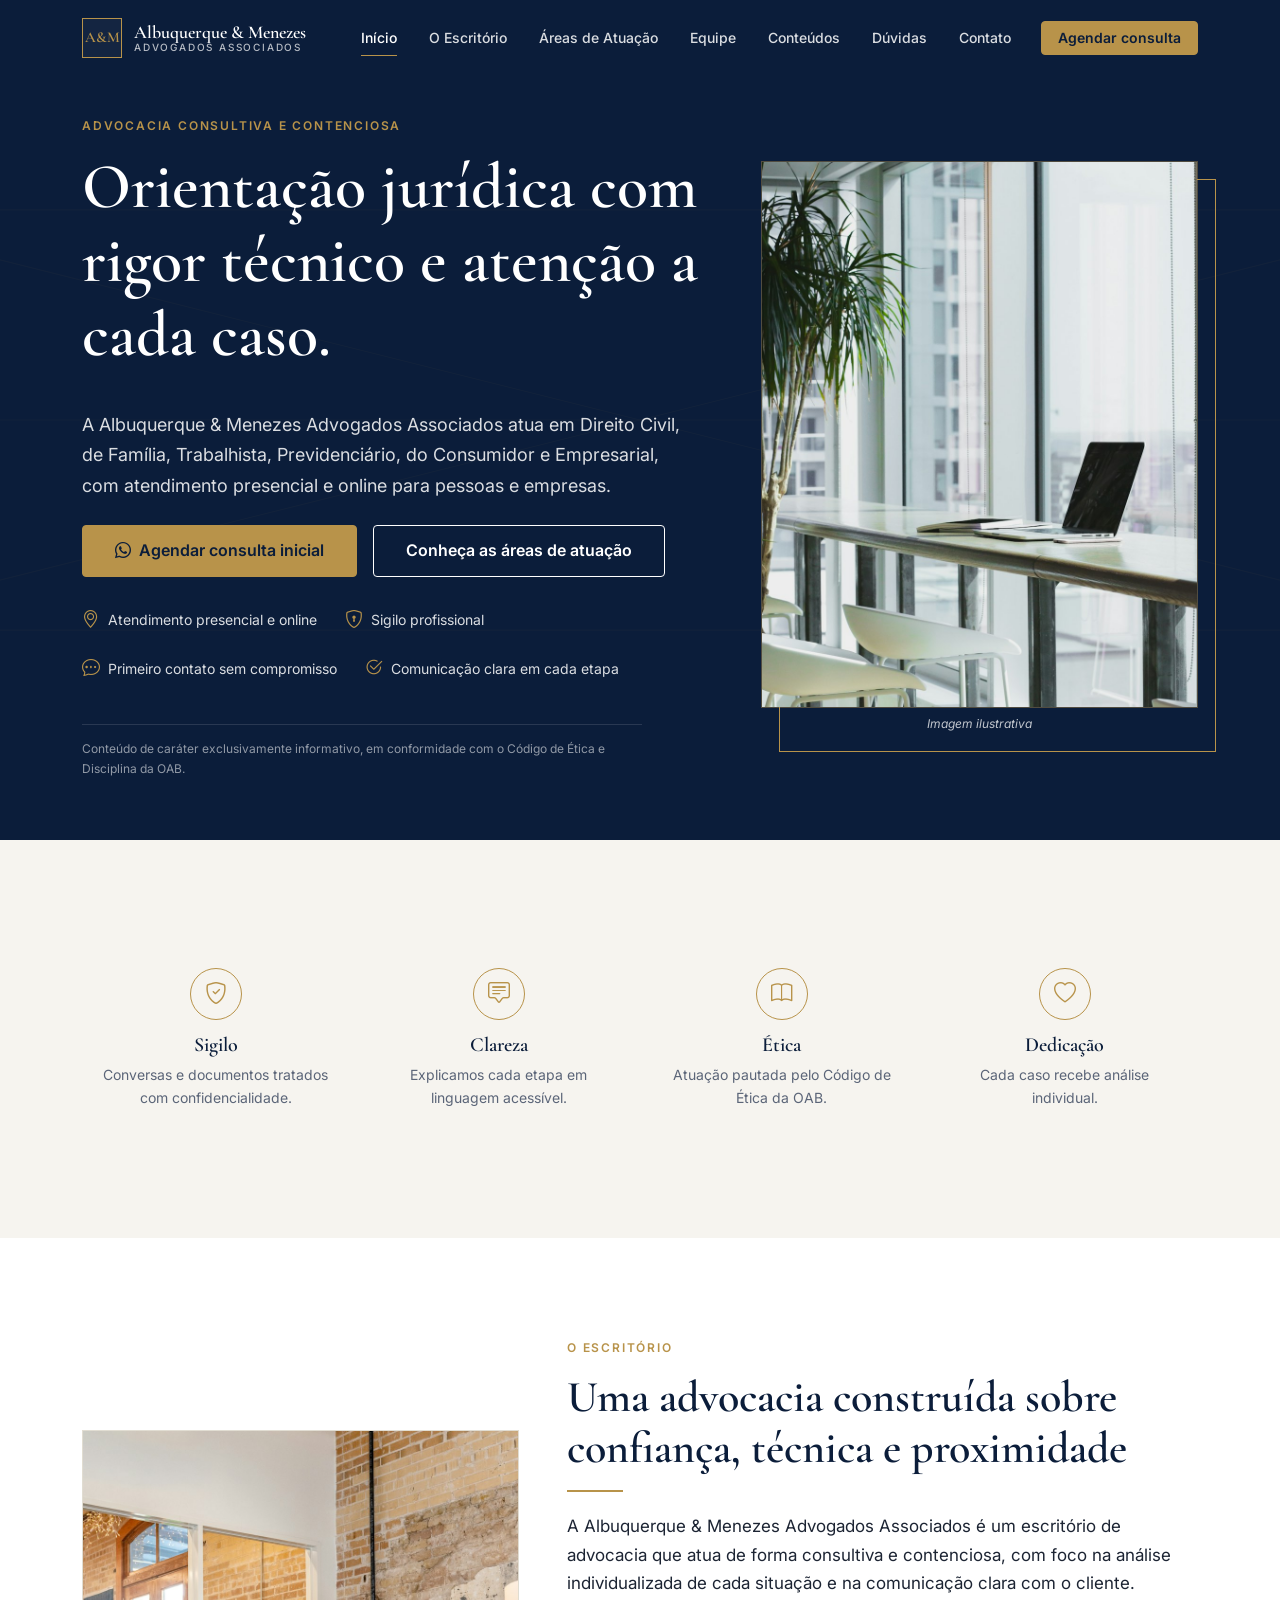
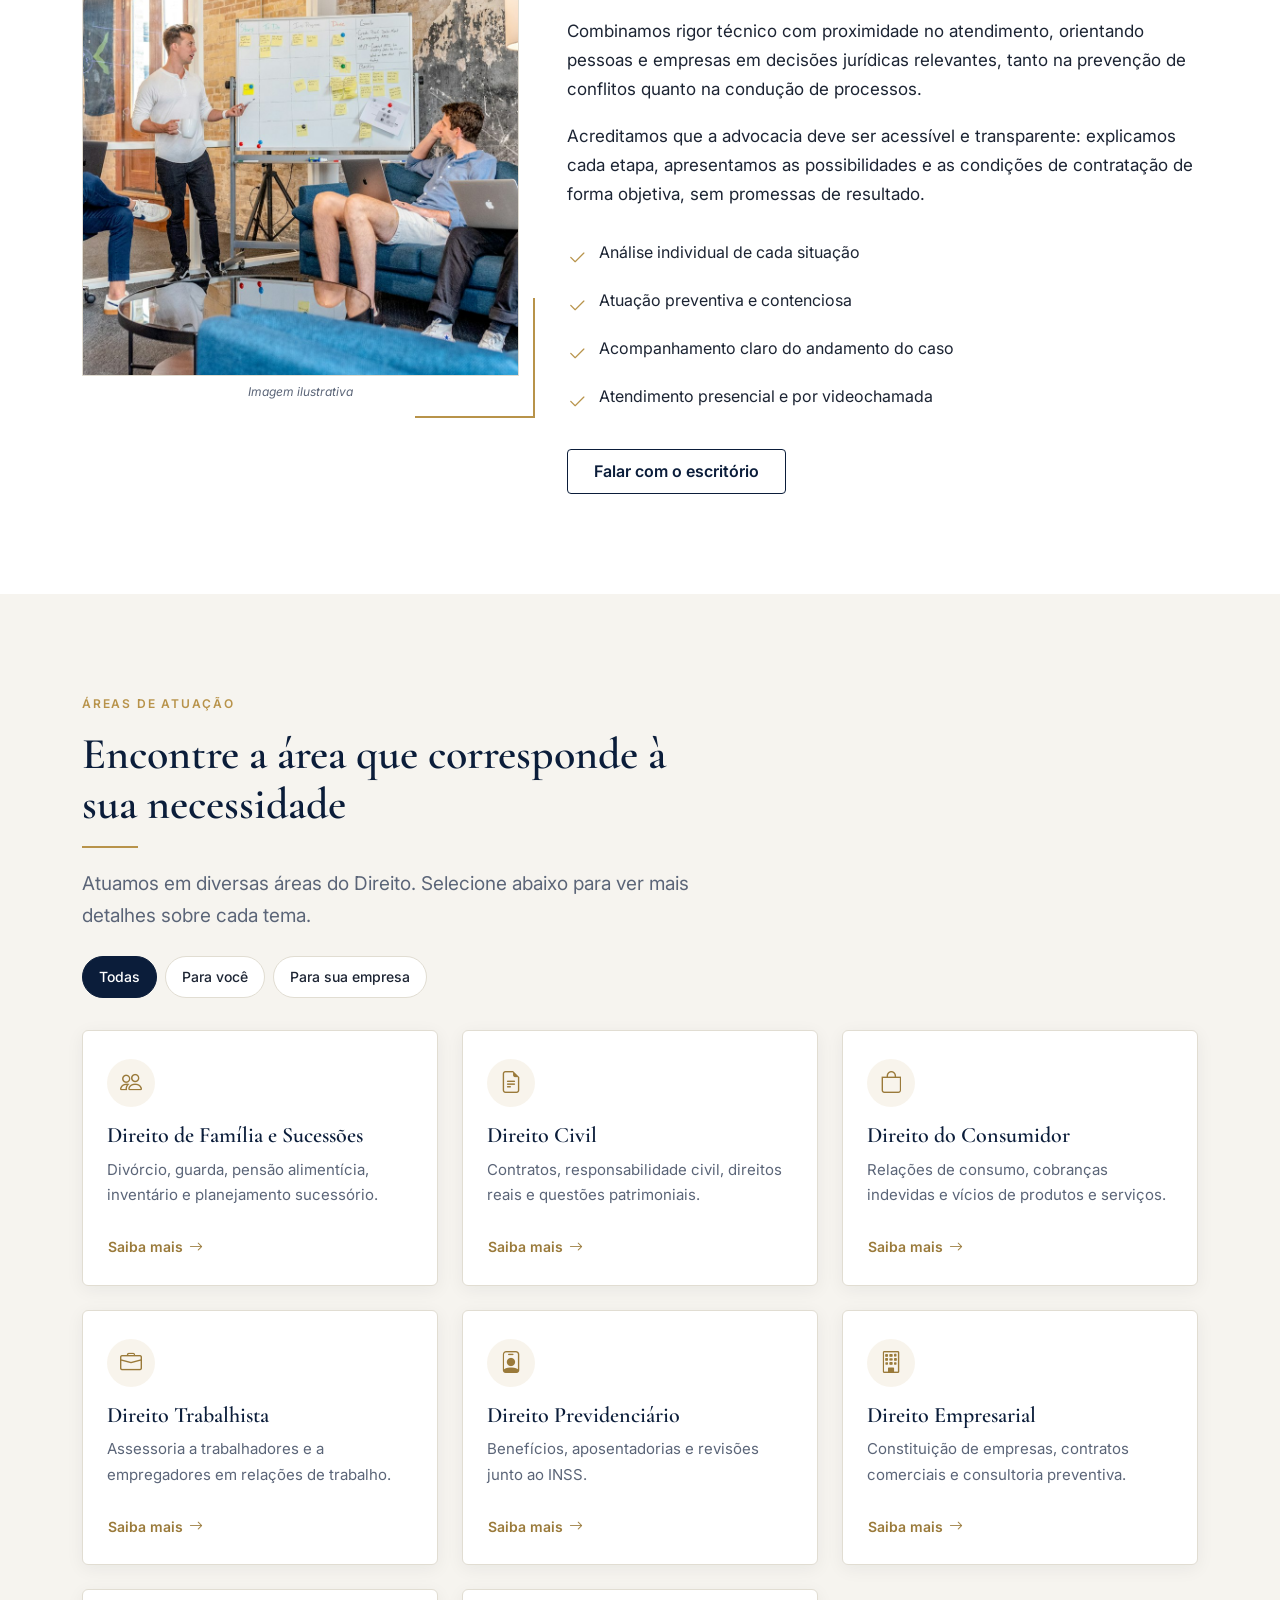
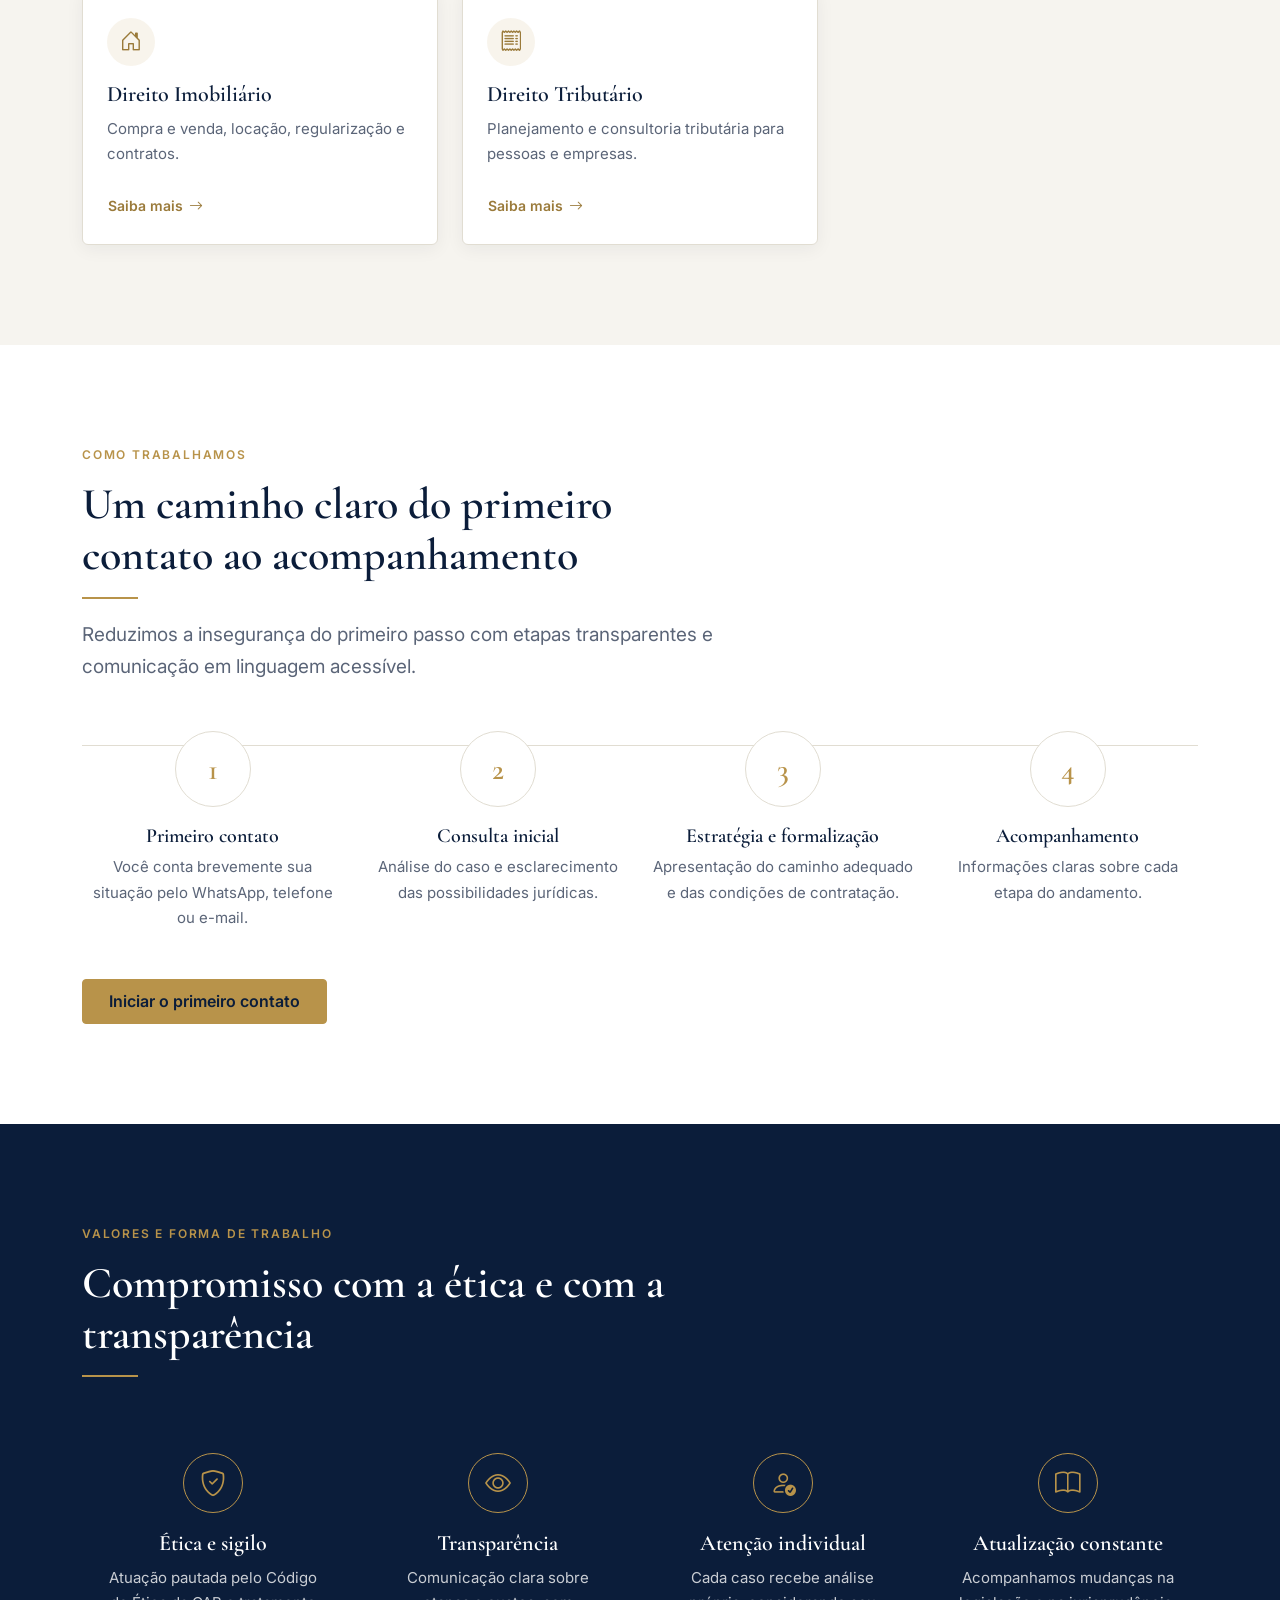
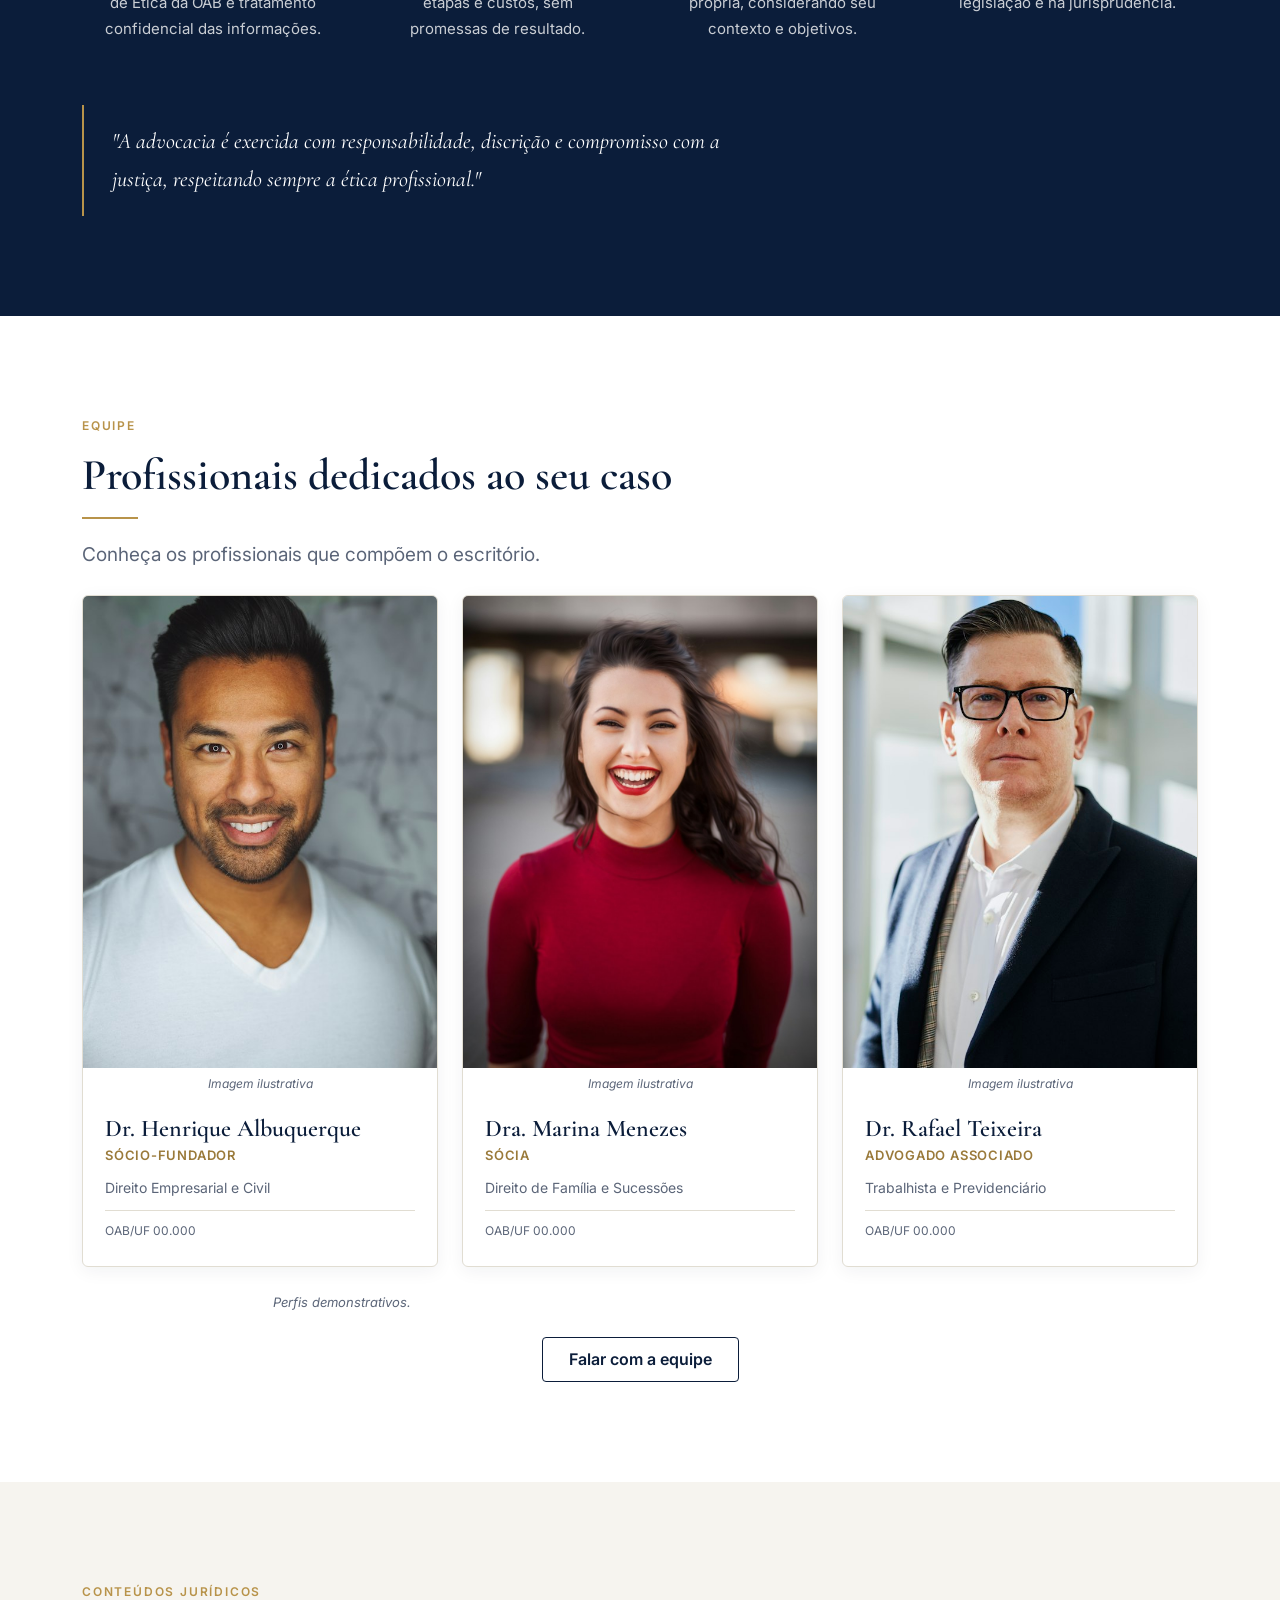
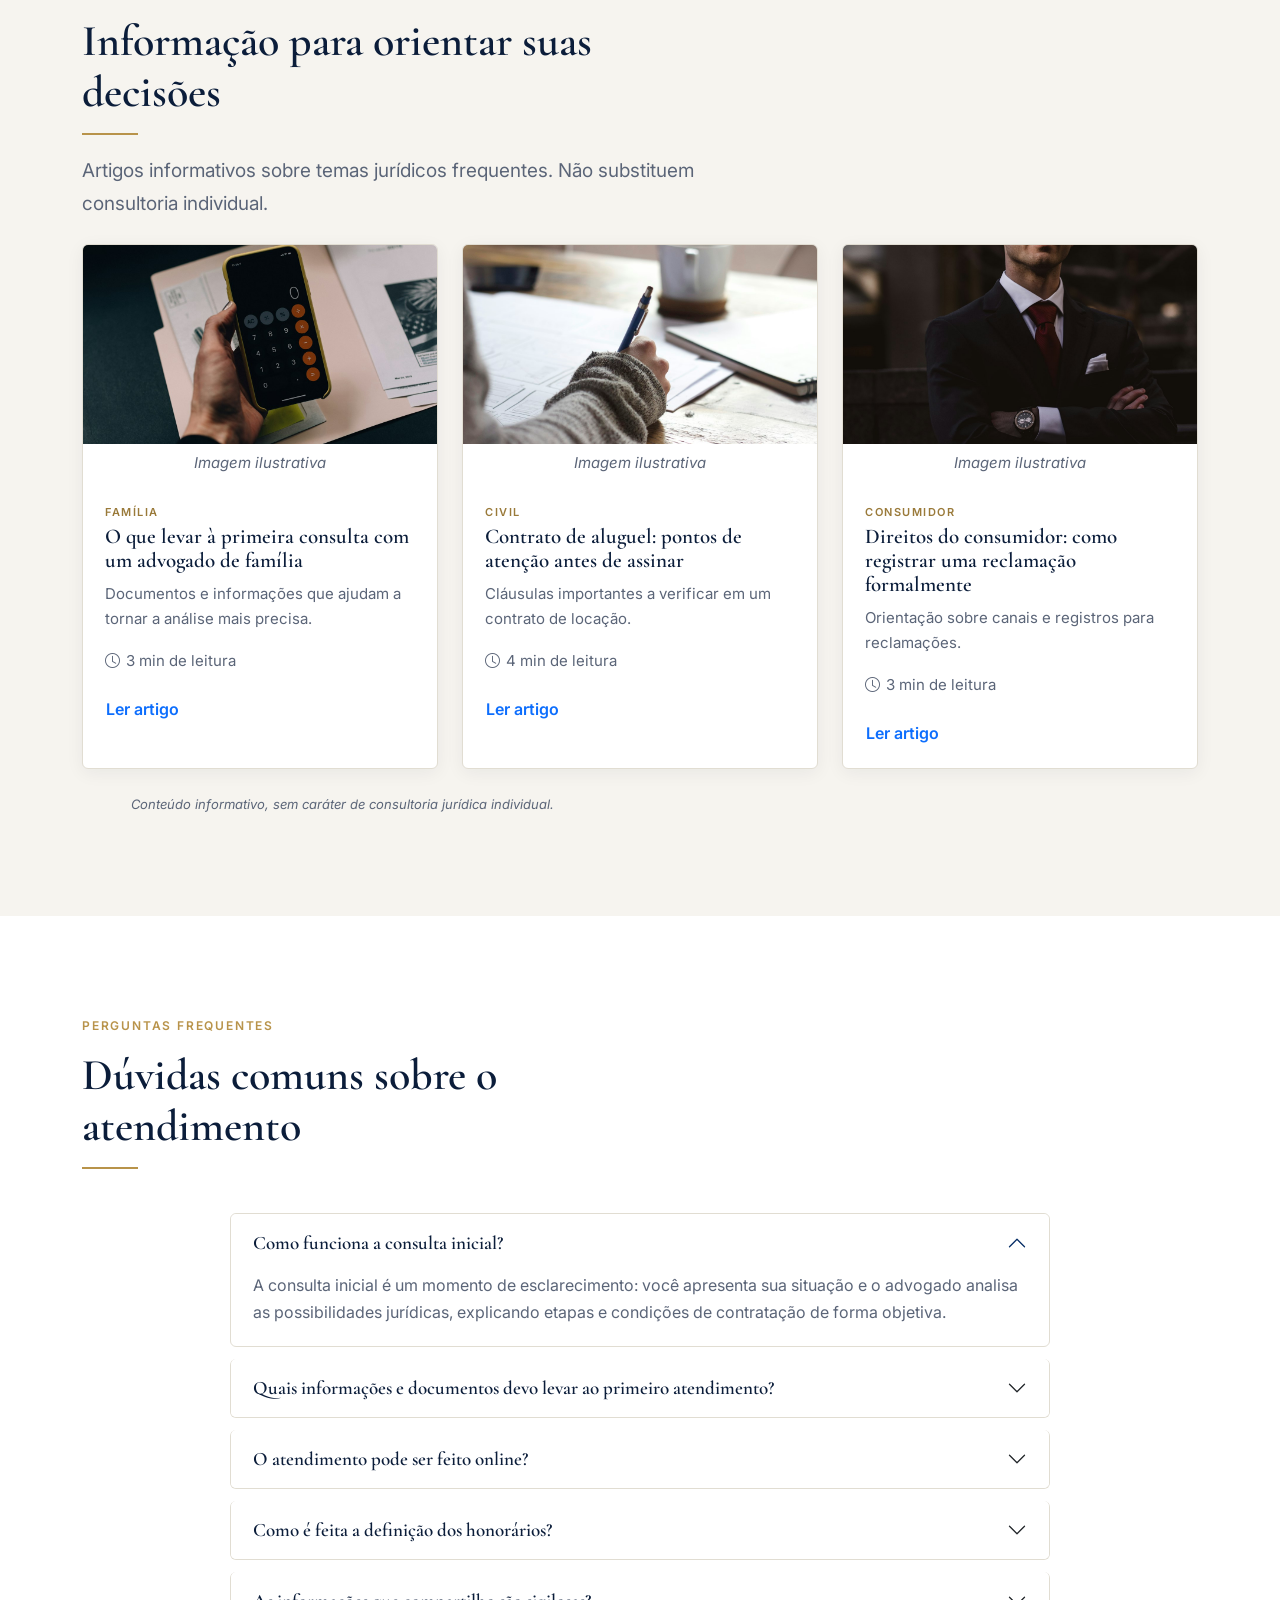
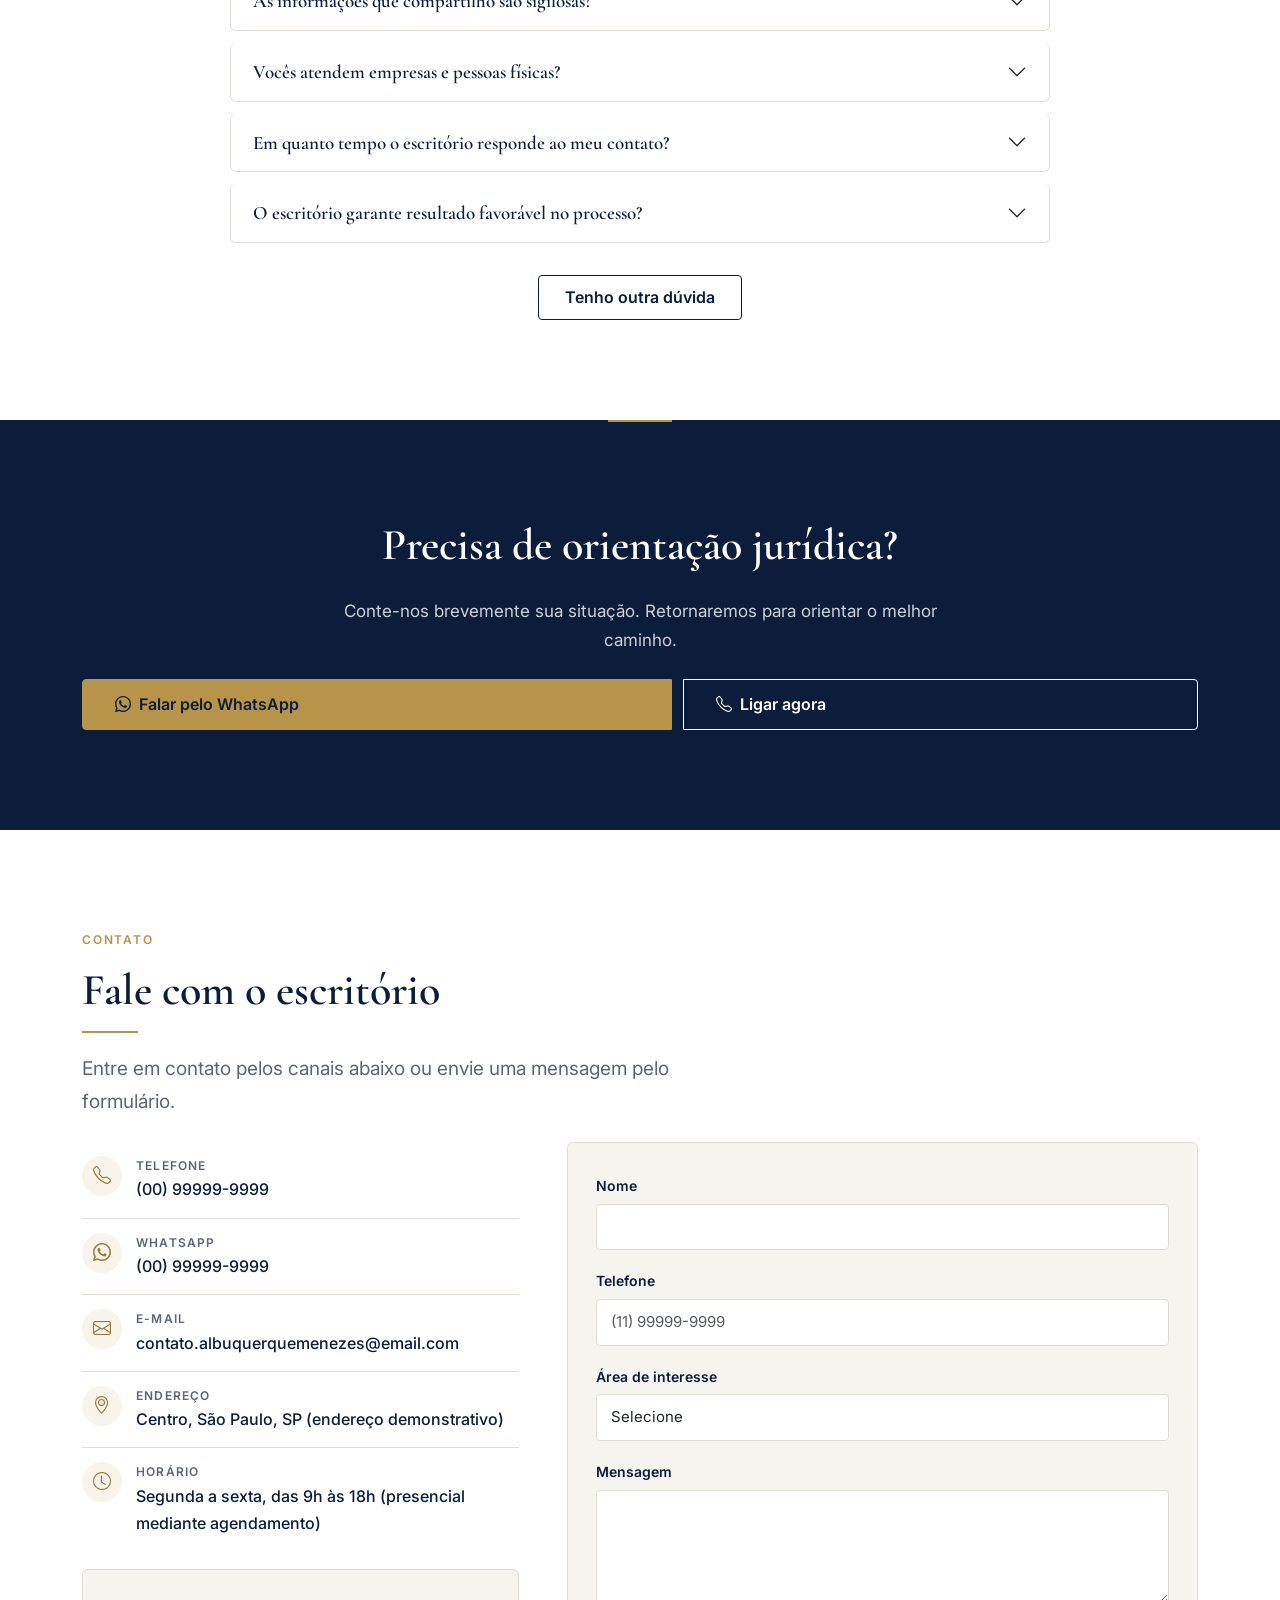
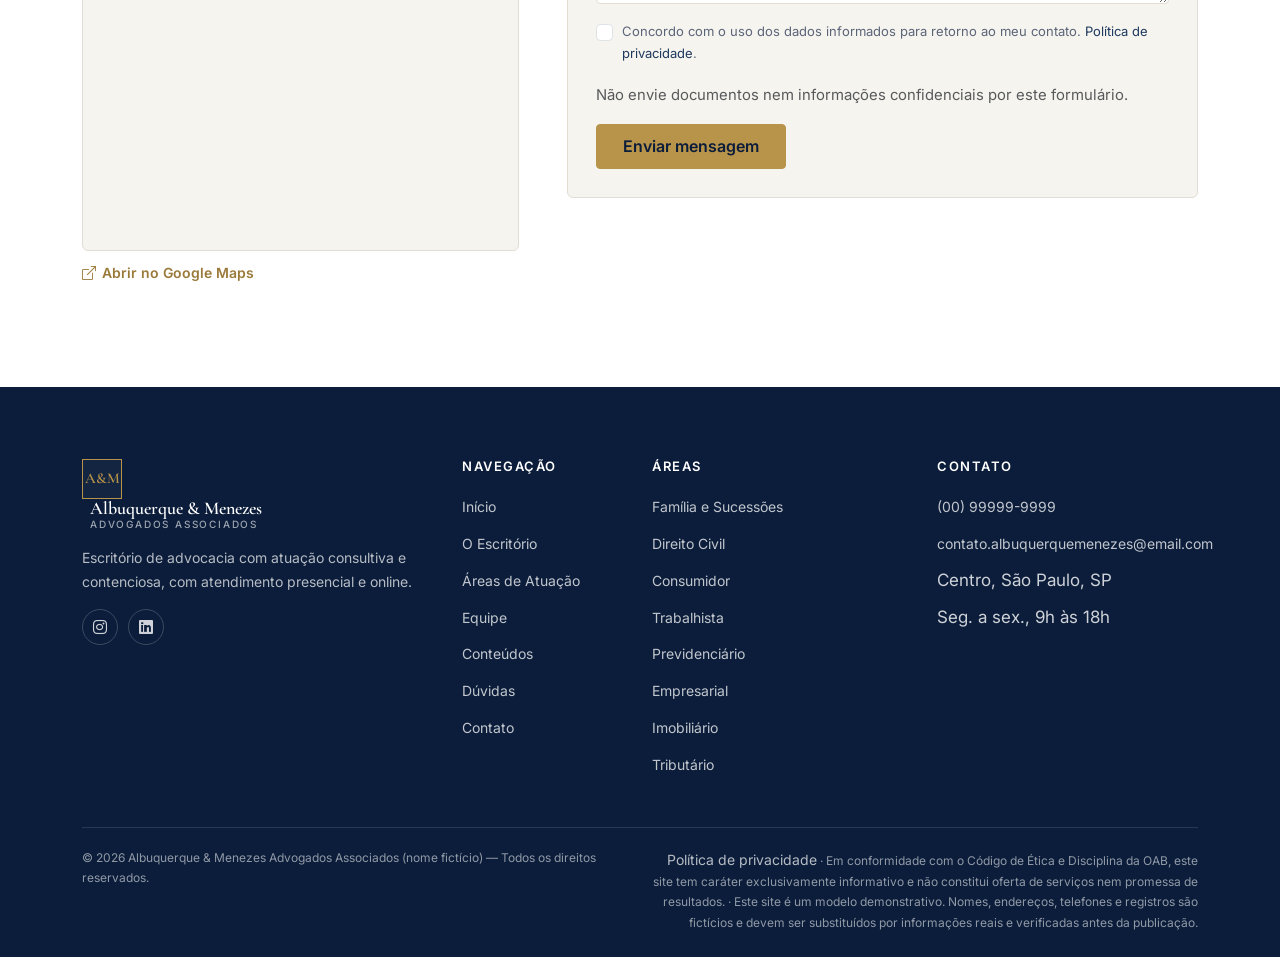
==== commit 2f6542e9: "correcao de bugs de digitacao e ajustes de comportamento" ====
--- a/index.html
+++ b/index.html
@@ -1,13 +1,13 @@
-﻿<!DOCTYPE html>
+<!DOCTYPE html>
 <html lang="pt-BR">
 <head>
   <meta charset="UTF-8">
   <meta name="viewport" content="width=device-width, initial-scale=1.0">
-  <title>Albuquerque &amp; Menezes Advogados Associados | EscritÃ³rio de Advocacia</title>
-  <meta name="description" content="EscritÃ³rio de advocacia com atuaÃ§Ã£o em Direito Civil, de FamÃ­lia, Trabalhista, PrevidenciÃ¡rio, do Consumidor e Empresarial. Atendimento presencial e online.">
+  <title>Albuquerque &amp; Menezes Advogados Associados | Escritório de Advocacia</title>
+  <meta name="description" content="Escritório de advocacia com atuação em Direito Civil, de Família, Trabalhista, Previdenciário, do Consumidor e Empresarial. Atendimento presencial e online.">
   <link rel="canonical" href="https://www.seudominio.com.br/">
   <meta property="og:title" content="Albuquerque &amp; Menezes Advogados Associados">
-  <meta property="og:description" content="Advocacia consultiva e contenciosa com rigor tÃ©cnico e atendimento humano.">
+  <meta property="og:description" content="Advocacia consultiva e contenciosa com rigor técnico e atendimento humano.">
   <meta property="og:type" content="website">
   <meta property="og:url" content="https://www.seudominio.com.br/">
   <meta property="og:image" content="https://www.seudominio.com.br/images/hero/hero-escritorio.jpg">
@@ -23,11 +23,11 @@
   <link href="css/style.css" rel="stylesheet">
 </head>
 <body>
-  <a class="skip-link" href="#conteudo">Pular para o conteÃºdo</a>
-  <header class="site-header">
-    <nav class="navbar navbar-expand-lg" aria-label="NavegaÃ§Ã£o principal">
-      <div class="container">
-        <a class="navbar-brand" href="#inicio" aria-label="Albuquerque &amp; Menezes â€” InÃ­cio">
+  <a class="skip-link" href="#conteudo">Pular para o conteúdo</a>
+  <header class="site-header" data-transparent="true">
+    <nav class="navbar navbar-expand-lg" aria-label="Navegação principal">
+      <div class="container">
+        <a class="navbar-brand" href="#inicio" aria-label="Albuquerque &amp; Menezes — Início">
           <span class="logo-mark" aria-hidden="true">A&amp;M</span>
           <span class="logo-text">
             <span class="logo-text__name">Albuquerque &amp; Menezes</span>
@@ -39,12 +39,12 @@
         </button>
         <div class="collapse navbar-collapse" id="mainNav">
           <ul class="navbar-nav ms-auto align-items-lg-center gap-lg-1">
-            <li class="nav-item"><a class="nav-link" href="#inicio">InÃ­cio</a></li>
-            <li class="nav-item"><a class="nav-link" href="#escritorio">O EscritÃ³rio</a></li>
-            <li class="nav-item"><a class="nav-link" href="#areas">Ãreas de AtuaÃ§Ã£o</a></li>
+            <li class="nav-item"><a class="nav-link" href="#inicio">Início</a></li>
+            <li class="nav-item"><a class="nav-link" href="#escritorio">O Escritório</a></li>
+            <li class="nav-item"><a class="nav-link" href="#areas">Áreas de Atuação</a></li>
             <li class="nav-item"><a class="nav-link" href="#equipe">Equipe</a></li>
-            <li class="nav-item"><a class="nav-link" href="#conteudos">ConteÃºdos</a></li>
-            <li class="nav-item"><a class="nav-link" href="#faq">DÃºvidas</a></li>
+            <li class="nav-item"><a class="nav-link" href="#conteudos">Conteúdos</a></li>
+            <li class="nav-item"><a class="nav-link" href="#faq">Dúvidas</a></li>
             <li class="nav-item"><a class="nav-link" href="#contato">Contato</a></li>
           </ul>
           <a class="btn btn-gold btn-sm ms-lg-3 header-cta" data-wa="default" href="https://wa.me/5500999999999">Agendar consulta</a>
@@ -59,25 +59,25 @@
         <div class="row align-items-center g-5 hero-grid">
           <div class="col-lg-7">
             <span class="hero-eyebrow section-eyebrow">Advocacia consultiva e contenciosa</span>
-            <h1 id="hero-title">OrientaÃ§Ã£o jurÃ­dica com rigor tÃ©cnico e atenÃ§Ã£o a cada caso.</h1>
-            <p class="hero-sub">A Albuquerque &amp; Menezes Advogados Associados atua em Direito Civil, de FamÃ­lia, Trabalhista, PrevidenciÃ¡rio, do Consumidor e Empresarial, com atendimento presencial e online para pessoas e empresas.</p>
+            <h1 id="hero-title">Orientação jurídica com rigor técnico e atenção a cada caso.</h1>
+            <p class="hero-sub">A Albuquerque &amp; Menezes Advogados Associados atua em Direito Civil, de Família, Trabalhista, Previdenciário, do Consumidor e Empresarial, com atendimento presencial e online para pessoas e empresas.</p>
             <div class="d-flex flex-wrap gap-3 mt-4">
               <a class="btn btn-gold btn-lg" data-wa="default" href="https://wa.me/5500999999999"><i class="bi bi-whatsapp" aria-hidden="true"></i> Agendar consulta inicial</a>
-              <a class="btn btn-outline-light btn-lg" href="#areas">ConheÃ§a as Ã¡reas de atuaÃ§Ã£o</a>
+              <a class="btn btn-outline-light btn-lg" href="#areas">Conheça as áreas de atuação</a>
             </div>
             <ul class="hero-trust" aria-label="Diferenciais do atendimento">
               <li><i class="bi bi-geo-alt" aria-hidden="true"></i> Atendimento presencial e online</li>
               <li><i class="bi bi-shield-lock" aria-hidden="true"></i> Sigilo profissional</li>
               <li><i class="bi bi-chat-dots" aria-hidden="true"></i> Primeiro contato sem compromisso</li>
-              <li><i class="bi bi-check2-circle" aria-hidden="true"></i> ComunicaÃ§Ã£o clara em cada etapa</li>
+              <li><i class="bi bi-check2-circle" aria-hidden="true"></i> Comunicação clara em cada etapa</li>
             </ul>
-            <p class="hero-notice">ConteÃºdo de carÃ¡ter exclusivamente informativo, em conformidade com o CÃ³digo de Ã‰tica e Disciplina da OAB.</p>
+            <p class="hero-notice">Conteúdo de caráter exclusivamente informativo, em conformidade com o Código de Ética e Disciplina da OAB.</p>
           </div>
           <div class="col-lg-5">
             <div class="hero-image-wrap reveal">
               <div class="hero-image-accent" aria-hidden="true"></div>
               <div class="hero-image-frame">
-                <img src="images/hero/hero-escritorio.jpg" alt="Mesa de reuniÃ£o em escritÃ³rio de advocacia com estantes ao fundo" width="460" height="575" fetchpriority="high">
+                <img src="images/hero/hero-escritorio.jpg" alt="Mesa de reunião em escritório de advocacia com estantes ao fundo" width="460" height="575" fetchpriority="high">
                 <p class="img-caption">Imagem ilustrativa</p>
               </div>
             </div>
@@ -87,12 +87,12 @@
     </section>
     <section class="section principles" aria-labelledby="principles-title">
       <div class="container">
-        <h2 class="visually-hidden" id="principles-title">PrincÃ­pios do escritÃ³rio</h2>
+        <h2 class="visually-hidden" id="principles-title">Princípios do escritório</h2>
         <div class="row g-3">
           <div class="col-6 col-md-3"><div class="principle reveal"><div class="principle__icon" aria-hidden="true"><i class="bi bi-shield-check"></i></div><h3>Sigilo</h3><p>Conversas e documentos tratados com confidencialidade.</p></div></div>
-          <div class="col-6 col-md-3"><div class="principle reveal reveal-delay-1"><div class="principle__icon" aria-hidden="true"><i class="bi bi-chat-square-text"></i></div><h3>Clareza</h3><p>Explicamos cada etapa em linguagem acessÃ­vel.</p></div></div>
-          <div class="col-6 col-md-3"><div class="principle reveal reveal-delay-2"><div class="principle__icon" aria-hidden="true"><i class="bi bi-book"></i></div><h3>Ã‰tica</h3><p>AtuaÃ§Ã£o pautada pelo CÃ³digo de Ã‰tica da OAB.</p></div></div>
-          <div class="col-6 col-md-3"><div class="principle reveal reveal-delay-3"><div class="principle__icon" aria-hidden="true"><i class="bi bi-heart"></i></div><h3>DedicaÃ§Ã£o</h3><p>Cada caso recebe anÃ¡lise individual.</p></div></div>
+          <div class="col-6 col-md-3"><div class="principle reveal reveal-delay-1"><div class="principle__icon" aria-hidden="true"><i class="bi bi-chat-square-text"></i></div><h3>Clareza</h3><p>Explicamos cada etapa em linguagem acessível.</p></div></div>
+          <div class="col-6 col-md-3"><div class="principle reveal reveal-delay-2"><div class="principle__icon" aria-hidden="true"><i class="bi bi-book"></i></div><h3>Ética</h3><p>Atuação pautada pelo Código de Ética da OAB.</p></div></div>
+          <div class="col-6 col-md-3"><div class="principle reveal reveal-delay-3"><div class="principle__icon" aria-hidden="true"><i class="bi bi-heart"></i></div><h3>Dedicação</h3><p>Cada caso recebe análise individual.</p></div></div>
         </div>
       </div>
     </section>
@@ -102,24 +102,24 @@
         <div class="row align-items-center g-5">
           <div class="col-lg-5 reveal">
             <div class="about-image">
-              <img src="images/about/escritorio-sobre.jpg" alt="Biblioteca jurÃ­dica em ambiente sÃ³brio de escritÃ³rio" width="460" height="575" loading="lazy">
+              <img src="images/about/escritorio-sobre.jpg" alt="Biblioteca jurídica em ambiente sóbrio de escritório" width="460" height="575" loading="lazy">
               <p class="img-caption img-caption--dark">Imagem ilustrativa</p>
               <div class="about-image__accent" aria-hidden="true"></div>
             </div>
           </div>
           <div class="col-lg-7 reveal">
-            <span class="section-eyebrow">O EscritÃ³rio</span>
-            <h2 id="about-title" class="section-title">Uma advocacia construÃ­da sobre confianÃ§a, tÃ©cnica e proximidade</h2>
-            <p>A Albuquerque &amp; Menezes Advogados Associados Ã© um escritÃ³rio de advocacia que atua de forma consultiva e contenciosa, com foco na anÃ¡lise individualizada de cada situaÃ§Ã£o e na comunicaÃ§Ã£o clara com o cliente.</p>
-            <p>Combinamos rigor tÃ©cnico com proximidade no atendimento, orientando pessoas e empresas em decisÃµes jurÃ­dicas relevantes, tanto na prevenÃ§Ã£o de conflitos quanto na conduÃ§Ã£o de processos.</p>
-            <p>Acreditamos que a advocacia deve ser acessÃ­vel e transparente: explicamos cada etapa, apresentamos as possibilidades e as condiÃ§Ãµes de contrataÃ§Ã£o de forma objetiva, sem promessas de resultado.</p>
+            <span class="section-eyebrow">O Escritório</span>
+            <h2 id="about-title" class="section-title">Uma advocacia construída sobre confiança, técnica e proximidade</h2>
+            <p>A Albuquerque &amp; Menezes Advogados Associados é um escritório de advocacia que atua de forma consultiva e contenciosa, com foco na análise individualizada de cada situação e na comunicação clara com o cliente.</p>
+            <p>Combinamos rigor técnico com proximidade no atendimento, orientando pessoas e empresas em decisões jurídicas relevantes, tanto na prevenção de conflitos quanto na condução de processos.</p>
+            <p>Acreditamos que a advocacia deve ser acessível e transparente: explicamos cada etapa, apresentamos as possibilidades e as condições de contratação de forma objetiva, sem promessas de resultado.</p>
             <ul class="check-list">
-              <li><i class="bi bi-check2" aria-hidden="true"></i> AnÃ¡lise individual de cada situaÃ§Ã£o</li>
-              <li><i class="bi bi-check2" aria-hidden="true"></i> AtuaÃ§Ã£o preventiva e contenciosa</li>
+              <li><i class="bi bi-check2" aria-hidden="true"></i> Análise individual de cada situação</li>
+              <li><i class="bi bi-check2" aria-hidden="true"></i> Atuação preventiva e contenciosa</li>
               <li><i class="bi bi-check2" aria-hidden="true"></i> Acompanhamento claro do andamento do caso</li>
               <li><i class="bi bi-check2" aria-hidden="true"></i> Atendimento presencial e por videochamada</li>
             </ul>
-            <a class="btn btn-outline" data-wa="default" href="https://wa.me/5500999999999">Falar com o escritÃ³rio</a>
+            <a class="btn btn-outline" data-wa="default" href="https://wa.me/5500999999999">Falar com o escritório</a>
           </div>
         </div>
       </div>
@@ -129,26 +129,26 @@
       <div class="container">
         <div class="row mb-4">
           <div class="col-lg-7">
-            <span class="section-eyebrow">Ãreas de AtuaÃ§Ã£o</span>
-            <h2 id="areas-title" class="section-title">Encontre a Ã¡rea que corresponde Ã  sua necessidade</h2>
-            <p class="lede">Atuamos em diversas Ã¡reas do Direito. Selecione abaixo para ver mais detalhes sobre cada tema.</p>
-          </div>
-        </div>
-        <div class="area-filters" role="tablist" aria-label="Filtrar Ã¡reas">
+            <span class="section-eyebrow">Áreas de Atuação</span>
+            <h2 id="areas-title" class="section-title">Encontre a área que corresponde à sua necessidade</h2>
+            <p class="lede">Atuamos em diversas áreas do Direito. Selecione abaixo para ver mais detalhes sobre cada tema.</p>
+          </div>
+        </div>
+        <div class="area-filters" role="tablist" aria-label="Filtrar áreas">
           <button class="filter-chip is-active" data-filter="all" type="button">Todas</button>
-          <button class="filter-chip" data-filter="pessoa" type="button">Para vocÃª</button>
+          <button class="filter-chip" data-filter="pessoa" type="button">Para você</button>
           <button class="filter-chip" data-filter="empresa" type="button">Para sua empresa</button>
         </div>
         <div class="row g-4">
-          <div class="col-md-6 col-lg-4 area-card-wrap" data-cats="pessoa"><article class="card-area"><div class="card-area__icon" aria-hidden="true"><i class="bi bi-people"></i></div><h3>Direito de FamÃ­lia e SucessÃµes</h3><p>DivÃ³rcio, guarda, pensÃ£o alimentÃ­cia, inventÃ¡rio e planejamento sucessÃ³rio.</p><button type="button" class="card-area__link btn btn-link p-0" data-bs-toggle="modal" data-bs-target="#areaModal" data-area-modal data-area="familia">Saiba mais <i class="bi bi-arrow-right" aria-hidden="true"></i></button></article></div>
-          <div class="col-md-6 col-lg-4 area-card-wrap" data-cats="pessoa,empresa"><article class="card-area"><div class="card-area__icon" aria-hidden="true"><i class="bi bi-file-earmark-text"></i></div><h3>Direito Civil</h3><p>Contratos, responsabilidade civil, direitos reais e questÃµes patrimoniais.</p><button type="button" class="card-area__link btn btn-link p-0" data-bs-toggle="modal" data-bs-target="#areaModal" data-area-modal data-area="civil">Saiba mais <i class="bi bi-arrow-right" aria-hidden="true"></i></button></article></div>
-          <div class="col-md-6 col-lg-4 area-card-wrap" data-cats="pessoa"><article class="card-area"><div class="card-area__icon" aria-hidden="true"><i class="bi bi-bag"></i></div><h3>Direito do Consumidor</h3><p>RelaÃ§Ãµes de consumo, cobranÃ§as indevidas e vÃ­cios de produtos e serviÃ§os.</p><button type="button" class="card-area__link btn btn-link p-0" data-bs-toggle="modal" data-bs-target="#areaModal" data-area-modal data-area="consumidor">Saiba mais <i class="bi bi-arrow-right" aria-hidden="true"></i></button></article></div>
-          <div class="col-md-6 col-lg-4 area-card-wrap" data-cats="pessoa,empresa"><article class="card-area"><div class="card-area__icon" aria-hidden="true"><i class="bi bi-briefcase"></i></div><h3>Direito Trabalhista</h3><p>Assessoria a trabalhadores e a empregadores em relaÃ§Ãµes de trabalho.</p><button type="button" class="card-area__link btn btn-link p-0" data-bs-toggle="modal" data-bs-target="#areaModal" data-area-modal data-area="trabalhista">Saiba mais <i class="bi bi-arrow-right" aria-hidden="true"></i></button></article></div>
-
-          <div class="col-md-6 col-lg-4 area-card-wrap" data-cats="pessoa"><article class="card-area"><div class="card-area__icon" aria-hidden="true"><i class="bi bi-person-badge"></i></div><h3>Direito PrevidenciÃ¡rio</h3><p>BenefÃ­cios, aposentadorias e revisÃµes junto ao INSS.</p><button type="button" class="card-area__link btn btn-link p-0" data-bs-toggle="modal" data-bs-target="#areaModal" data-area-modal data-area="previdenciario">Saiba mais <i class="bi bi-arrow-right" aria-hidden="true"></i></button></article></div>
-          <div class="col-md-6 col-lg-4 area-card-wrap" data-cats="empresa"><article class="card-area"><div class="card-area__icon" aria-hidden="true"><i class="bi bi-building"></i></div><h3>Direito Empresarial</h3><p>ConstituiÃ§Ã£o de empresas, contratos comerciais e consultoria preventiva.</p><button type="button" class="card-area__link btn btn-link p-0" data-bs-toggle="modal" data-bs-target="#areaModal" data-area-modal data-area="empresarial">Saiba mais <i class="bi bi-arrow-right" aria-hidden="true"></i></button></article></div>
-          <div class="col-md-6 col-lg-4 area-card-wrap" data-cats="pessoa"><article class="card-area"><div class="card-area__icon" aria-hidden="true"><i class="bi bi-house-door"></i></div><h3>Direito ImobiliÃ¡rio</h3><p>Compra e venda, locaÃ§Ã£o, regularizaÃ§Ã£o e contratos.</p><button type="button" class="card-area__link btn btn-link p-0" data-bs-toggle="modal" data-bs-target="#areaModal" data-area-modal data-area="imobiliario">Saiba mais <i class="bi bi-arrow-right" aria-hidden="true"></i></button></article></div>
-          <div class="col-md-6 col-lg-4 area-card-wrap" data-cats="pessoa,empresa"><article class="card-area"><div class="card-area__icon" aria-hidden="true"><i class="bi bi-receipt"></i></div><h3>Direito TributÃ¡rio</h3><p>Planejamento e consultoria tributÃ¡ria para pessoas e empresas.</p><button type="button" class="card-area__link btn btn-link p-0" data-bs-toggle="modal" data-bs-target="#areaModal" data-area-modal data-area="tributario">Saiba mais <i class="bi bi-arrow-right" aria-hidden="true"></i></button></article></div>
+          <div class="col-md-6 col-lg-4 area-card-wrap" data-cats="pessoa"><article class="card-area"><div class="card-area__icon" aria-hidden="true"><i class="bi bi-people"></i></div><h3>Direito de Família e Sucessões</h3><p>Divórcio, guarda, pensão alimentícia, inventário e planejamento sucessório.</p><button type="button" class="card-area__link btn btn-link p-0" data-bs-toggle="modal" data-bs-target="#areaModal" data-area-modal data-area="familia">Saiba mais <i class="bi bi-arrow-right" aria-hidden="true"></i></button></article></div>
+          <div class="col-md-6 col-lg-4 area-card-wrap" data-cats="pessoa,empresa"><article class="card-area"><div class="card-area__icon" aria-hidden="true"><i class="bi bi-file-earmark-text"></i></div><h3>Direito Civil</h3><p>Contratos, responsabilidade civil, direitos reais e questões patrimoniais.</p><button type="button" class="card-area__link btn btn-link p-0" data-bs-toggle="modal" data-bs-target="#areaModal" data-area-modal data-area="civil">Saiba mais <i class="bi bi-arrow-right" aria-hidden="true"></i></button></article></div>
+          <div class="col-md-6 col-lg-4 area-card-wrap" data-cats="pessoa"><article class="card-area"><div class="card-area__icon" aria-hidden="true"><i class="bi bi-bag"></i></div><h3>Direito do Consumidor</h3><p>Relações de consumo, cobranças indevidas e vícios de produtos e serviços.</p><button type="button" class="card-area__link btn btn-link p-0" data-bs-toggle="modal" data-bs-target="#areaModal" data-area-modal data-area="consumidor">Saiba mais <i class="bi bi-arrow-right" aria-hidden="true"></i></button></article></div>
+          <div class="col-md-6 col-lg-4 area-card-wrap" data-cats="pessoa,empresa"><article class="card-area"><div class="card-area__icon" aria-hidden="true"><i class="bi bi-briefcase"></i></div><h3>Direito Trabalhista</h3><p>Assessoria a trabalhadores e a empregadores em relações de trabalho.</p><button type="button" class="card-area__link btn btn-link p-0" data-bs-toggle="modal" data-bs-target="#areaModal" data-area-modal data-area="trabalhista">Saiba mais <i class="bi bi-arrow-right" aria-hidden="true"></i></button></article></div>
+
+          <div class="col-md-6 col-lg-4 area-card-wrap" data-cats="pessoa"><article class="card-area"><div class="card-area__icon" aria-hidden="true"><i class="bi bi-person-badge"></i></div><h3>Direito Previdenciário</h3><p>Benefícios, aposentadorias e revisões junto ao INSS.</p><button type="button" class="card-area__link btn btn-link p-0" data-bs-toggle="modal" data-bs-target="#areaModal" data-area-modal data-area="previdenciario">Saiba mais <i class="bi bi-arrow-right" aria-hidden="true"></i></button></article></div>
+          <div class="col-md-6 col-lg-4 area-card-wrap" data-cats="empresa"><article class="card-area"><div class="card-area__icon" aria-hidden="true"><i class="bi bi-building"></i></div><h3>Direito Empresarial</h3><p>Constituição de empresas, contratos comerciais e consultoria preventiva.</p><button type="button" class="card-area__link btn btn-link p-0" data-bs-toggle="modal" data-bs-target="#areaModal" data-area-modal data-area="empresarial">Saiba mais <i class="bi bi-arrow-right" aria-hidden="true"></i></button></article></div>
+          <div class="col-md-6 col-lg-4 area-card-wrap" data-cats="pessoa"><article class="card-area"><div class="card-area__icon" aria-hidden="true"><i class="bi bi-house-door"></i></div><h3>Direito Imobiliário</h3><p>Compra e venda, locação, regularização e contratos.</p><button type="button" class="card-area__link btn btn-link p-0" data-bs-toggle="modal" data-bs-target="#areaModal" data-area-modal data-area="imobiliario">Saiba mais <i class="bi bi-arrow-right" aria-hidden="true"></i></button></article></div>
+          <div class="col-md-6 col-lg-4 area-card-wrap" data-cats="pessoa,empresa"><article class="card-area"><div class="card-area__icon" aria-hidden="true"><i class="bi bi-receipt"></i></div><h3>Direito Tributário</h3><p>Planejamento e consultoria tributária para pessoas e empresas.</p><button type="button" class="card-area__link btn btn-link p-0" data-bs-toggle="modal" data-bs-target="#areaModal" data-area-modal data-area="tributario">Saiba mais <i class="bi bi-arrow-right" aria-hidden="true"></i></button></article></div>
         </div>
       </div>
     </section>
@@ -159,7 +159,7 @@
           <div class="col-lg-7">
             <span class="section-eyebrow">Como Trabalhamos</span>
             <h2 id="process-title" class="section-title">Um caminho claro do primeiro contato ao acompanhamento</h2>
-            <p class="lede">Reduzimos a inseguranÃ§a do primeiro passo com etapas transparentes e comunicaÃ§Ã£o em linguagem acessÃ­vel.</p>
+            <p class="lede">Reduzimos a insegurança do primeiro passo com etapas transparentes e comunicação em linguagem acessível.</p>
           </div>
         </div>
         <div class="timeline">
@@ -167,19 +167,19 @@
           <div class="row g-4">
             <div class="col-md-3 timeline__step">
               <div class="timeline__num">1</div>
-              <div class="timeline__body"><h3>Primeiro contato</h3><p>VocÃª conta brevemente sua situaÃ§Ã£o pelo WhatsApp, telefone ou e-mail.</p></div>
+              <div class="timeline__body"><h3>Primeiro contato</h3><p>Você conta brevemente sua situação pelo WhatsApp, telefone ou e-mail.</p></div>
             </div>
             <div class="col-md-3 timeline__step">
               <div class="timeline__num">2</div>
-              <div class="timeline__body"><h3>Consulta inicial</h3><p>AnÃ¡lise do caso e esclarecimento das possibilidades jurÃ­dicas.</p></div>
+              <div class="timeline__body"><h3>Consulta inicial</h3><p>Análise do caso e esclarecimento das possibilidades jurídicas.</p></div>
             </div>
             <div class="col-md-3 timeline__step">
               <div class="timeline__num">3</div>
-              <div class="timeline__body"><h3>EstratÃ©gia e formalizaÃ§Ã£o</h3><p>ApresentaÃ§Ã£o do caminho adequado e das condiÃ§Ãµes de contrataÃ§Ã£o.</p></div>
+              <div class="timeline__body"><h3>Estratégia e formalização</h3><p>Apresentação do caminho adequado e das condições de contratação.</p></div>
             </div>
             <div class="col-md-3 timeline__step">
               <div class="timeline__num">4</div>
-              <div class="timeline__body"><h3>Acompanhamento</h3><p>InformaÃ§Ãµes claras sobre cada etapa do andamento.</p></div>
+              <div class="timeline__body"><h3>Acompanhamento</h3><p>Informações claras sobre cada etapa do andamento.</p></div>
             </div>
           </div>
         </div>
@@ -192,16 +192,16 @@
         <div class="row mb-4">
           <div class="col-lg-7">
             <span class="section-eyebrow">Valores e Forma de Trabalho</span>
-            <h2 id="values-title" class="section-title">Compromisso com a Ã©tica e com a transparÃªncia</h2>
+            <h2 id="values-title" class="section-title">Compromisso com a ética e com a transparência</h2>
           </div>
         </div>
         <div class="row g-4">
-          <div class="col-md-6 col-lg-3"><div class="value-card reveal"><div class="value-card__icon" aria-hidden="true"><i class="bi bi-shield-check"></i></div><h3>Ã‰tica e sigilo</h3><p>AtuaÃ§Ã£o pautada pelo CÃ³digo de Ã‰tica da OAB e tratamento confidencial das informaÃ§Ãµes.</p></div></div>
-          <div class="col-md-6 col-lg-3"><div class="value-card reveal reveal-delay-1"><div class="value-card__icon" aria-hidden="true"><i class="bi bi-eye"></i></div><h3>TransparÃªncia</h3><p>ComunicaÃ§Ã£o clara sobre etapas e custos, sem promessas de resultado.</p></div></div>
-          <div class="col-md-6 col-lg-3"><div class="value-card reveal reveal-delay-2"><div class="value-card__icon" aria-hidden="true"><i class="bi bi-person-check"></i></div><h3>AtenÃ§Ã£o individual</h3><p>Cada caso recebe anÃ¡lise prÃ³pria, considerando seu contexto e objetivos.</p></div></div>
-          <div class="col-md-6 col-lg-3"><div class="value-card reveal reveal-delay-3"><div class="value-card__icon" aria-hidden="true"><i class="bi bi-book"></i></div><h3>AtualizaÃ§Ã£o constante</h3><p>Acompanhamos mudanÃ§as na legislaÃ§Ã£o e na jurisprudÃªncia.</p></div></div>
-        </div>
-        <blockquote class="quote-block">"A advocacia Ã© exercida com responsabilidade, discriÃ§Ã£o e compromisso com a justiÃ§a, respeitando sempre a Ã©tica profissional."</blockquote>
+          <div class="col-md-6 col-lg-3"><div class="value-card reveal"><div class="value-card__icon" aria-hidden="true"><i class="bi bi-shield-check"></i></div><h3>Ética e sigilo</h3><p>Atuação pautada pelo Código de Ética da OAB e tratamento confidencial das informações.</p></div></div>
+          <div class="col-md-6 col-lg-3"><div class="value-card reveal reveal-delay-1"><div class="value-card__icon" aria-hidden="true"><i class="bi bi-eye"></i></div><h3>Transparência</h3><p>Comunicação clara sobre etapas e custos, sem promessas de resultado.</p></div></div>
+          <div class="col-md-6 col-lg-3"><div class="value-card reveal reveal-delay-2"><div class="value-card__icon" aria-hidden="true"><i class="bi bi-person-check"></i></div><h3>Atenção individual</h3><p>Cada caso recebe análise própria, considerando seu contexto e objetivos.</p></div></div>
+          <div class="col-md-6 col-lg-3"><div class="value-card reveal reveal-delay-3"><div class="value-card__icon" aria-hidden="true"><i class="bi bi-book"></i></div><h3>Atualização constante</h3><p>Acompanhamos mudanças na legislação e na jurisprudência.</p></div></div>
+        </div>
+        <blockquote class="quote-block">"A advocacia é exercida com responsabilidade, discrição e compromisso com a justiça, respeitando sempre a ética profissional."</blockquote>
       </div>
     </section>
 
@@ -211,7 +211,7 @@
           <div class="col-lg-7">
             <span class="section-eyebrow">Equipe</span>
             <h2 id="team-title" class="section-title">Profissionais dedicados ao seu caso</h2>
-            <p class="lede">ConheÃ§a os profissionais que compÃµem o escritÃ³rio.</p>
+            <p class="lede">Conheça os profissionais que compõem o escritório.</p>
           </div>
         </div>
         <div class="row g-4">
@@ -220,7 +220,7 @@
               <div class="team-card__photo"><img src="images/about/equipe-01.jpg" alt="Foto demonstrativa do profissional" width="300" height="400" loading="lazy"><p class="team-card__caption">Imagem ilustrativa</p></div>
               <div class="team-card__body">
                 <h3 class="team-card__name">Dr. Henrique Albuquerque</h3>
-                <p class="team-card__role">SÃ³cio-fundador</p>
+                <p class="team-card__role">Sócio-fundador</p>
                 <p class="team-card__areas">Direito Empresarial e Civil</p>
                 <p class="team-card__oab">OAB/UF 00.000</p>
               </div>
@@ -231,8 +231,8 @@
               <div class="team-card__photo"><img src="images/about/equipe-02.jpg" alt="Foto demonstrativa do profissional" width="300" height="400" loading="lazy"><p class="team-card__caption">Imagem ilustrativa</p></div>
               <div class="team-card__body">
                 <h3 class="team-card__name">Dra. Marina Menezes</h3>
-                <p class="team-card__role">SÃ³cia</p>
-                <p class="team-card__areas">Direito de FamÃ­lia e SucessÃµes</p>
+                <p class="team-card__role">Sócia</p>
+                <p class="team-card__areas">Direito de Família e Sucessões</p>
                 <p class="team-card__oab">OAB/UF 00.000</p>
               </div>
             </article>
@@ -243,7 +243,7 @@
               <div class="team-card__body">
                 <h3 class="team-card__name">Dr. Rafael Teixeira</h3>
                 <p class="team-card__role">Advogado associado</p>
-                <p class="team-card__areas">Trabalhista e PrevidenciÃ¡rio</p>
+                <p class="team-card__areas">Trabalhista e Previdenciário</p>
                 <p class="team-card__oab">OAB/UF 00.000</p>
               </div>
             </article>
@@ -258,9 +258,9 @@
       <div class="container">
         <div class="row mb-4">
           <div class="col-lg-7">
-            <span class="section-eyebrow">ConteÃºdos JurÃ­dicos</span>
-            <h2 id="content-title" class="section-title">InformaÃ§Ã£o para orientar suas decisÃµes</h2>
-            <p class="lede">Artigos informativos sobre temas jurÃ­dicos frequentes. NÃ£o substituem consultoria individual.</p>
+            <span class="section-eyebrow">Conteúdos Jurídicos</span>
+            <h2 id="content-title" class="section-title">Informação para orientar suas decisões</h2>
+            <p class="lede">Artigos informativos sobre temas jurídicos frequentes. Não substituem consultoria individual.</p>
           </div>
         </div>
         <div class="row g-4">
@@ -268,9 +268,9 @@
             <article class="article-card">
               <div class="article-card__img"><img src="images/gallery/artigo-01.jpg" alt="Detalhes de documentos sobre mesa" width="400" height="225" loading="lazy"><p class="article-card__caption">Imagem ilustrativa</p></div>
               <div class="article-card__body">
-                <span class="article-card__cat">FamÃ­lia</span>
-                <h3>O que levar Ã  primeira consulta com um advogado de famÃ­lia</h3>
-                <p>Documentos e informaÃ§Ãµes que ajudam a tornar a anÃ¡lise mais precisa.</p>
+                <span class="article-card__cat">Família</span>
+                <h3>O que levar à primeira consulta com um advogado de família</h3>
+                <p>Documentos e informações que ajudam a tornar a análise mais precisa.</p>
                 <p class="article-card__meta"><i class="bi bi-clock" aria-hidden="true"></i> 3 min de leitura</p>
                 <button type="button" class="btn btn-link p-0 mt-2" data-bs-toggle="modal" data-bs-target="#articleModal" data-article-modal data-article="consulta">Ler artigo</button>
               </div>
@@ -281,8 +281,8 @@
               <div class="article-card__img"><img src="images/gallery/artigo-02.jpg" alt="Caneta sobre contrato" width="400" height="225" loading="lazy"><p class="article-card__caption">Imagem ilustrativa</p></div>
               <div class="article-card__body">
                 <span class="article-card__cat">Civil</span>
-                <h3>Contrato de aluguel: pontos de atenÃ§Ã£o antes de assinar</h3>
-                <p>ClÃ¡usulas importantes a verificar em um contrato de locaÃ§Ã£o.</p>
+                <h3>Contrato de aluguel: pontos de atenção antes de assinar</h3>
+                <p>Cláusulas importantes a verificar em um contrato de locação.</p>
                 <p class="article-card__meta"><i class="bi bi-clock" aria-hidden="true"></i> 4 min de leitura</p>
                 <button type="button" class="btn btn-link p-0 mt-2" data-bs-toggle="modal" data-bs-target="#articleModal" data-article-modal data-article="aluguel">Ler artigo</button>
               </div>
@@ -293,15 +293,15 @@
               <div class="article-card__img"><img src="images/gallery/artigo-03.jpg" alt="Documentos e caneta sobre mesa" width="400" height="225" loading="lazy"><p class="article-card__caption">Imagem ilustrativa</p></div>
               <div class="article-card__body">
                 <span class="article-card__cat">Consumidor</span>
-                <h3>Direitos do consumidor: como registrar uma reclamaÃ§Ã£o formalmente</h3>
-                <p>OrientaÃ§Ã£o sobre canais e registros para reclamaÃ§Ãµes.</p>
+                <h3>Direitos do consumidor: como registrar uma reclamação formalmente</h3>
+                <p>Orientação sobre canais e registros para reclamações.</p>
                 <p class="article-card__meta"><i class="bi bi-clock" aria-hidden="true"></i> 3 min de leitura</p>
                 <button type="button" class="btn btn-link p-0 mt-2" data-bs-toggle="modal" data-bs-target="#articleModal" data-article-modal data-article="consumidor">Ler artigo</button>
               </div>
             </article>
           </div>
         </div>
-        <p class="article-notice">ConteÃºdo informativo, sem carÃ¡ter de consultoria jurÃ­dica individual.</p>
+        <p class="article-notice">Conteúdo informativo, sem caráter de consultoria jurídica individual.</p>
       </div>
     </section>
 
@@ -310,29 +310,29 @@
         <div class="row mb-4">
           <div class="col-lg-7">
             <span class="section-eyebrow">Perguntas Frequentes</span>
-            <h2 id="faq-title" class="section-title">DÃºvidas comuns sobre o atendimento</h2>
+            <h2 id="faq-title" class="section-title">Dúvidas comuns sobre o atendimento</h2>
           </div>
         </div>
         <div class="faq-wrap">
           <div class="accordion" id="faqAccordion">
-            <div class="accordion-item"><h3 class="accordion-header"><button class="accordion-button" type="button" data-bs-toggle="collapse" data-bs-target="#f1" aria-expanded="true" aria-controls="f1">Como funciona a consulta inicial?</button></h3><div id="f1" class="accordion-collapse collapse show" data-bs-parent="#faqAccordion"><div class="accordion-body">A consulta inicial Ã© um momento de esclarecimento: vocÃª apresenta sua situaÃ§Ã£o e o advogado analisa as possibilidades jurÃ­dicas, explicando etapas e condiÃ§Ãµes de contrataÃ§Ã£o de forma objetiva.</div></div></div>
-            <div class="accordion-item"><h3 class="accordion-header"><button class="accordion-button collapsed" type="button" data-bs-toggle="collapse" data-bs-target="#f2" aria-expanded="false" aria-controls="f2">Quais informaÃ§Ãµes e documentos devo levar ao primeiro atendimento?</button></h3><div id="f2" class="accordion-collapse collapse" data-bs-parent="#faqAccordion"><div class="accordion-body">Documentos pessoais, certidÃµes, comprovantes, contratos, notificaÃ§Ãµes e qualquer material relacionado Ã  situaÃ§Ã£o ajudam a tornar a anÃ¡lise mais precisa. Leve tambÃ©m uma lista de dÃºvidas.</div></div></div>
-            <div class="accordion-item"><h3 class="accordion-header"><button class="accordion-button collapsed" type="button" data-bs-toggle="collapse" data-bs-target="#f3" aria-expanded="false" aria-controls="f3">O atendimento pode ser feito online?</button></h3><div id="f3" class="accordion-collapse collapse" data-bs-parent="#faqAccordion"><div class="accordion-body">Sim. O atendimento pode ser realizado presencialmente ou por videochamada, conforme a preferÃªncia e a disponibilidade do cliente.</div></div></div>
-            <div class="accordion-item"><h3 class="accordion-header"><button class="accordion-button collapsed" type="button" data-bs-toggle="collapse" data-bs-target="#f4" aria-expanded="false" aria-controls="f4">Como Ã© feita a definiÃ§Ã£o dos honorÃ¡rios?</button></h3><div id="f4" class="accordion-collapse collapse" data-bs-parent="#faqAccordion"><div class="accordion-body">Os honorÃ¡rios sÃ£o definidos conforme a natureza e a complexidade do caso, formalizados em contrato. NÃ£o exibimos valores como chamariz, pois cada situaÃ§Ã£o Ã© Ãºnica.</div></div></div>
-            <div class="accordion-item"><h3 class="accordion-header"><button class="accordion-button collapsed" type="button" data-bs-toggle="collapse" data-bs-target="#f5" aria-expanded="false" aria-controls="f5">As informaÃ§Ãµes que compartilho sÃ£o sigilosas?</button></h3><div id="f5" class="accordion-collapse collapse" data-bs-parent="#faqAccordion"><div class="accordion-body">Sim. As comunicaÃ§Ãµes e documentos sÃ£o tratados com confidencialidade, em observÃ¢ncia ao sigilo profissional.</div></div></div>
-            <div class="accordion-item"><h3 class="accordion-header"><button class="accordion-button collapsed" type="button" data-bs-toggle="collapse" data-bs-target="#f6" aria-expanded="false" aria-controls="f6">VocÃªs atendem empresas e pessoas fÃ­sicas?</button></h3><div id="f6" class="accordion-collapse collapse" data-bs-parent="#faqAccordion"><div class="accordion-body">Sim. Atendemos tanto pessoas fÃ­sicas quanto empresas, com soluÃ§Ãµes adaptadas Ã  realidade de cada cliente.</div></div></div>
-            <div class="accordion-item"><h3 class="accordion-header"><button class="accordion-button collapsed" type="button" data-bs-toggle="collapse" data-bs-target="#f7" aria-expanded="false" aria-controls="f7">Em quanto tempo o escritÃ³rio responde ao meu contato?</button></h3><div id="f7" class="accordion-collapse collapse" data-bs-parent="#faqAccordion"><div class="accordion-body">Buscamos retornar aos contatos em horÃ¡rio comercial, de segunda a sexta-feira, das 9h Ã s 18h. Em situaÃ§Ãµes urgentes, informe no primeiro contato.</div></div></div>
-            <div class="accordion-item"><h3 class="accordion-header"><button class="accordion-button collapsed" type="button" data-bs-toggle="collapse" data-bs-target="#f8" aria-expanded="false" aria-controls="f8">O escritÃ³rio garante resultado favorÃ¡vel no processo?</button></h3><div id="f8" class="accordion-collapse collapse" data-bs-parent="#faqAccordion"><div class="accordion-body">NÃ£o. Nenhum advogado pode garantir resultados. A atuaÃ§Ã£o jurÃ­dica Ã© de meio, nÃ£o de resultado: trabalhamos com tÃ©cnica, dedicaÃ§Ã£o e transparÃªncia em cada etapa.</div></div></div>
-          </div>
-          <div class="faq-cta"><a class="btn btn-outline" data-wa="faq" href="https://wa.me/5500999999999">Tenho outra dÃºvida</a></div>
+            <div class="accordion-item"><h3 class="accordion-header"><button class="accordion-button" type="button" data-bs-toggle="collapse" data-bs-target="#f1" aria-expanded="true" aria-controls="f1">Como funciona a consulta inicial?</button></h3><div id="f1" class="accordion-collapse collapse show" data-bs-parent="#faqAccordion"><div class="accordion-body">A consulta inicial é um momento de esclarecimento: você apresenta sua situação e o advogado analisa as possibilidades jurídicas, explicando etapas e condições de contratação de forma objetiva.</div></div></div>
+            <div class="accordion-item"><h3 class="accordion-header"><button class="accordion-button collapsed" type="button" data-bs-toggle="collapse" data-bs-target="#f2" aria-expanded="false" aria-controls="f2">Quais informações e documentos devo levar ao primeiro atendimento?</button></h3><div id="f2" class="accordion-collapse collapse" data-bs-parent="#faqAccordion"><div class="accordion-body">Documentos pessoais, certidões, comprovantes, contratos, notificações e qualquer material relacionado à situação ajudam a tornar a análise mais precisa. Leve também uma lista de dúvidas.</div></div></div>
+            <div class="accordion-item"><h3 class="accordion-header"><button class="accordion-button collapsed" type="button" data-bs-toggle="collapse" data-bs-target="#f3" aria-expanded="false" aria-controls="f3">O atendimento pode ser feito online?</button></h3><div id="f3" class="accordion-collapse collapse" data-bs-parent="#faqAccordion"><div class="accordion-body">Sim. O atendimento pode ser realizado presencialmente ou por videochamada, conforme a preferência e a disponibilidade do cliente.</div></div></div>
+            <div class="accordion-item"><h3 class="accordion-header"><button class="accordion-button collapsed" type="button" data-bs-toggle="collapse" data-bs-target="#f4" aria-expanded="false" aria-controls="f4">Como é feita a definição dos honorários?</button></h3><div id="f4" class="accordion-collapse collapse" data-bs-parent="#faqAccordion"><div class="accordion-body">Os honorários são definidos conforme a natureza e a complexidade do caso, formalizados em contrato. Não exibimos valores como chamariz, pois cada situação é única.</div></div></div>
+            <div class="accordion-item"><h3 class="accordion-header"><button class="accordion-button collapsed" type="button" data-bs-toggle="collapse" data-bs-target="#f5" aria-expanded="false" aria-controls="f5">As informações que compartilho são sigilosas?</button></h3><div id="f5" class="accordion-collapse collapse" data-bs-parent="#faqAccordion"><div class="accordion-body">Sim. As comunicações e documentos são tratados com confidencialidade, em observância ao sigilo profissional.</div></div></div>
+            <div class="accordion-item"><h3 class="accordion-header"><button class="accordion-button collapsed" type="button" data-bs-toggle="collapse" data-bs-target="#f6" aria-expanded="false" aria-controls="f6">Vocês atendem empresas e pessoas físicas?</button></h3><div id="f6" class="accordion-collapse collapse" data-bs-parent="#faqAccordion"><div class="accordion-body">Sim. Atendemos tanto pessoas físicas quanto empresas, com soluções adaptadas à realidade de cada cliente.</div></div></div>
+            <div class="accordion-item"><h3 class="accordion-header"><button class="accordion-button collapsed" type="button" data-bs-toggle="collapse" data-bs-target="#f7" aria-expanded="false" aria-controls="f7">Em quanto tempo o escritório responde ao meu contato?</button></h3><div id="f7" class="accordion-collapse collapse" data-bs-parent="#faqAccordion"><div class="accordion-body">Buscamos retornar aos contatos em horário comercial, de segunda a sexta-feira, das 9h às 18h. Em situações urgentes, informe no primeiro contato.</div></div></div>
+            <div class="accordion-item"><h3 class="accordion-header"><button class="accordion-button collapsed" type="button" data-bs-toggle="collapse" data-bs-target="#f8" aria-expanded="false" aria-controls="f8">O escritório garante resultado favorável no processo?</button></h3><div id="f8" class="accordion-collapse collapse" data-bs-parent="#faqAccordion"><div class="accordion-body">Não. Nenhum advogado pode garantir resultados. A atuação jurídica é de meio, não de resultado: trabalhamos com técnica, dedicação e transparência em cada etapa.</div></div></div>
+          </div>
+          <div class="faq-cta"><a class="btn btn-outline" data-wa="faq" href="https://wa.me/5500999999999">Tenho outra dúvida</a></div>
         </div>
       </div>
     </section>
 
     <section class="section cta-final" aria-labelledby="cta-title">
       <div class="container text-center">
-        <h2 id="cta-title">Precisa de orientaÃ§Ã£o jurÃ­dica?</h2>
-        <p class="mt-3">Conte-nos brevemente sua situaÃ§Ã£o. Retornaremos para orientar o melhor caminho.</p>
+        <h2 id="cta-title">Precisa de orientação jurídica?</h2>
+        <p class="mt-3">Conte-nos brevemente sua situação. Retornaremos para orientar o melhor caminho.</p>
         <div class="btn-group mt-4">
           <a class="btn btn-gold btn-lg" data-wa="ctaFinal" href="https://wa.me/5500999999999"><i class="bi bi-whatsapp" aria-hidden="true"></i> Falar pelo WhatsApp</a>
           <a class="btn btn-outline-light btn-lg" href="tel:+5500999999999"><i class="bi bi-telephone" aria-hidden="true"></i> Ligar agora</a>
@@ -345,8 +345,8 @@
         <div class="row mb-4">
           <div class="col-lg-7">
             <span class="section-eyebrow">Contato</span>
-            <h2 id="contact-title" class="section-title">Fale com o escritÃ³rio</h2>
-            <p class="lede">Entre em contato pelos canais abaixo ou envie uma mensagem pelo formulÃ¡rio.</p>
+            <h2 id="contact-title" class="section-title">Fale com o escritório</h2>
+            <p class="lede">Entre em contato pelos canais abaixo ou envie uma mensagem pelo formulário.</p>
           </div>
         </div>
         <div class="row g-5">
@@ -366,18 +366,18 @@
               </div>
               <div class="contact-item">
                 <div class="contact-item__icon" aria-hidden="true"><i class="bi bi-geo-alt"></i></div>
-                <div><div class="contact-item__label">EndereÃ§o</div><div class="contact-item__value">SÃ£o Paulo, SP, Centro, Cidade/UF (endereÃ§o demonstrativo)</div></div>
+                <div><div class="contact-item__label">Endereço</div><div class="contact-item__value">Centro, São Paulo, SP (endereço demonstrativo)</div></div>
               </div>
               <div class="contact-item">
                 <div class="contact-item__icon" aria-hidden="true"><i class="bi bi-clock"></i></div>
-                <div><div class="contact-item__label">HorÃ¡rio</div><div class="contact-item__value">Segunda a sexta, das 9h Ã s 18h (presencial mediante agendamento)</div></div>
+                <div><div class="contact-item__label">Horário</div><div class="contact-item__value">Segunda a sexta, das 9h às 18h (presencial mediante agendamento)</div></div>
               </div>
             </div>
             <div class="map-wrap">
-              <iframe src="https://www.google.com/maps/embed?pb=!1m18!1m12!1m3!1d3657.0!2d-46.6!3d-23.5!2m3!1f0!2f0!3f0!3m2!1i1024!2i768!4f13.1!3m3!1m2!1s0x0%3A0x0!2zMjPCsDMwJzAwLjAiUyA0NsKwMzYnMDAuMCJX!5e0!3m2!1spt-BR!2sbr!4v1" loading="lazy" title="Mapa com localizaÃ§Ã£o demonstrativa do escritÃ³rio" referrerpolicy="no-referrer-when-downgrade"></iframe>
+              <iframe src="https://www.google.com/maps/embed?pb=!1m18!1m12!1m3!1d3657.0!2d-46.6!3d-23.5!2m3!1f0!2f0!3f0!3m2!1i1024!2i768!4f13.1!3m3!1m2!1s0x0%3A0x0!2zMjPCsDMwJzAwLjAiUyA0NsKwMzYnMDAuMCJX!5e0!3m2!1spt-BR!2sbr!4v1" loading="lazy" title="Mapa com localização demonstrativa do escritório" referrerpolicy="no-referrer-when-downgrade"></iframe>
             </div>
             <a class="map-link" href="https://maps.google.com" target="_blank" rel="noopener noreferrer"><i class="bi bi-box-arrow-up-right" aria-hidden="true"></i> Abrir no Google Maps</a>
-            <!-- Substitua o iframe acima pela localizaÃ§Ã£o real do escritÃ³rio. -->
+            <!-- Substitua o iframe acima pela localização real do escritório. -->
           </div>
           <div class="col-lg-7">
             <form id="contactForm" class="contact-form" novalidate>
@@ -388,23 +388,23 @@
               </div>
               <div class="mb-3">
                 <label for="cPhone" class="form-label">Telefone</label>
-                <input type="tel" class="form-control" id="cPhone" required>
+                <input type="tel" class="form-control" id="cPhone" required inputmode="numeric" maxlength="15" placeholder="(11) 99999-9999" autocomplete="tel">
                 <div class="invalid-feedback">Informe seu telefone.</div>
               </div>
               <div class="mb-3">
-                <label for="cArea" class="form-label">Ãrea de interesse</label>
+                <label for="cArea" class="form-label">Área de interesse</label>
                 <select class="form-select" id="cArea" required>
                   <option value="">Selecione</option>
-                  <option>Direito de FamÃ­lia e SucessÃµes</option>
+                  <option>Direito de Família e Sucessões</option>
                   <option>Direito Civil</option>
                   <option>Direito do Consumidor</option>
                   <option>Direito Trabalhista</option>
-                  <option>Direito PrevidenciÃ¡rio</option>
+                  <option>Direito Previdenciário</option>
                   <option>Direito Empresarial</option>
-                  <option>Direito ImobiliÃ¡rio</option>
-                  <option>Direito TributÃ¡rio</option>
+                  <option>Direito Imobiliário</option>
+                  <option>Direito Tributário</option>
                 </select>
-                <div class="invalid-feedback">Selecione uma Ã¡rea.</div>
+                <div class="invalid-feedback">Selecione uma área.</div>
               </div>
               <div class="mb-3">
                 <label for="cMessage" class="form-label">Mensagem</label>
@@ -413,10 +413,10 @@
               </div>
               <div class="mb-3 form-check">
                 <input type="checkbox" class="form-check-input" id="cConsent" required>
-                <label class="form-check-label" for="cConsent">Concordo com o uso dos dados informados para retorno ao meu contato. <a href="politica-de-privacidade.html" target="_blank" rel="noopener">PolÃ­tica de privacidade</a>.</label>
-                <div class="invalid-feedback">Ã‰ necessÃ¡rio concordar para enviar.</div>
-              </div>
-              <p class="small text-muted mb-3">NÃ£o envie documentos nem informaÃ§Ãµes confidenciais por este formulÃ¡rio.</p>
+                <label class="form-check-label" for="cConsent">Concordo com o uso dos dados informados para retorno ao meu contato. <a href="politica-de-privacidade.html" target="_blank" rel="noopener">Política de privacidade</a>.</label>
+                <div class="invalid-feedback">É necessário concordar para enviar.</div>
+              </div>
+              <p class="small text-muted mb-3">Não envie documentos nem informações confidenciais por este formulário.</p>
               <div id="formFeedback" class="alert alert-danger d-none" role="alert" aria-live="polite"></div>
               <button type="submit" class="btn btn-gold">Enviar mensagem</button>
             </form>
@@ -438,35 +438,35 @@
               <span class="logo-text__sub">Advogados Associados</span>
             </span>
           </div>
-          <p>EscritÃ³rio de advocacia com atuaÃ§Ã£o consultiva e contenciosa, com atendimento presencial e online.</p>
+          <p>Escritório de advocacia com atuação consultiva e contenciosa, com atendimento presencial e online.</p>
           <div class="social-links">
             <a href="https://www.instagram.com/" aria-label="Instagram" rel="noopener noreferrer"><i class="bi bi-instagram" aria-hidden="true"></i></a>
             <a href="https://www.linkedin.com/" aria-label="LinkedIn" rel="noopener noreferrer"><i class="bi bi-linkedin" aria-hidden="true"></i></a>
           </div>
         </div>
         <div class="col-md-2 footer-col">
-          <h4>NavegaÃ§Ã£o</h4>
+          <h4>Navegação</h4>
           <ul>
-            <li><a href="#inicio">InÃ­cio</a></li>
-            <li><a href="#escritorio">O EscritÃ³rio</a></li>
-            <li><a href="#areas">Ãreas de AtuaÃ§Ã£o</a></li>
+            <li><a href="#inicio">Início</a></li>
+            <li><a href="#escritorio">O Escritório</a></li>
+            <li><a href="#areas">Áreas de Atuação</a></li>
             <li><a href="#equipe">Equipe</a></li>
-            <li><a href="#conteudos">ConteÃºdos</a></li>
-            <li><a href="#faq">DÃºvidas</a></li>
+            <li><a href="#conteudos">Conteúdos</a></li>
+            <li><a href="#faq">Dúvidas</a></li>
             <li><a href="#contato">Contato</a></li>
           </ul>
         </div>
         <div class="col-md-3 footer-col">
-          <h4>Ãreas</h4>
+          <h4>Áreas</h4>
           <ul>
-            <li><a href="#areas">FamÃ­lia e SucessÃµes</a></li>
+            <li><a href="#areas">Família e Sucessões</a></li>
             <li><a href="#areas">Direito Civil</a></li>
             <li><a href="#areas">Consumidor</a></li>
             <li><a href="#areas">Trabalhista</a></li>
-            <li><a href="#areas">PrevidenciÃ¡rio</a></li>
+            <li><a href="#areas">Previdenciário</a></li>
             <li><a href="#areas">Empresarial</a></li>
-            <li><a href="#areas">ImobiliÃ¡rio</a></li>
-            <li><a href="#areas">TributÃ¡rio</a></li>
+            <li><a href="#areas">Imobiliário</a></li>
+            <li><a href="#areas">Tributário</a></li>
           </ul>
         </div>
         <div class="col-md-3 footer-col">
@@ -474,39 +474,38 @@
           <ul>
             <li><a href="tel:+5500999999999">(00) 99999-9999</a></li>
             <li><a href="mailto:contato.albuquerquemenezes@email.com">contato.albuquerquemenezes@email.com</a></li>
-            <li>SÃ£o Paulo, SP</li>
-            <li>Centro, Cidade/UF</li>
-            <li>Seg. a sex., 9h Ã s 18h</li>
+            <li>Centro, São Paulo, SP</li>
+            <li>Seg. a sex., 9h às 18h</li>
           </ul>
         </div>
       </div>
       <div class="footer-bottom">
         <div class="row">
-          <div class="col-md-6">Â© <span id="year"></span> Albuquerque &amp; Menezes Advogados Associados (nome fictÃ­cio) â€” Todos os direitos reservados.</div>
+          <div class="col-md-6">© <span id="year"></span> Albuquerque &amp; Menezes Advogados Associados (nome fictício) — Todos os direitos reservados.</div>
           <div class="col-md-6 text-md-end mt-2 mt-md-0">
-            <a href="politica-de-privacidade.html">PolÃ­tica de privacidade</a> Â·
-            Em conformidade com o CÃ³digo de Ã‰tica e Disciplina da OAB, este site tem carÃ¡ter exclusivamente informativo e nÃ£o constitui oferta de serviÃ§os nem promessa de resultados. Â·
-            Este site Ã© um modelo demonstrativo. Nomes, endereÃ§os, telefones e registros sÃ£o fictÃ­cios e devem ser substituÃ­dos por informaÃ§Ãµes reais e verificadas antes da publicaÃ§Ã£o.
+            <a href="politica-de-privacidade.html">Política de privacidade</a> ·
+            Em conformidade com o Código de Ética e Disciplina da OAB, este site tem caráter exclusivamente informativo e não constitui oferta de serviços nem promessa de resultados. ·
+            Este site é um modelo demonstrativo. Nomes, endereços, telefones e registros são fictícios e devem ser substituídos por informações reais e verificadas antes da publicação.
           </div>
         </div>
       </div>
     </div>
   </footer>
 
-  <a class="fab-whatsapp" href="https://wa.me/5500999999999?text=OlÃ¡! Gostaria de agendar uma consulta." data-wa="default" aria-label="Falar pelo WhatsApp"><i class="bi bi-whatsapp" aria-hidden="true"></i></a>
+  <a class="fab-whatsapp" href="https://wa.me/5500999999999?text=Olá! Gostaria de agendar uma consulta." data-wa="default" aria-label="Falar pelo WhatsApp"><i class="bi bi-whatsapp" aria-hidden="true"></i></a>
   <button class="back-to-top" type="button" aria-label="Voltar ao topo"><i class="bi bi-arrow-up" aria-hidden="true"></i></button>
 
-  <!-- Modal Ãrea -->
+  <!-- Modal Área -->
   <div class="modal fade" id="areaModal" tabindex="-1" aria-labelledby="areaModalTitle" aria-hidden="true">
     <div class="modal-dialog modal-dialog-centered">
       <div class="modal-content">
         <div class="modal-header">
-          <h2 class="modal-title h5" id="areaModalTitle">Ãrea</h2>
+          <h2 class="modal-title h5" id="areaModalTitle">Área</h2>
           <button type="button" class="btn-close" data-bs-dismiss="modal" aria-label="Fechar"></button>
         </div>
         <div class="modal-body"></div>
         <div class="modal-footer">
-          <a class="btn btn-gold modal-whatsapp" href="https://wa.me/5500999999999?text=OlÃ¡! Gostaria de agendar uma consulta." data-wa="default"><i class="bi bi-whatsapp" aria-hidden="true"></i> Conversar sobre este tema</a>
+          <a class="btn btn-gold modal-whatsapp" href="https://wa.me/5500999999999?text=Olá! Gostaria de agendar uma consulta." data-wa="default"><i class="bi bi-whatsapp" aria-hidden="true"></i> Conversar sobre este tema</a>
         </div>
       </div>
     </div>
--- a/css/style.css
+++ b/css/style.css
@@ -189,7 +189,8 @@
   transition: background-color 0.3s ease, box-shadow 0.3s ease, height 0.3s ease;
   background: transparent;
 }
-.site-header.is-scrolled {
+.site-header.is-scrolled,
+.site-header:not([data-transparent="true"]) {
   background-color: var(--color-primary);
   box-shadow: 0 4px 18px rgba(11,29,58,0.18);
   height: var(--header-h-scrolled);
